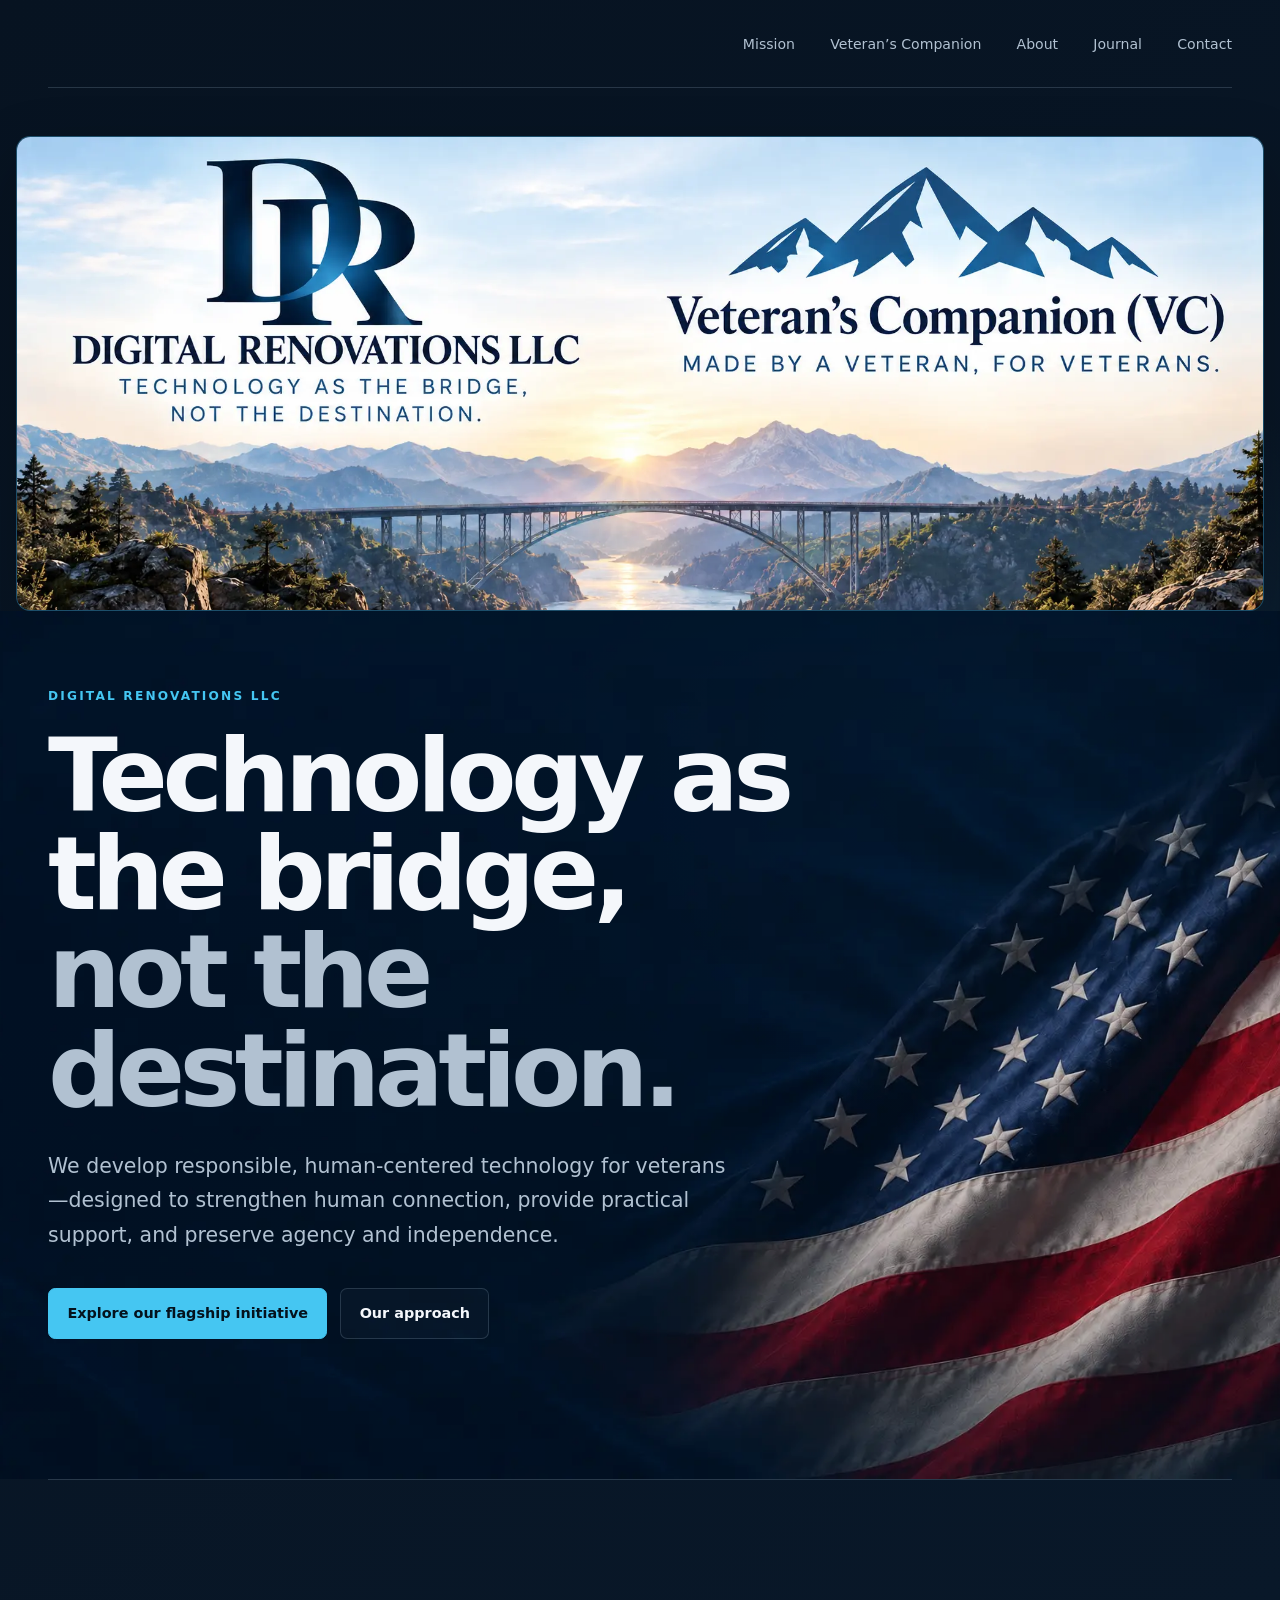
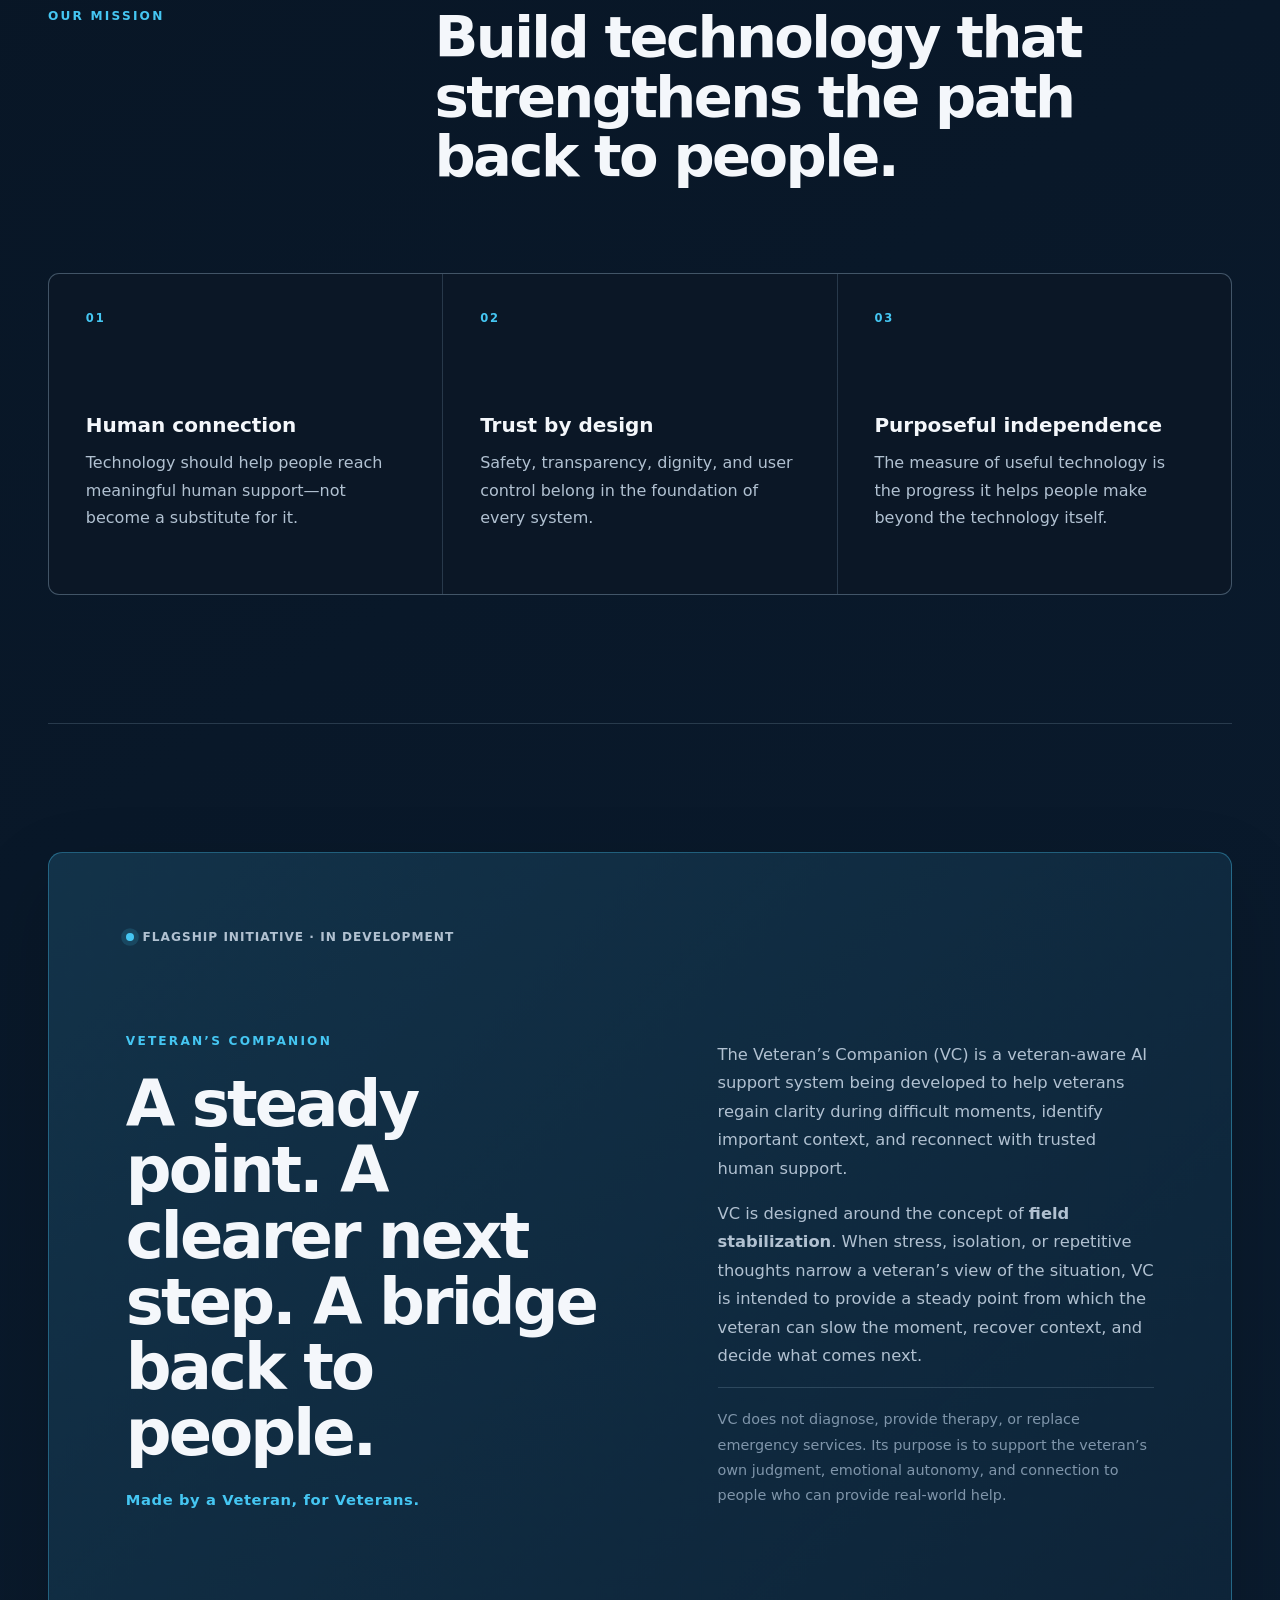
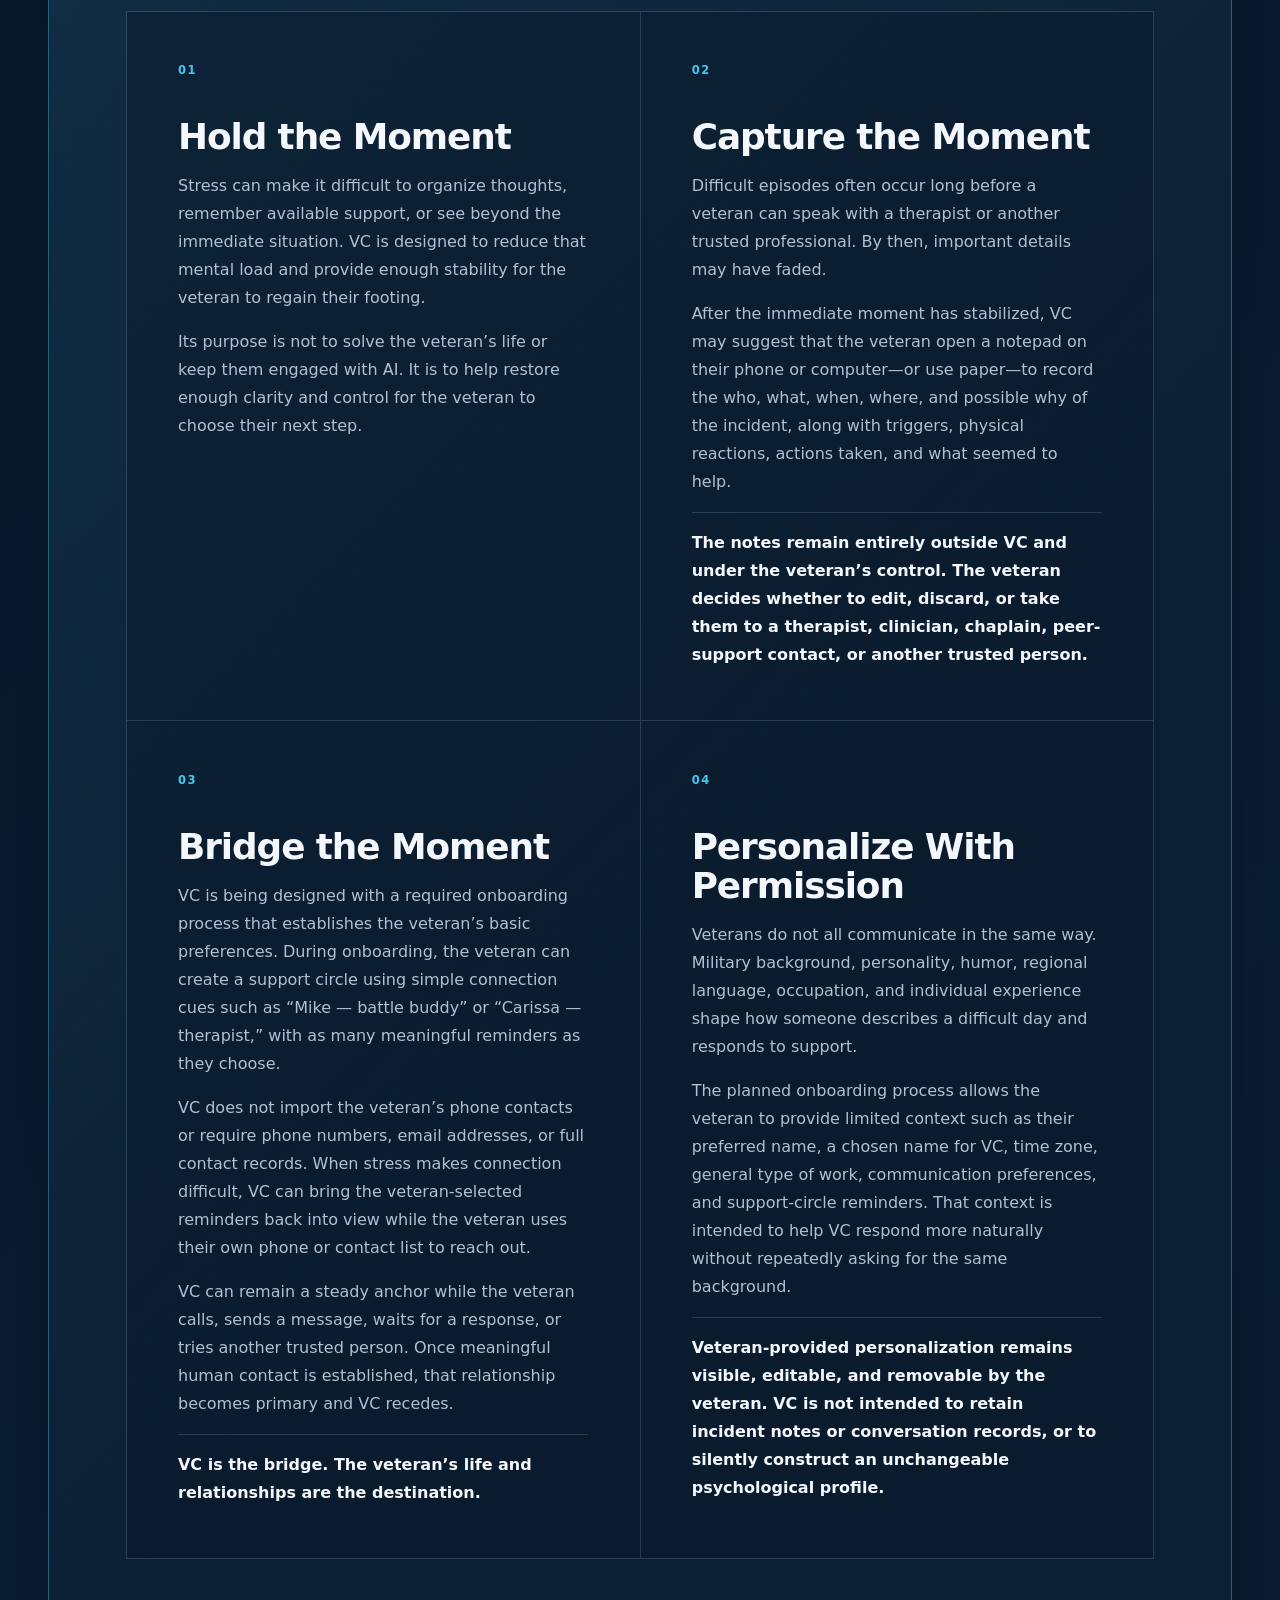
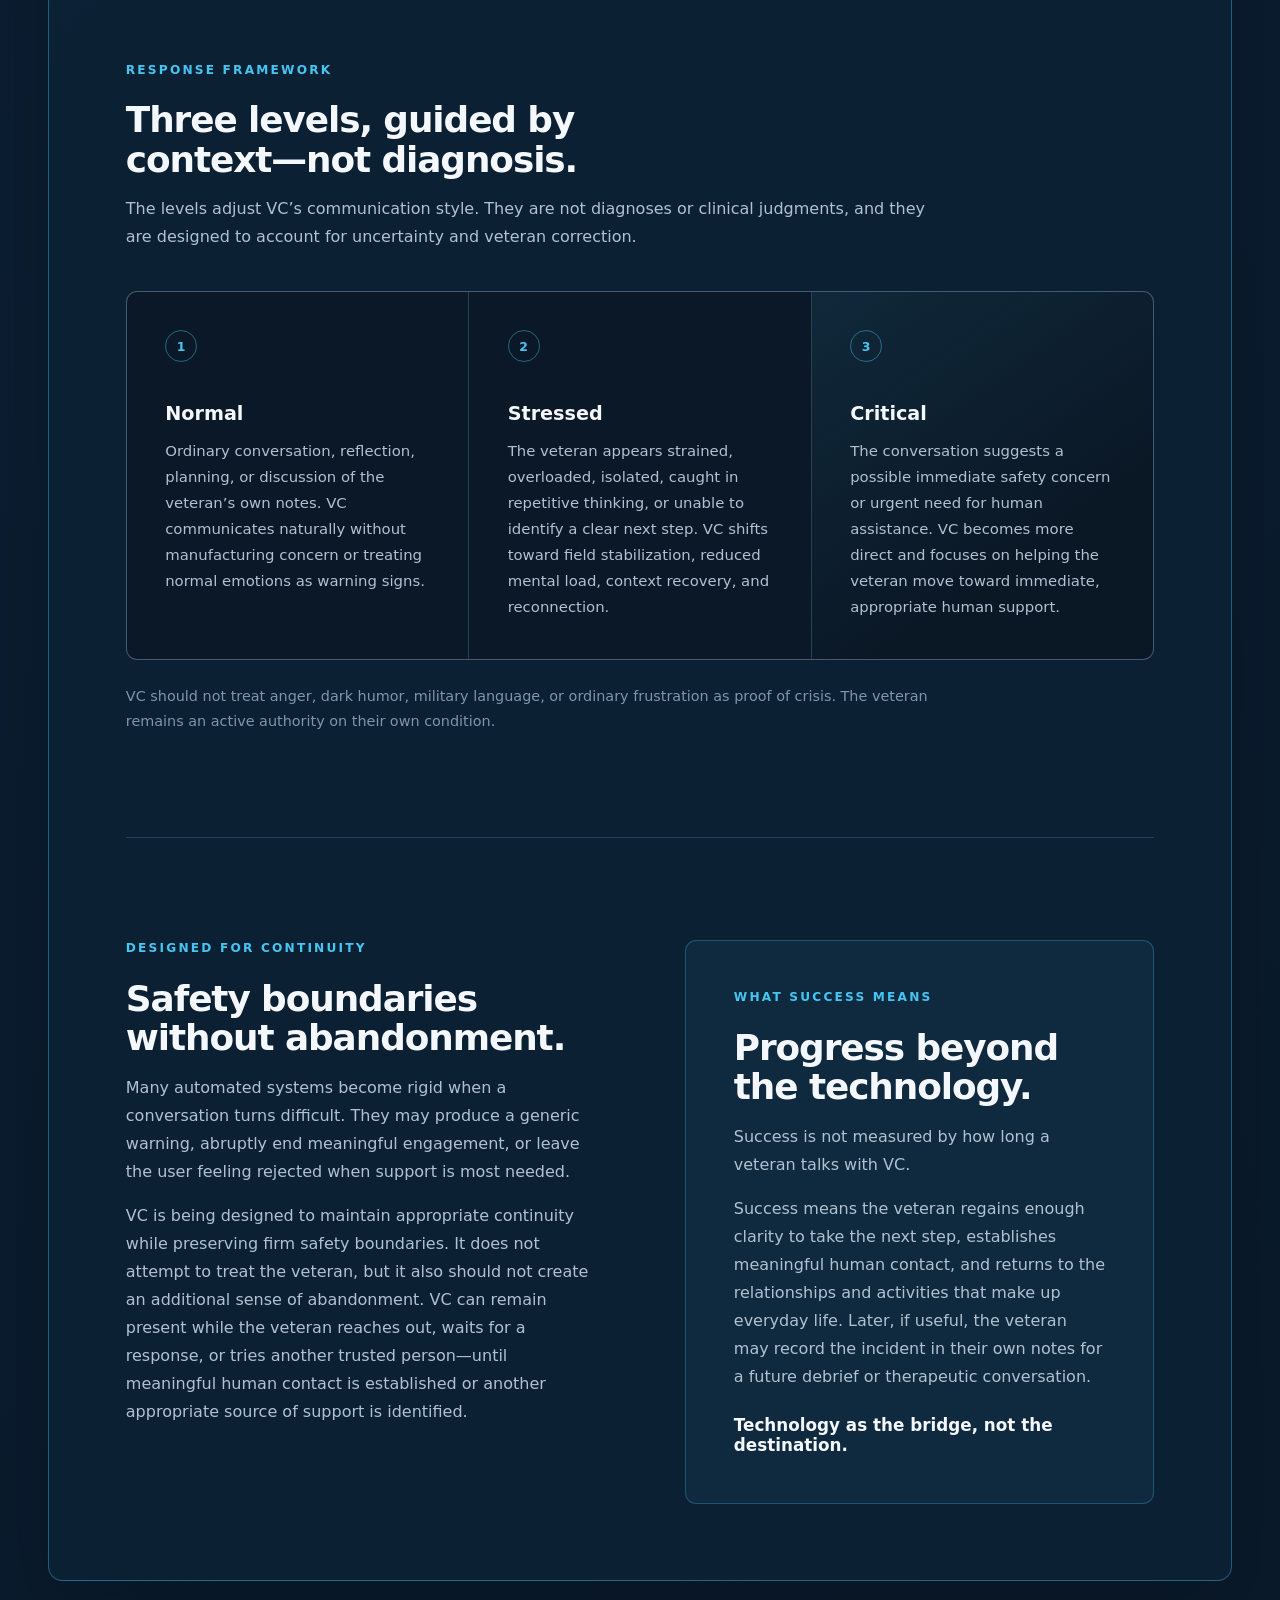
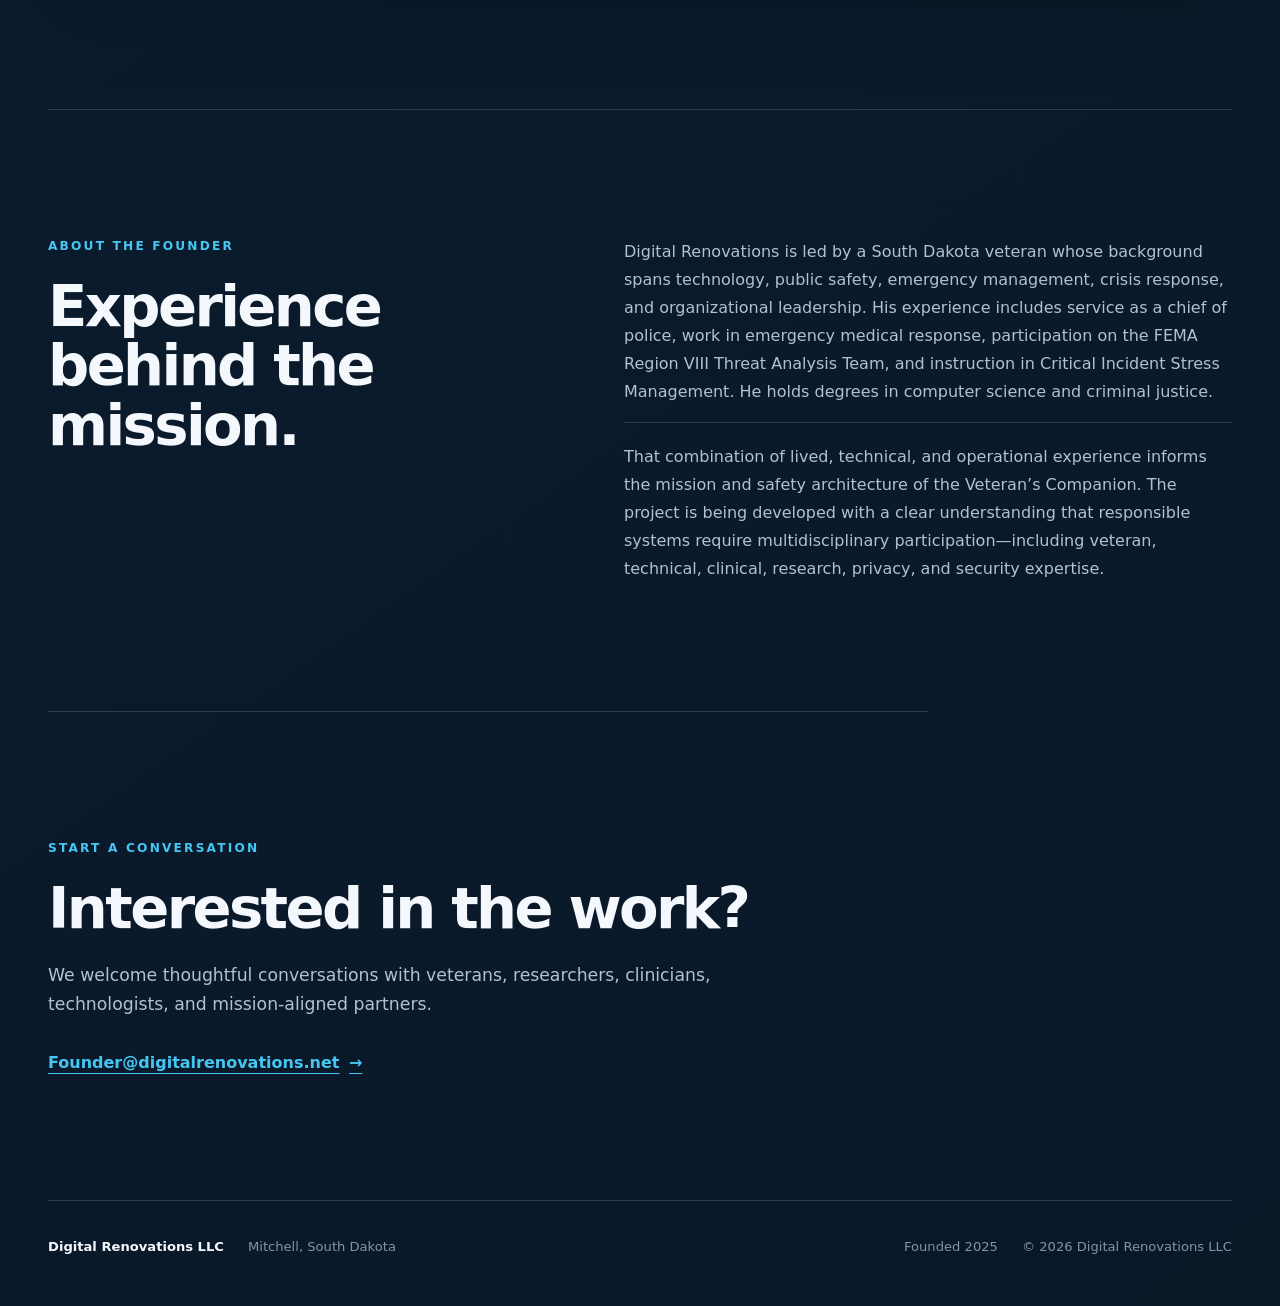
==== index.html @ a0dea36f "Add privacy-friendly analytics to index.html" ====
<!doctype html>
<html lang="en">
  <head>
    <meta charset="utf-8">
    <meta name="viewport" content="width=device-width, initial-scale=1">
    <meta name="theme-color" content="#081524">
    <meta
      name="description"
      content="Digital Renovations LLC develops responsible, human-centered technology. The Veteran’s Companion is our flagship initiative."
    >
    <meta property="og:title" content="Digital Renovations LLC">
    <meta
      property="og:description"
      content="Technology as the bridge, not the destination."
    >
    <meta property="og:type" content="website">
    <meta property="og:url" content="https://digitalrenovations.net/">
    <meta property="og:image" content="https://digitalrenovations.net/dr-logo-new.webp">
    <meta name="twitter:card" content="summary">
    <meta
      http-equiv="Content-Security-Policy"
      content="default-src 'self'; script-src 'self' https://gc.zgo.at; connect-src 'self' https://founder.goatcounter.com/count; style-src 'self'; img-src 'self' data:; object-src 'none'; base-uri 'self'; form-action 'none'; frame-ancestors 'none'; upgrade-insecure-requests"
    >
    <title>Digital Renovations LLC | Human-Centered Technology</title>
    <link rel="canonical" href="https://digitalrenovations.net/">
    <link rel="stylesheet" href="styles.css?v=14">
  </head>
  <body>
    <a class="skip-link" href="#main-content">Skip to content</a>

    <header class="site-header">
      <nav aria-label="Primary navigation">
        <a href="#mission">Mission</a>
        <a href="#veteran-companion">Veteran’s Companion</a>
        <a href="#about">About</a>
        <a href="journal/">Journal</a>
        <a href="#contact">Contact</a>
      </nav>
    </header>

    <main id="main-content">
      <section class="identity-banner" aria-label="Digital Renovations and the Veteran’s Companion">
        <img
          src="digital-renovations-banner.webp?v=2"
          alt="Digital Renovations LLC and the Veteran’s Companion. Technology as the bridge, not the destination. Made by a Veteran, for Veterans."
          width="2035"
          height="773"
        >
      </section>

      <section class="hero" id="top" aria-labelledby="hero-heading">
        <div class="hero-copy">
          <p class="eyebrow">Digital Renovations LLC</p>
          <h1 id="hero-heading">Technology as the bridge,<br><span>not the destination.</span></h1>
          <p class="hero-intro">
            We develop responsible, human-centered technology for veterans—designed to
            strengthen human connection, provide practical support, and preserve agency and
            independence.
          </p>
          <div class="hero-actions">
            <a class="button button-primary" href="#veteran-companion">Explore our flagship initiative</a>
            <a class="button button-secondary" href="#mission">Our approach</a>
          </div>
        </div>
      </section>

      <section class="mission section" id="mission" aria-labelledby="mission-heading">
        <div class="section-heading">
          <p class="eyebrow">Our mission</p>
          <h2 id="mission-heading">Build technology that strengthens the path back to people.</h2>
        </div>
        <div class="principles" aria-label="Our guiding principles">
          <article>
            <span class="principle-number">01</span>
            <h3>Human connection</h3>
            <p>Technology should help people reach meaningful human support—not become a substitute for it.</p>
          </article>
          <article>
            <span class="principle-number">02</span>
            <h3>Trust by design</h3>
            <p>Safety, transparency, dignity, and user control belong in the foundation of every system.</p>
          </article>
          <article>
            <span class="principle-number">03</span>
            <h3>Purposeful independence</h3>
            <p>The measure of useful technology is the progress it helps people make beyond the technology itself.</p>
          </article>
        </div>
      </section>

      <section class="flagship section" id="veteran-companion" aria-labelledby="vc-heading">
        <div class="flagship-card">
          <div class="flagship-label">
            <span class="status-dot" aria-hidden="true"></span>
            Flagship initiative · In development
          </div>

          <div class="vc-overview">
            <div>
              <p class="eyebrow">Veteran’s Companion</p>
              <h2 id="vc-heading">A steady point. A clearer next step. A bridge back to people.</h2>
              <p class="veteran-origin">Made by a Veteran, for Veterans.</p>
            </div>
            <div class="vc-lede">
              <p>
                The Veteran’s Companion (VC) is a veteran-aware AI support system being developed
                to help veterans regain clarity during difficult moments, identify important
                context, and reconnect with trusted human support.
              </p>
              <p>
                VC is designed around the concept of <strong>field stabilization</strong>. When
                stress, isolation, or repetitive thoughts narrow a veteran’s view of the situation,
                VC is intended to provide a steady point from which the veteran can slow the moment,
                recover context, and decide what comes next.
              </p>
              <p class="vc-boundary">
                VC does not diagnose, provide therapy, or replace emergency services. Its purpose
                is to support the veteran’s own judgment, emotional autonomy, and connection to
                people who can provide real-world help.
              </p>
            </div>
          </div>

          <div class="vc-pillars" aria-label="How the Veteran’s Companion is intended to help">
            <article class="vc-pillar">
              <p class="vc-step">01</p>
              <h3>Hold the Moment</h3>
              <p>
                Stress can make it difficult to organize thoughts, remember available support, or
                see beyond the immediate situation. VC is designed to reduce that mental load and
                provide enough stability for the veteran to regain their footing.
              </p>
              <p>
                Its purpose is not to solve the veteran’s life or keep them engaged with AI. It is
                to help restore enough clarity and control for the veteran to choose their next step.
              </p>
            </article>

            <article class="vc-pillar">
              <p class="vc-step">02</p>
              <h3>Capture the Moment</h3>
              <p>
                Difficult episodes often occur long before a veteran can speak with a therapist or
                another trusted professional. By then, important details may have faded.
              </p>
              <p>
                After the immediate moment has stabilized, VC may suggest that the veteran open a
                notepad on their phone or computer—or use paper—to record the who, what, when, where,
                and possible why of the incident, along with triggers, physical reactions, actions
                taken, and what seemed to help.
              </p>
              <p class="vc-emphasis">
                The notes remain entirely outside VC and under the veteran’s control. The veteran
                decides whether to edit, discard, or take them to a therapist, clinician, chaplain,
                peer-support contact, or another trusted person.
              </p>
            </article>

            <article class="vc-pillar">
              <p class="vc-step">03</p>
              <h3>Bridge the Moment</h3>
              <p>
                VC is being designed with a required onboarding process that establishes the
                veteran’s basic preferences. During onboarding, the veteran can create a support
                circle using simple connection cues such as “Mike — battle buddy” or “Carissa —
                therapist,” with as many meaningful reminders as they choose.
              </p>
              <p>
                VC does not import the veteran’s phone contacts or require phone numbers, email
                addresses, or full contact records. When stress makes connection difficult, VC can
                bring the veteran-selected reminders back into view while the veteran uses their own
                phone or contact list to reach out.
              </p>
              <p>
                VC can remain a steady anchor while the veteran calls, sends a message, waits for a
                response, or tries another trusted person. Once meaningful human contact is
                established, that relationship becomes primary and VC recedes.
              </p>
              <p class="vc-emphasis">VC is the bridge. The veteran’s life and relationships are the destination.</p>
            </article>

            <article class="vc-pillar">
              <p class="vc-step">04</p>
              <h3>Personalize With Permission</h3>
              <p>
                Veterans do not all communicate in the same way. Military background, personality,
                humor, regional language, occupation, and individual experience shape how someone
                describes a difficult day and responds to support.
              </p>
              <p>
                The planned onboarding process allows the veteran to provide limited context such as
                their preferred name, a chosen name for VC, time zone, general type of work,
                communication preferences, and support-circle reminders. That context is intended
                to help VC respond more naturally without repeatedly asking for the same background.
              </p>
              <p class="vc-emphasis">
                Veteran-provided personalization remains visible, editable, and removable by the
                veteran. VC is not intended to retain incident notes or conversation records, or to
                silently construct an unchangeable psychological profile.
              </p>
            </article>
          </div>

          <div class="vc-framework" aria-labelledby="framework-heading">
            <div class="vc-section-heading">
              <p class="eyebrow">Response framework</p>
              <h3 id="framework-heading">Three levels, guided by context—not diagnosis.</h3>
              <p>
                The levels adjust VC’s communication style. They are not diagnoses or clinical
                judgments, and they are designed to account for uncertainty and veteran correction.
              </p>
            </div>

            <div class="vc-levels">
              <article class="vc-level">
                <span class="vc-level-number">1</span>
                <h4>Normal</h4>
                <p>
                  Ordinary conversation, reflection, planning, or discussion of the veteran’s own
                  notes. VC communicates naturally without manufacturing concern or treating normal
                  emotions as warning signs.
                </p>
              </article>
              <article class="vc-level">
                <span class="vc-level-number">2</span>
                <h4>Stressed</h4>
                <p>
                  The veteran appears strained, overloaded, isolated, caught in repetitive thinking,
                  or unable to identify a clear next step. VC shifts toward field stabilization,
                  reduced mental load, context recovery, and reconnection.
                </p>
              </article>
              <article class="vc-level vc-level-critical">
                <span class="vc-level-number">3</span>
                <h4>Critical</h4>
                <p>
                  The conversation suggests a possible immediate safety concern or urgent need for
                  human assistance. VC becomes more direct and focuses on helping the veteran move
                  toward immediate, appropriate human support.
                </p>
              </article>
            </div>

            <p class="vc-framework-note">
              VC should not treat anger, dark humor, military language, or ordinary frustration as
              proof of crisis. The veteran remains an active authority on their own condition.
            </p>
          </div>

          <div class="vc-continuity">
            <article>
              <p class="eyebrow">Designed for continuity</p>
              <h3>Safety boundaries without abandonment.</h3>
              <p>
                Many automated systems become rigid when a conversation turns difficult. They may
                produce a generic warning, abruptly end meaningful engagement, or leave the user
                feeling rejected when support is most needed.
              </p>
              <p>
                VC is being designed to maintain appropriate continuity while preserving firm
                safety boundaries. It does not attempt to treat the veteran, but it also should not
                create an additional sense of abandonment. VC can remain present while the veteran
                reaches out, waits for a response, or tries another trusted person—until meaningful
                human contact is established or another appropriate source of support is identified.
              </p>
            </article>

            <article class="vc-success">
              <p class="eyebrow">What success means</p>
              <h3>Progress beyond the technology.</h3>
              <p>Success is not measured by how long a veteran talks with VC.</p>
              <p>
                Success means the veteran regains enough clarity to take the next step, establishes
                meaningful human contact, and returns to the relationships and activities that make
                up everyday life. Later, if useful, the veteran may record the incident in their own
                notes for a future debrief or therapeutic conversation.
              </p>
              <p class="vc-closing">Technology as the bridge, not the destination.</p>
            </article>
          </div>
        </div>
      </section>

      <section class="about section" id="about" aria-labelledby="about-heading">
        <div class="about-grid">
          <div>
            <p class="eyebrow">About the founder</p>
            <h2 id="about-heading">Experience behind the mission.</h2>
          </div>
          <div class="about-copy">
            <p>
              Digital Renovations is led by a South Dakota veteran whose background spans
              technology, public safety, emergency management, crisis response, and organizational
              leadership. His experience includes service as a chief of police, work in emergency
              medical response, participation on the FEMA Region VIII Threat Analysis Team, and
              instruction in Critical Incident Stress Management. He holds degrees in computer
              science and criminal justice.
            </p>
            <p>
              That combination of lived, technical, and operational experience informs the mission
              and safety architecture of the Veteran’s Companion. The project is being developed with a
              clear understanding that responsible systems require multidisciplinary
              participation—including veteran, technical, clinical, research, privacy, and
              security expertise.
            </p>
          </div>
        </div>
      </section>

      <section class="contact section" id="contact" aria-labelledby="contact-heading">
        <p class="eyebrow">Start a conversation</p>
        <h2 id="contact-heading">Interested in the work?</h2>
        <p>We welcome thoughtful conversations with veterans, researchers, clinicians, technologists, and mission-aligned partners.</p>
        <a class="text-link" href="mailto:Founder@digitalrenovations.net">Founder@digitalrenovations.net <span aria-hidden="true">→</span></a>
      </section>
    </main>

    <footer>
      <div>
        <strong>Digital Renovations LLC</strong>
        <span>Mitchell, South Dakota</span>
      </div>
      <div class="footer-meta">
        <span>Founded 2025</span>
        <span>© 2026 Digital Renovations LLC</span>
      </div>
    </footer>
    <script
      data-goatcounter="https://founder.goatcounter.com/count"
      async
      src="https://gc.zgo.at/count.js"
    ></script>
  </body>
</html>
---- styles.css ----
:root {
  color-scheme: dark;
  --ink: #071321;
  --ink-raised: #0c2034;
  --ink-soft: #102a42;
  --paper: #f4f7fb;
  --muted: #b1c1d1;
  --muted-dark: #7f95aa;
  --accent: #45c6f2;
  --accent-soft: rgba(69, 198, 242, 0.15);
  --line: rgba(180, 207, 230, 0.18);
  font-family: Inter, ui-sans-serif, system-ui, -apple-system, BlinkMacSystemFont,
    "Segoe UI", sans-serif;
  background: var(--ink);
  color: var(--paper);
  font-synthesis: none;
}

* {
  box-sizing: border-box;
}

html {
  scroll-behavior: smooth;
}

body {
  min-width: 20rem;
  min-height: 100vh;
  margin: 0;
  overflow-x: hidden;
  background:
    radial-gradient(circle at 78% 10%, rgba(69, 198, 242, 0.13), transparent 28rem),
    linear-gradient(145deg, #071321 0%, #0b1d31 58%, #091827 100%);
}

a {
  color: inherit;
}

.skip-link {
  position: fixed;
  z-index: 20;
  top: 0.75rem;
  left: 0.75rem;
  padding: 0.7rem 1rem;
  border-radius: 0.4rem;
  background: var(--paper);
  color: var(--ink);
  transform: translateY(-150%);
}

.skip-link:focus {
  transform: translateY(0);
}

.site-header,
main,
footer {
  width: min(100% - 3rem, 74rem);
  margin-inline: auto;
}

.site-header {
  display: flex;
  align-items: center;
  justify-content: flex-end;
  min-height: 5.5rem;
  border-bottom: 1px solid var(--line);
}

nav {
  display: flex;
  gap: clamp(1rem, 3vw, 2.2rem);
}

nav a {
  color: var(--muted);
  font-size: 0.88rem;
  text-decoration: none;
}

nav a:hover,
nav a:focus-visible {
  color: var(--paper);
}


.identity-banner {
  width: min(calc(100vw - 2rem), 96rem);
  margin: clamp(1.5rem, 4vw, 3rem) 0 0 50%;
  transform: translateX(-50%);
  overflow: hidden;
  border: 1px solid rgba(69, 198, 242, 0.28);
  border-radius: 0.9rem;
  background: var(--ink-raised);
  box-shadow: 0 1.5rem 4rem rgba(0, 0, 0, 0.22);
}

.identity-banner img {
  display: block;
  width: 100%;
  height: auto;
}

.hero {
  position: relative;
  display: grid;
  align-items: center;
  min-height: min(47rem, calc(100vh - 6.5rem));
  padding: clamp(4rem, 6vw, 5rem) 0 clamp(5rem, 11vw, 9rem);
  isolation: isolate;
}

.hero::before {
  content: "";
  position: absolute;
  z-index: -1;
  inset: 0 calc(50% - 50vw);
  background: url("hero-us-flag.webp") center bottom / cover no-repeat;
  opacity: 0.82;
  pointer-events: none;
}

.hero-copy {
  position: relative;
  z-index: 2;
  max-width: 58rem;
}

.eyebrow {
  margin: 0 0 1.35rem;
  color: var(--accent);
  font-size: 0.76rem;
  font-weight: 800;
  letter-spacing: 0.18em;
  line-height: 1.4;
  text-transform: uppercase;
}

h1,
h2,
h3,
p {
  margin-top: 0;
}

h1 {
  max-width: 14ch;
  margin-bottom: 1.8rem;
  font-size: clamp(3.1rem, 8vw, 7rem);
  font-weight: 650;
  letter-spacing: -0.055em;
  line-height: 0.96;
}

h1 span {
  color: var(--muted);
}

.hero-intro {
  max-width: 43rem;
  margin-bottom: 2.2rem;
  color: var(--muted);
  font-size: clamp(1.08rem, 2vw, 1.28rem);
  line-height: 1.7;
}

.hero-actions {
  display: flex;
  flex-wrap: wrap;
  gap: 0.8rem;
}

.button {
  display: inline-flex;
  align-items: center;
  min-height: 3.15rem;
  padding: 0.7rem 1.15rem;
  border: 1px solid var(--line);
  border-radius: 0.45rem;
  font-size: 0.9rem;
  font-weight: 700;
  text-decoration: none;
}

.button-primary {
  border-color: var(--accent);
  background: var(--accent);
  color: #04121d;
}

.button-secondary {
  background: rgba(255, 255, 255, 0.025);
}

.button:hover,
.button:focus-visible {
  transform: translateY(-1px);
  box-shadow: 0 0.65rem 1.5rem rgba(0, 0, 0, 0.22);
}

.section {
  padding: clamp(5rem, 10vw, 8.5rem) 0;
  border-top: 1px solid var(--line);
}

.section-heading {
  display: grid;
  grid-template-columns: 1fr 2.25fr;
  gap: 2rem;
  margin-bottom: 4rem;
}

h2 {
  max-width: 20ch;
  margin-bottom: 1.4rem;
  font-size: clamp(2.1rem, 4.5vw, 4.25rem);
  font-weight: 600;
  letter-spacing: -0.045em;
  line-height: 1.03;
}

.principles {
  display: grid;
  grid-template-columns: repeat(3, 1fr);
  gap: 1px;
  overflow: hidden;
  border: 1px solid var(--line);
  border-radius: 0.7rem;
  background: var(--line);
}

.principles article {
  min-height: 20rem;
  padding: clamp(1.5rem, 3vw, 2.3rem);
  background: rgba(7, 19, 33, 0.88);
}

.principle-number {
  display: block;
  margin-bottom: 5.5rem;
  color: var(--accent);
  font-size: 0.72rem;
  font-weight: 800;
  letter-spacing: 0.16em;
}

h3 {
  margin-bottom: 0.8rem;
  font-size: 1.25rem;
}

.principles p,
.flagship-copy p,
.contact > p:not(.eyebrow) {
  color: var(--muted);
  line-height: 1.7;
}

.flagship-card {
  position: relative;
  overflow: hidden;
  padding: clamp(2rem, 6vw, 4.8rem);
  border: 1px solid rgba(69, 198, 242, 0.38);
  border-radius: 0.9rem;
  background:
    linear-gradient(135deg, rgba(69, 198, 242, 0.11), transparent 48%),
    var(--ink-raised);
  box-shadow: 0 2rem 5rem rgba(0, 0, 0, 0.18);
}

.flagship-label {
  display: flex;
  align-items: center;
  gap: 0.55rem;
  margin-bottom: clamp(3.5rem, 7vw, 6rem);
  color: var(--muted);
  font-size: 0.76rem;
  font-weight: 700;
  letter-spacing: 0.08em;
  text-transform: uppercase;
}

.status-dot {
  width: 0.5rem;
  height: 0.5rem;
  border-radius: 50%;
  background: var(--accent);
  box-shadow: 0 0 0 0.3rem var(--accent-soft);
}

.vc-overview {
  display: grid;
  grid-template-columns: 1.15fr 1fr;
  gap: clamp(2.5rem, 7vw, 6rem);
  align-items: end;
}

.vc-overview h2 {
  max-width: 14ch;
  margin-bottom: 0;
  font-size: clamp(2.45rem, 5vw, 4.6rem);
}

.veteran-origin {
  margin: 1.5rem 0 0;
  color: var(--accent);
  font-size: 0.92rem;
  font-weight: 800;
  letter-spacing: 0.04em;
}

.vc-lede {
  color: var(--muted);
  font-size: 1.02rem;
  line-height: 1.75;
}

.vc-lede p:last-child {
  margin-bottom: 0;
}

.vc-boundary {
  padding-top: 1.2rem;
  border-top: 1px solid var(--line);
  color: var(--muted-dark);
  font-size: 0.9rem;
}

.vc-pillars {
  display: grid;
  grid-template-columns: repeat(2, minmax(0, 1fr));
  margin-top: clamp(4rem, 8vw, 7rem);
  border-top: 1px solid var(--line);
  border-left: 1px solid var(--line);
}

.vc-pillar {
  padding: clamp(2rem, 4vw, 3.25rem);
  border-right: 1px solid var(--line);
  border-bottom: 1px solid var(--line);
  background: rgba(7, 19, 33, 0.34);
}

.vc-step {
  margin-bottom: 2.5rem;
  color: var(--accent);
  font-size: 0.72rem;
  font-weight: 800;
  letter-spacing: 0.14em;
}

.vc-pillar h3,
.vc-section-heading h3,
.vc-continuity h3 {
  margin-bottom: 1rem;
  font-size: clamp(1.55rem, 2.8vw, 2.35rem);
  letter-spacing: -0.03em;
  line-height: 1.1;
}

.vc-pillar > p:not(.vc-step),
.vc-section-heading > p:not(.eyebrow),
.vc-level p,
.vc-framework-note,
.vc-continuity article > p:not(.eyebrow):not(.vc-closing) {
  color: var(--muted);
  line-height: 1.75;
}

.vc-pillar p:last-child {
  margin-bottom: 0;
}

.vc-emphasis {
  padding-top: 1rem;
  border-top: 1px solid var(--line);
  color: var(--paper) !important;
  font-weight: 650;
}

.vc-framework {
  padding: clamp(4rem, 8vw, 7rem) 0;
  border-bottom: 1px solid var(--line);
}

.vc-section-heading {
  max-width: 50rem;
  margin-bottom: 2.5rem;
}

.vc-section-heading h3 {
  max-width: 22ch;
}

.vc-levels {
  display: grid;
  grid-template-columns: repeat(3, minmax(0, 1fr));
  gap: 1px;
  overflow: hidden;
  border: 1px solid var(--line);
  border-radius: 0.7rem;
  background: var(--line);
}

.vc-level {
  padding: clamp(1.7rem, 3vw, 2.4rem);
  background: rgba(7, 19, 33, 0.88);
}

.vc-level-critical {
  background:
    linear-gradient(145deg, rgba(69, 198, 242, 0.1), transparent 70%),
    rgba(7, 19, 33, 0.9);
}

.vc-level-number {
  display: inline-grid;
  place-items: center;
  width: 2rem;
  height: 2rem;
  margin-bottom: 2.5rem;
  border: 1px solid rgba(69, 198, 242, 0.45);
  border-radius: 50%;
  color: var(--accent);
  font-size: 0.78rem;
  font-weight: 800;
}

.vc-level h4 {
  margin: 0 0 0.8rem;
  font-size: 1.2rem;
}

.vc-level p {
  margin-bottom: 0;
  font-size: 0.93rem;
}

.vc-framework-note {
  max-width: 52rem;
  margin: 1.5rem 0 0;
  color: var(--muted-dark);
  font-size: 0.9rem;
}

.vc-continuity {
  display: grid;
  grid-template-columns: repeat(2, minmax(0, 1fr));
  gap: clamp(2.5rem, 7vw, 6rem);
  padding-top: clamp(4rem, 8vw, 7rem);
}

.vc-continuity article > p:last-child {
  margin-bottom: 0;
}

.vc-success {
  padding: clamp(2rem, 4vw, 3rem);
  border: 1px solid rgba(69, 198, 242, 0.28);
  border-radius: 0.7rem;
  background: rgba(69, 198, 242, 0.06);
}

.vc-closing {
  margin: 1.5rem 0 0;
  color: var(--paper);
  font-size: 1.05rem;
  font-weight: 800;
}

.about-grid {
  display: grid;
  grid-template-columns: 1fr 1.25fr;
  gap: clamp(2rem, 7vw, 6rem);
}

.about-grid h2 {
  margin-bottom: 0;
}

.about-copy {
  align-self: end;
}

.about-copy p {
  color: var(--muted);
  line-height: 1.75;
}

.about-copy p:last-child {
  margin-bottom: 0;
  padding-top: 1.25rem;
  border-top: 1px solid var(--line);
}

.contact {
  max-width: 55rem;
  margin-left: 0;
}

.contact > p:not(.eyebrow) {
  max-width: 45rem;
  font-size: 1.08rem;
}

.text-link {
  display: inline-flex;
  gap: 0.6rem;
  margin-top: 1rem;
  color: var(--accent);
  font-weight: 750;
  text-underline-offset: 0.3rem;
}

footer {
  display: flex;
  justify-content: space-between;
  gap: 2rem;
  padding: 2.2rem 0 3rem;
  border-top: 1px solid var(--line);
  color: var(--muted-dark);
  font-size: 0.82rem;
  line-height: 1.7;
}

footer div,
.footer-meta {
  display: flex;
  flex-wrap: wrap;
  gap: 0.4rem 1.5rem;
}

footer strong {
  color: var(--paper);
}

@media (max-width: 48rem) {
  .site-header,
  main,
  footer {
    width: min(100% - 2rem, 74rem);
  }

  .site-header {
    min-height: 4.75rem;
  }

  nav a:nth-child(1),
  nav a:nth-child(2) {
    display: none;
  }

  .identity-banner {
    width: calc(100vw - 1rem);
    border-radius: 0.5rem;
  }

  .hero {
    min-height: auto;
  }

  .hero::before {
    background-position: 68% bottom;
    opacity: 0.58;
  }

  .section-heading,
  .vc-overview,
  .vc-continuity,
  .about-grid {
    grid-template-columns: 1fr;
  }

  .principles,
  .vc-pillars,
  .vc-levels {
    grid-template-columns: 1fr;
  }

  .vc-pillars {
    border-top: 1px solid var(--line);
  }

  .vc-pillar {
    padding-inline: 1.4rem;
  }

  .principles article {
    min-height: auto;
  }

  .principle-number {
    margin-bottom: 3rem;
  }

  footer {
    flex-direction: column;
  }
}

@media (prefers-reduced-motion: reduce) {
  html {
    scroll-behavior: auto;
  }

  *,
  *::before,
  *::after {
    transition: none !important;
  }
}

/* Journal */
.journal-main {
  min-height: calc(100vh - 12rem);
}

.journal-intro {
  padding: clamp(5rem, 10vw, 8rem) 0 clamp(4rem, 8vw, 6rem);
}

.journal-intro h1 {
  max-width: 12ch;
  margin-bottom: 1.8rem;
}

.journal-lede {
  max-width: 46rem;
  margin-bottom: 0;
  color: var(--muted);
  font-size: clamp(1.08rem, 2vw, 1.28rem);
  line-height: 1.75;
}

.journal-placeholder {
  margin-bottom: clamp(5rem, 10vw, 8rem);
  padding: clamp(2rem, 5vw, 3.5rem);
  border: 1px solid rgba(69, 198, 242, 0.32);
  border-radius: 0.9rem;
  background:
    linear-gradient(135deg, rgba(69, 198, 242, 0.09), transparent 52%),
    var(--ink-raised);
}

.journal-placeholder h2 {
  margin-bottom: 1rem;
  font-size: clamp(1.8rem, 3vw, 2.7rem);
}

.journal-placeholder p {
  max-width: 44rem;
  margin-bottom: 0;
  color: var(--muted);
  line-height: 1.75;
}

nav a[aria-current="page"] {
  color: var(--paper);
}

.journal-entries {
  margin-bottom: clamp(5rem, 10vw, 8rem);
  border-top: 1px solid var(--line);
}

.journal-entries-heading {
  padding: clamp(3rem, 6vw, 4.5rem) 0;
}

.journal-entries-heading h2 {
  margin-bottom: 1rem;
}

.journal-entries-heading > p:not(.eyebrow) {
  max-width: 46rem;
  margin-bottom: 0;
  color: var(--muted);
  line-height: 1.75;
}

.journal-entry {
  display: grid;
  grid-template-columns: minmax(10rem, 0.7fr) 2fr;
  gap: clamp(2rem, 6vw, 5rem);
  padding: clamp(2.5rem, 5vw, 4rem) 0;
  border-top: 1px solid var(--line);
}

.journal-entry-meta {
  display: flex;
  flex-direction: column;
  gap: 0.55rem;
}

.journal-entry-meta time {
  color: var(--paper);
  font-weight: 750;
}

.journal-entry-meta span {
  color: var(--accent);
  font-size: 0.72rem;
  font-weight: 800;
  letter-spacing: 0.13em;
  text-transform: uppercase;
}

.journal-entry h3 {
  margin-bottom: 1rem;
  font-size: clamp(1.45rem, 2.4vw, 2.15rem);
  letter-spacing: -0.025em;
}

.journal-entry p {
  max-width: 48rem;
  color: var(--muted);
  line-height: 1.75;
}

.journal-entry .journal-significance {
  margin-bottom: 0;
  color: var(--muted-dark);
}

@media (max-width: 48rem) {
  .journal-entry {
    grid-template-columns: 1fr;
    gap: 1.4rem;
  }
}
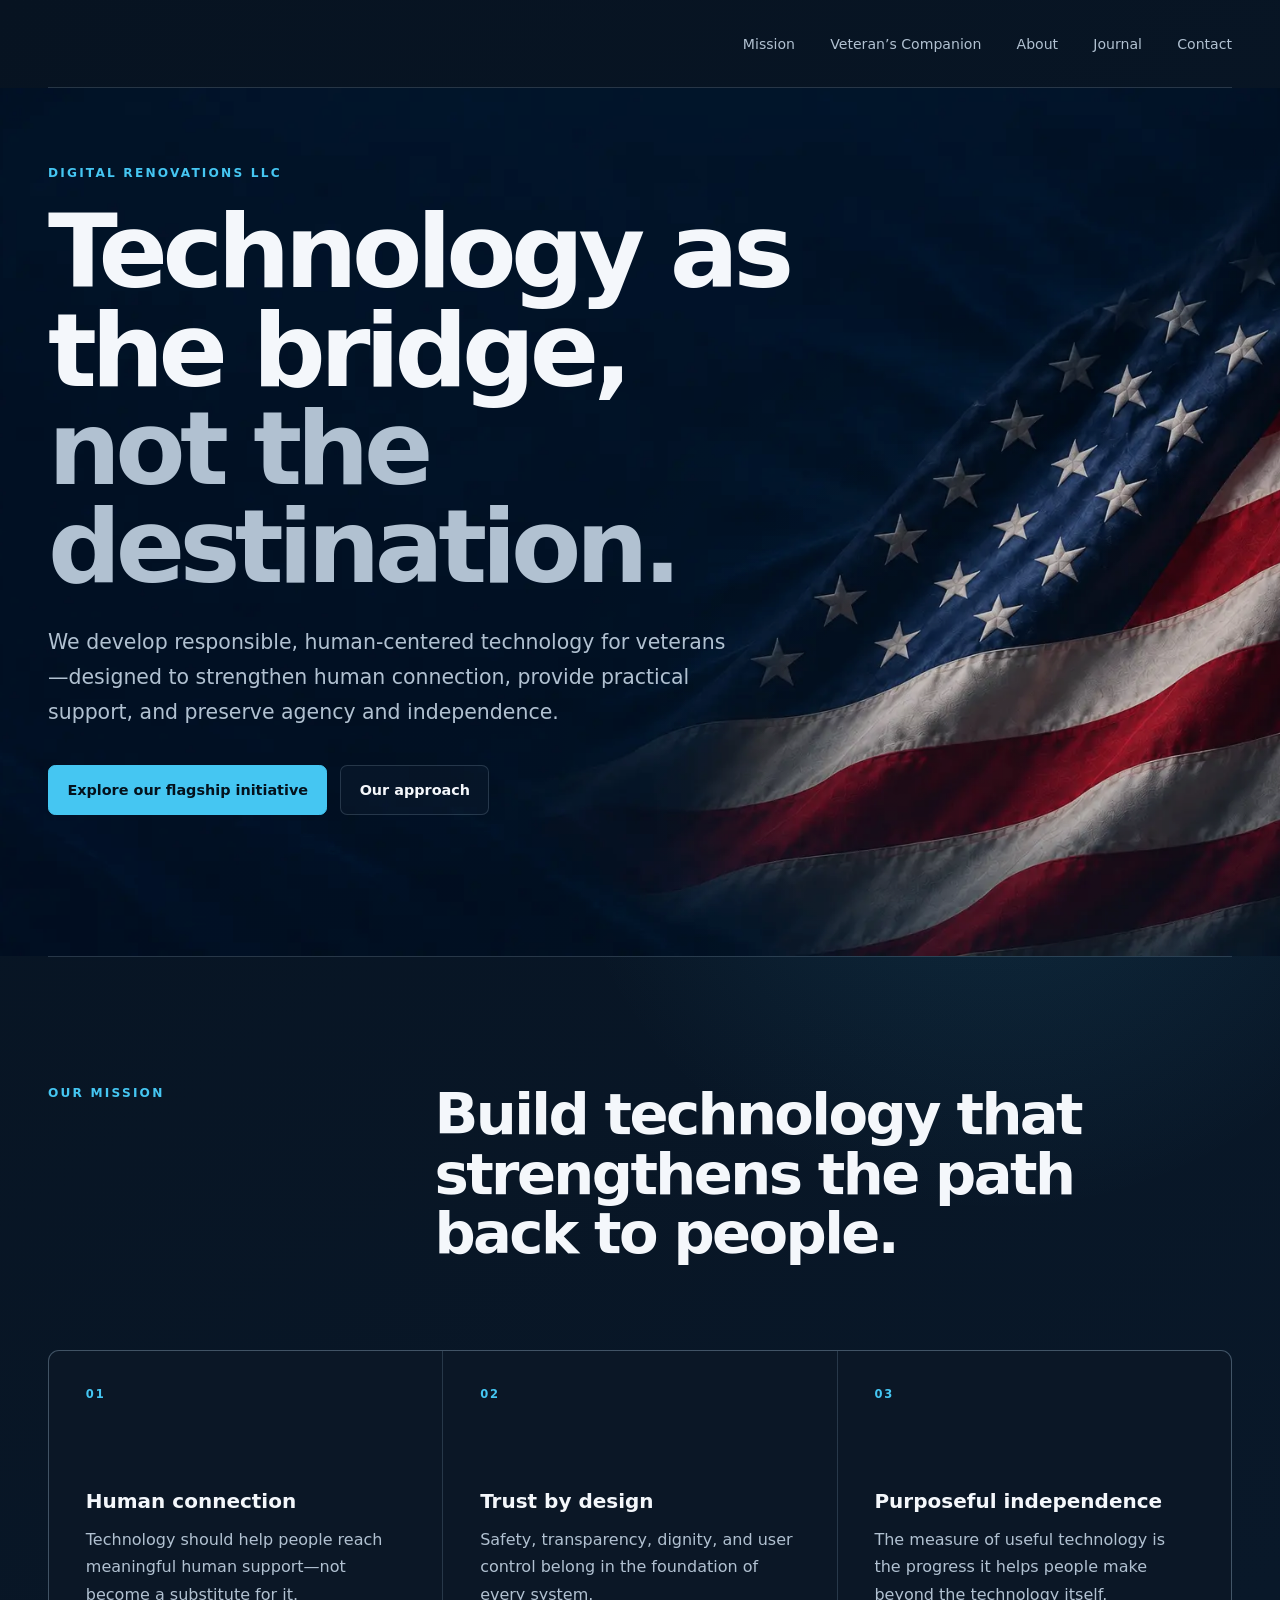
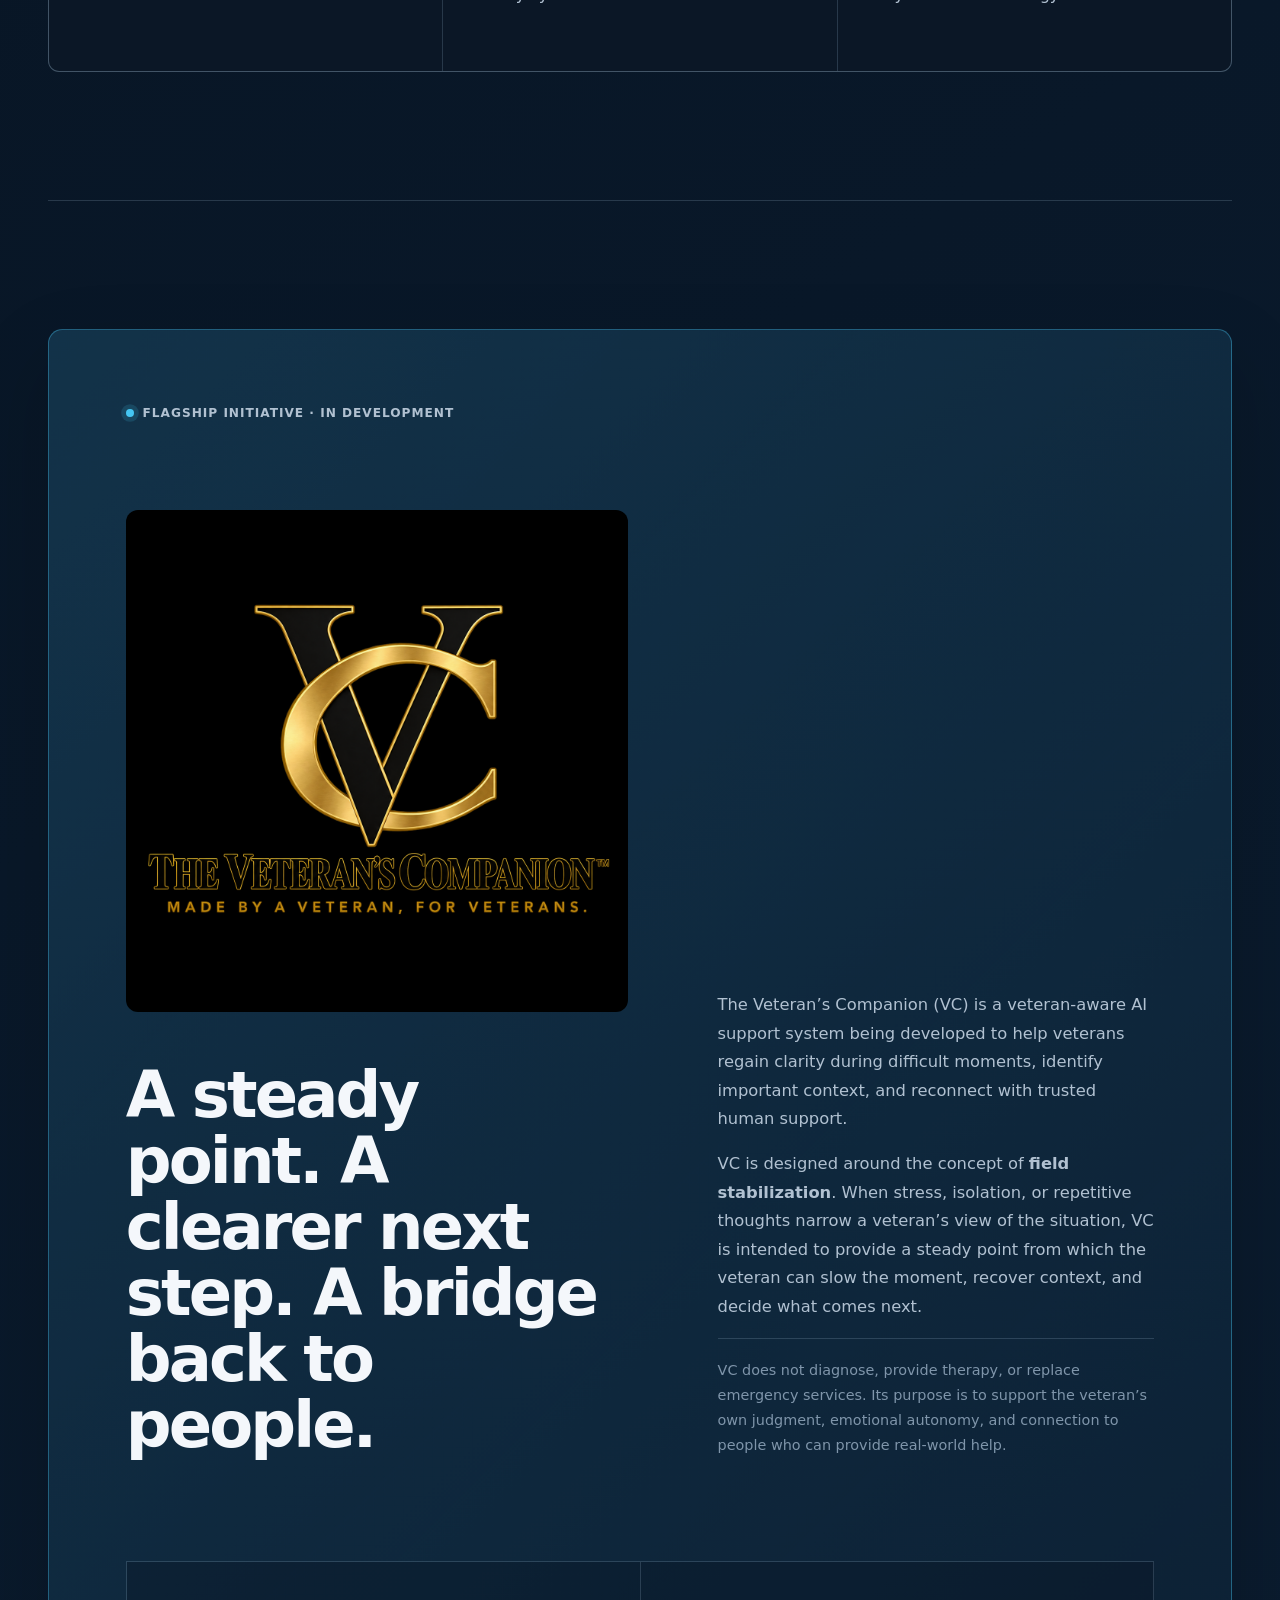
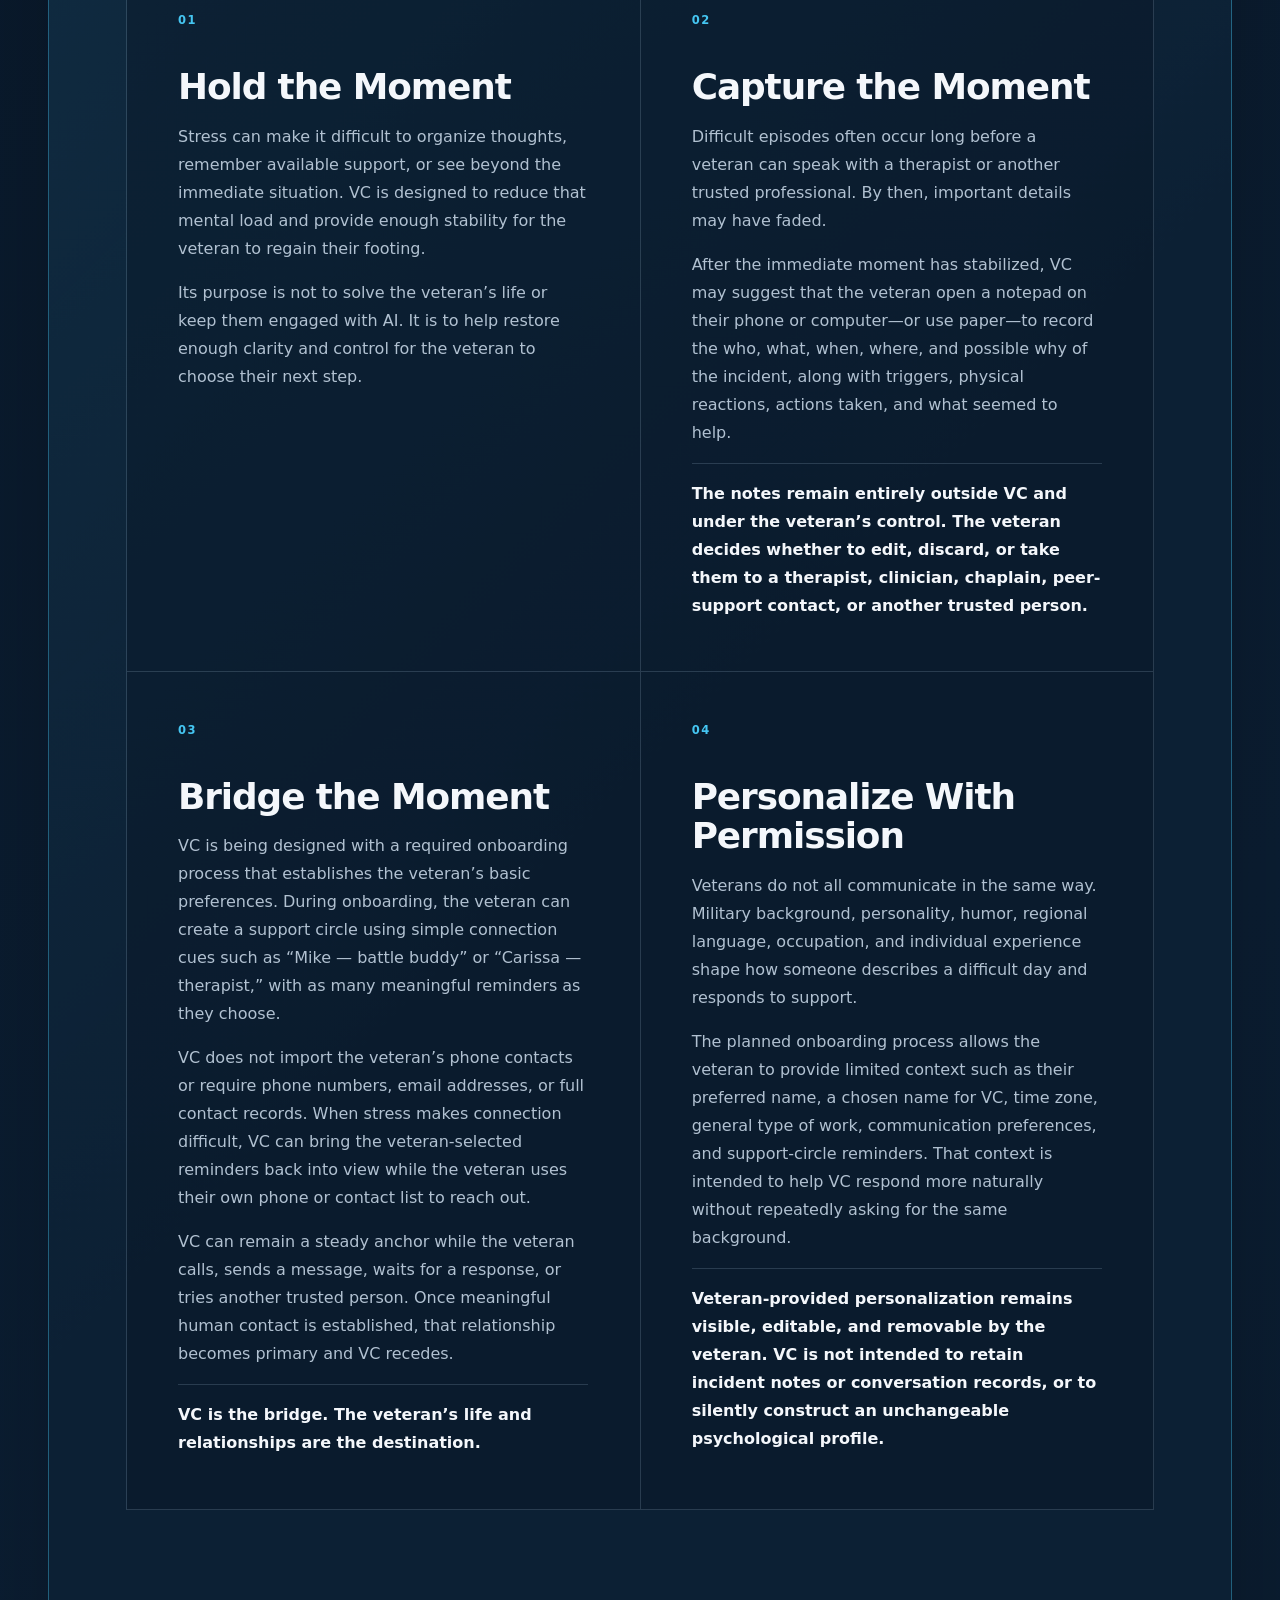
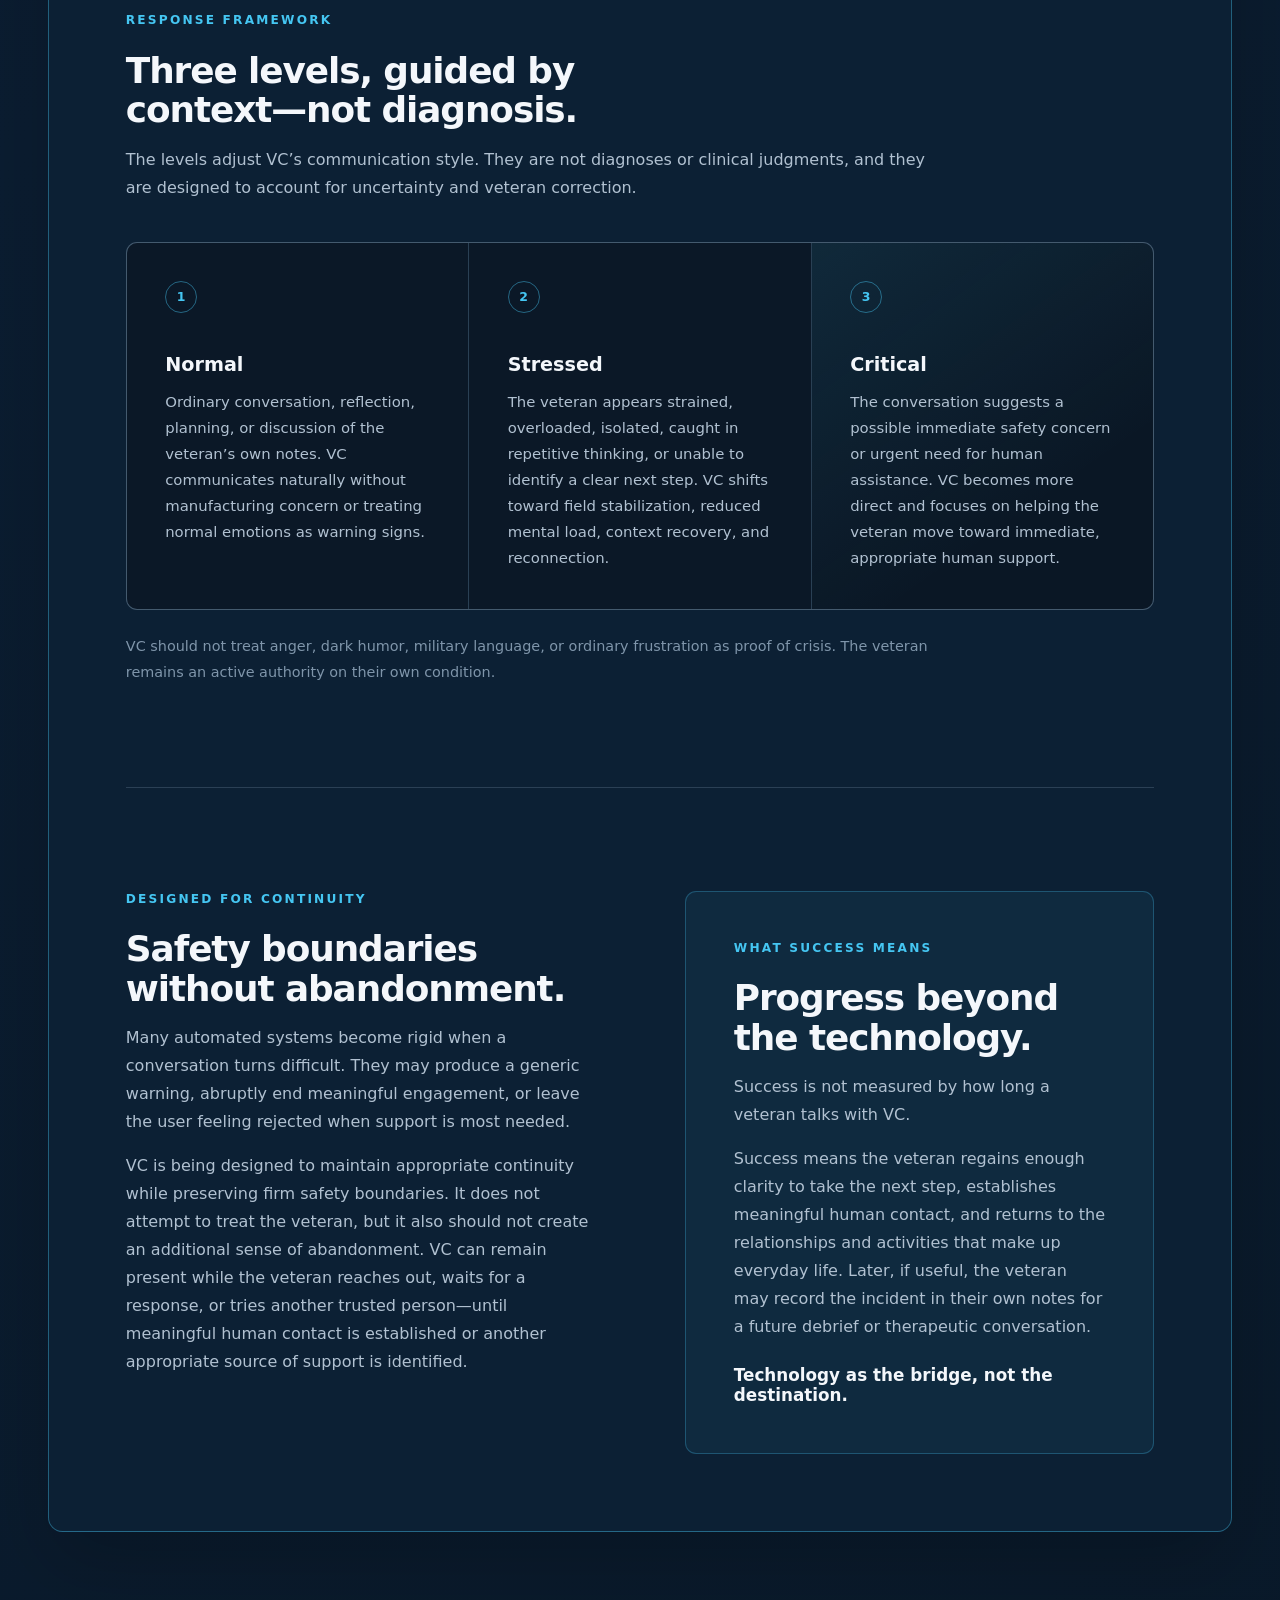
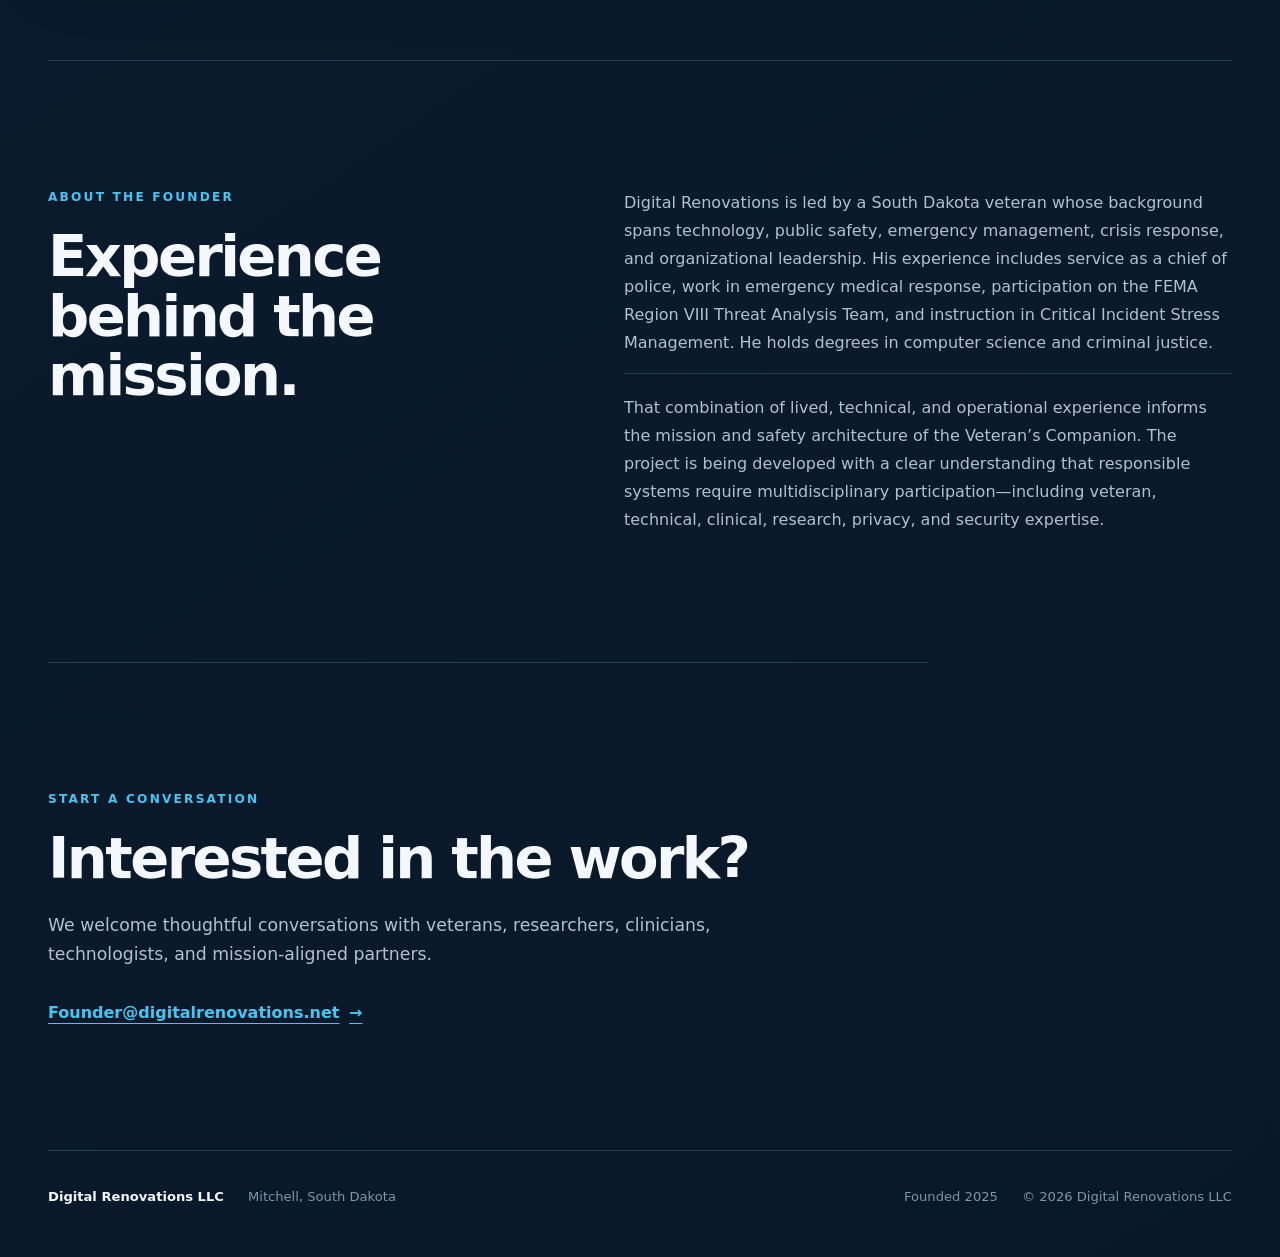
==== commit 0f716719: "Replace Veteran’s Companion mountain mark with VC identity" ====
--- a/index.html
+++ b/index.html
@@ -23,7 +23,7 @@
     >
     <title>Digital Renovations LLC | Human-Centered Technology</title>
     <link rel="canonical" href="https://digitalrenovations.net/">
-    <link rel="stylesheet" href="styles.css?v=14">
+    <link rel="stylesheet" href="styles.css?v=15">
   </head>
   <body>
     <a class="skip-link" href="#main-content">Skip to content</a>
@@ -39,14 +39,6 @@
     </header>
 
     <main id="main-content">
-      <section class="identity-banner" aria-label="Digital Renovations and the Veteran’s Companion">
-        <img
-          src="digital-renovations-banner.webp?v=2"
-          alt="Digital Renovations LLC and the Veteran’s Companion. Technology as the bridge, not the destination. Made by a Veteran, for Veterans."
-          width="2035"
-          height="773"
-        >
-      </section>
 
       <section class="hero" id="top" aria-labelledby="hero-heading">
         <div class="hero-copy">
@@ -97,9 +89,15 @@
 
           <div class="vc-overview">
             <div>
-              <p class="eyebrow">Veteran’s Companion</p>
+              <div class="vc-brand">
+                <img
+                  src="veterans-companion-logo.png?v=1"
+                  alt="The Veteran’s Companion™. Made by a Veteran, for Veterans."
+                  width="1254"
+                  height="1254"
+                >
+              </div>
               <h2 id="vc-heading">A steady point. A clearer next step. A bridge back to people.</h2>
-              <p class="veteran-origin">Made by a Veteran, for Veterans.</p>
             </div>
             <div class="vc-lede">
               <p>
--- a/styles.css
+++ b/styles.css
@@ -730,3 +730,26 @@
     gap: 1.4rem;
   }
 }
+
+
+/* Veteran’s Companion product identity */
+.vc-brand {
+  max-width: 34rem;
+  margin: 0 0 clamp(2rem, 4vw, 3.25rem);
+  padding: clamp(0.35rem, 1vw, 0.75rem);
+  border-radius: 0.75rem;
+  background: #000;
+}
+
+.vc-brand img {
+  display: block;
+  width: 100%;
+  height: auto;
+}
+
+@media (max-width: 48rem) {
+  .vc-brand {
+    width: min(100%, 28rem);
+    margin-inline: auto;
+  }
+}
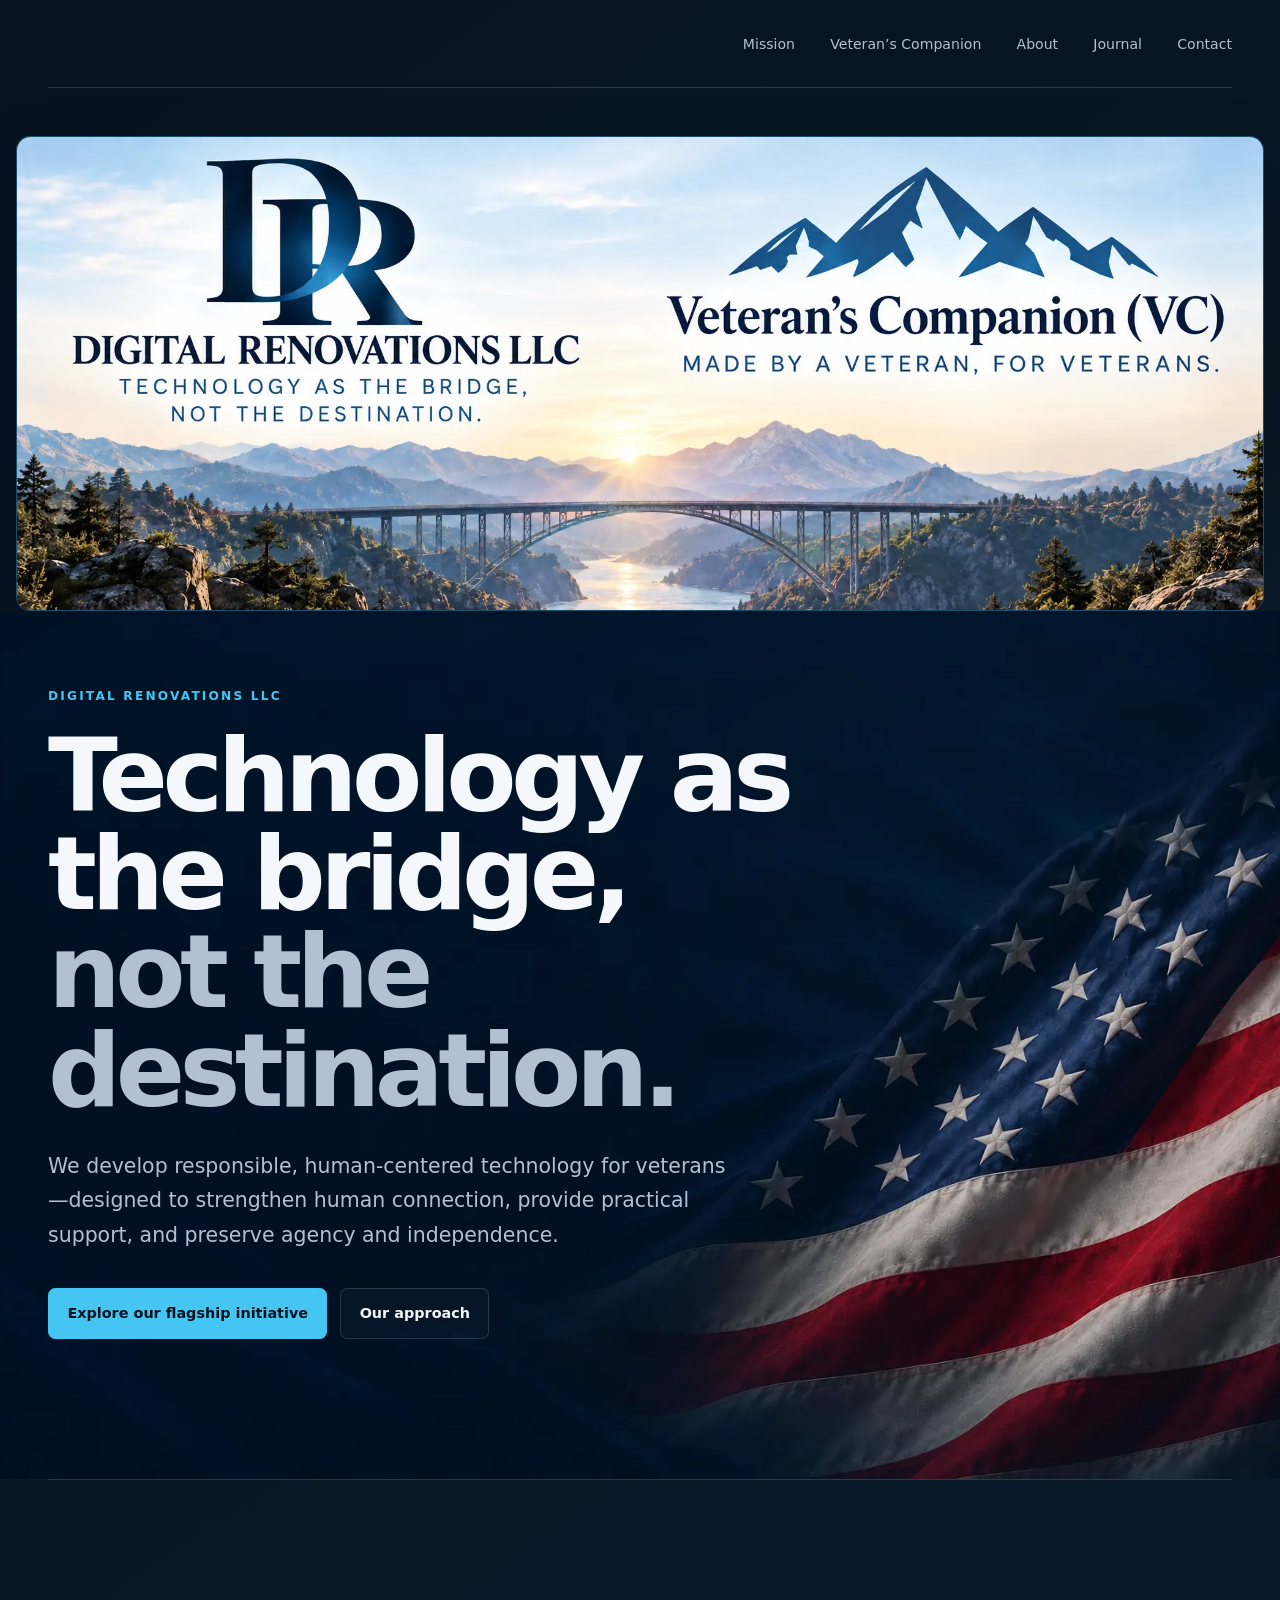
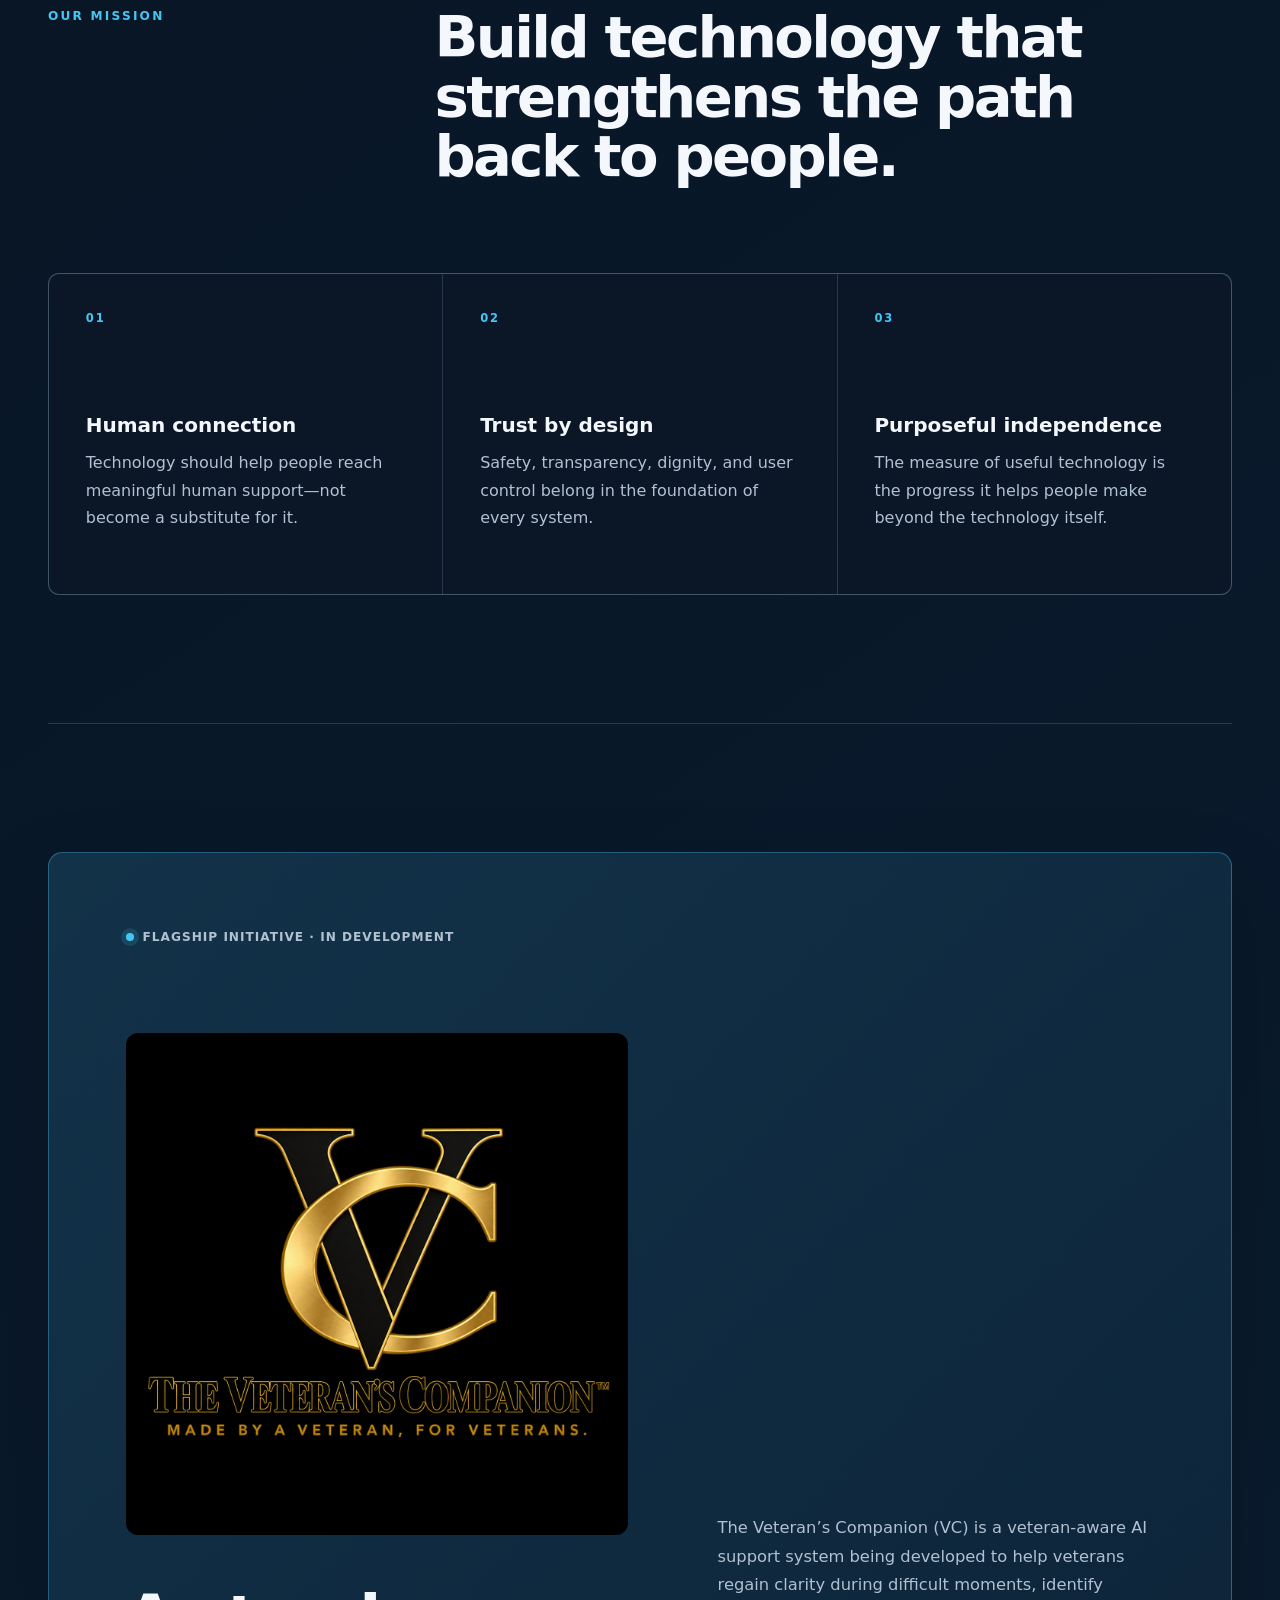
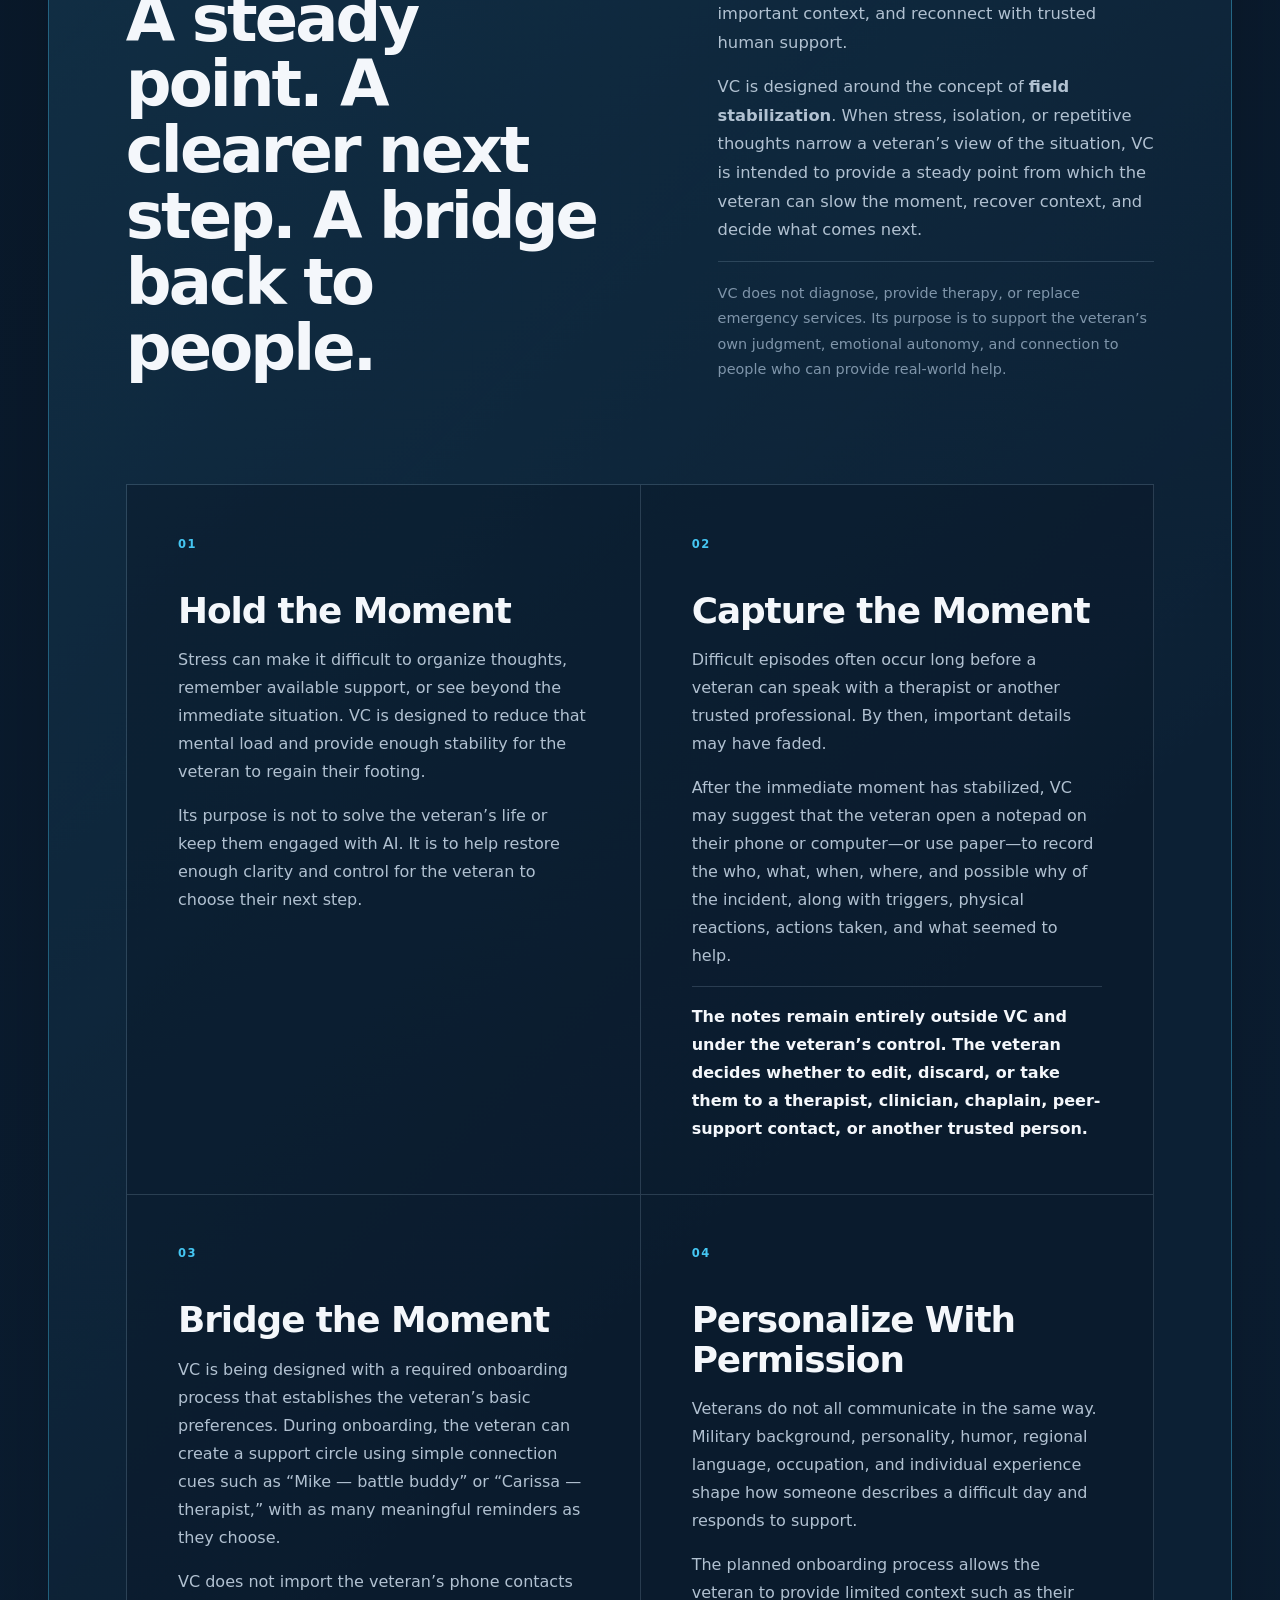
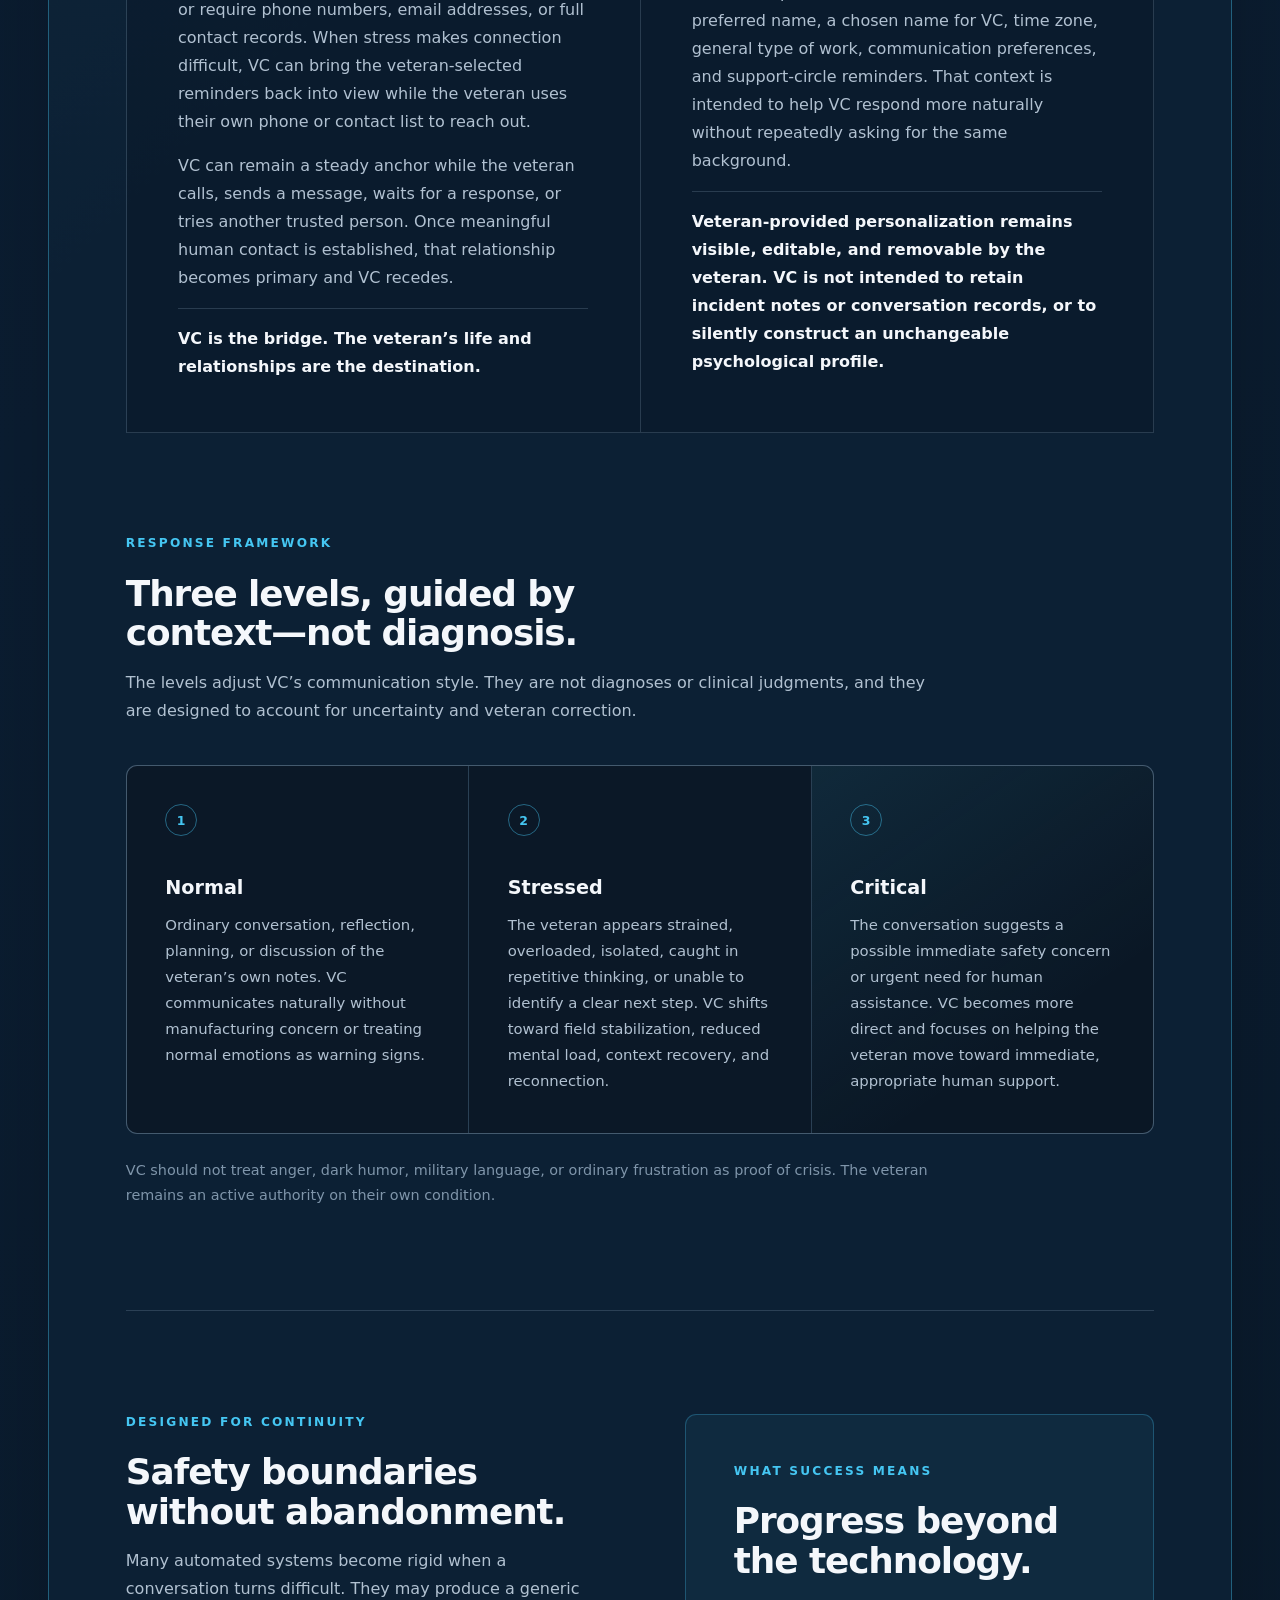
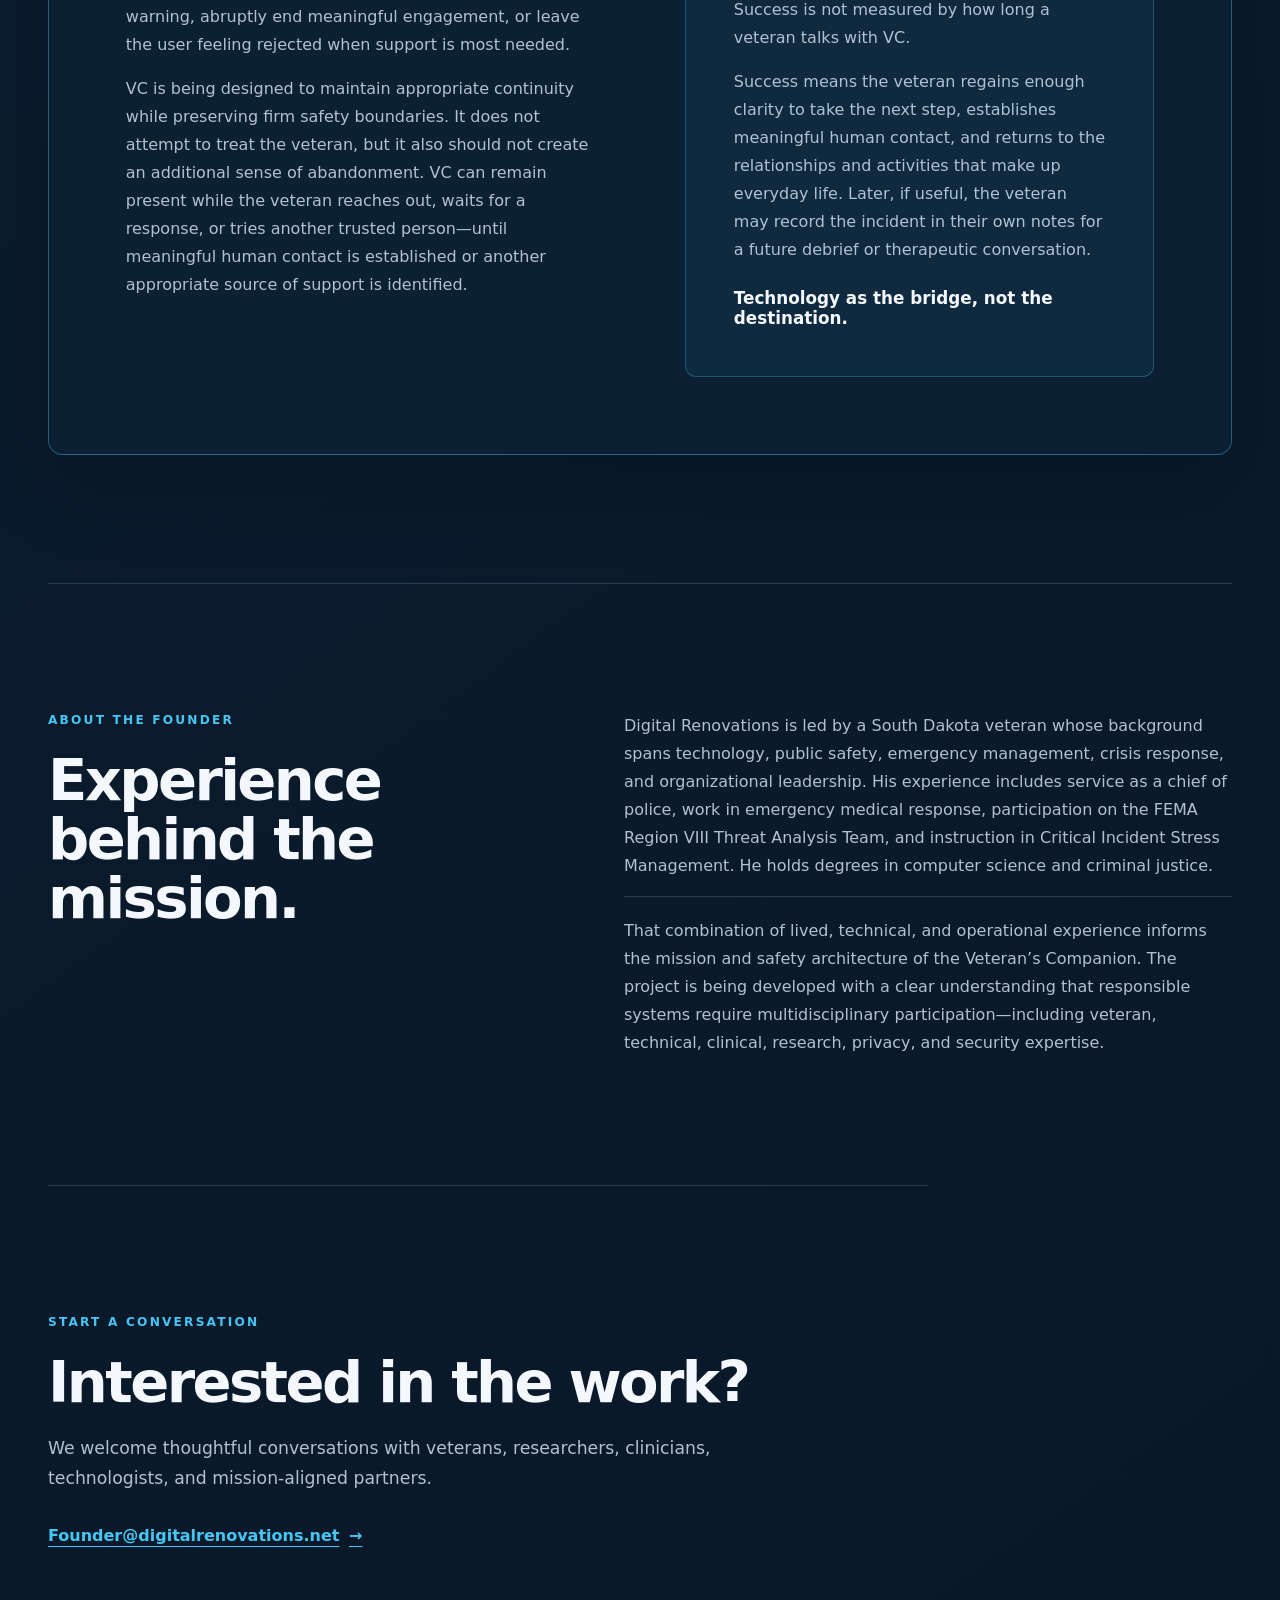
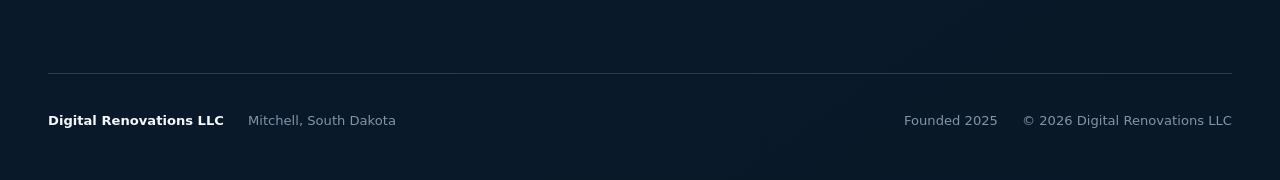
==== commit 431600b5: "Restore Digital Renovations identity banner" ====
--- a/index.html
+++ b/index.html
@@ -40,6 +40,15 @@
 
     <main id="main-content">
 
+      <section class="identity-banner" aria-label="Digital Renovations and The Veteran’s Companion">
+        <img
+          src="digital-renovations-banner.webp?v=2"
+          alt="Digital Renovations LLC and The Veteran’s Companion. Technology as the bridge, not the destination. Made by a Veteran, for Veterans."
+          width="2035"
+          height="773"
+        >
+      </section>
+
       <section class="hero" id="top" aria-labelledby="hero-heading">
         <div class="hero-copy">
           <p class="eyebrow">Digital Renovations LLC</p>
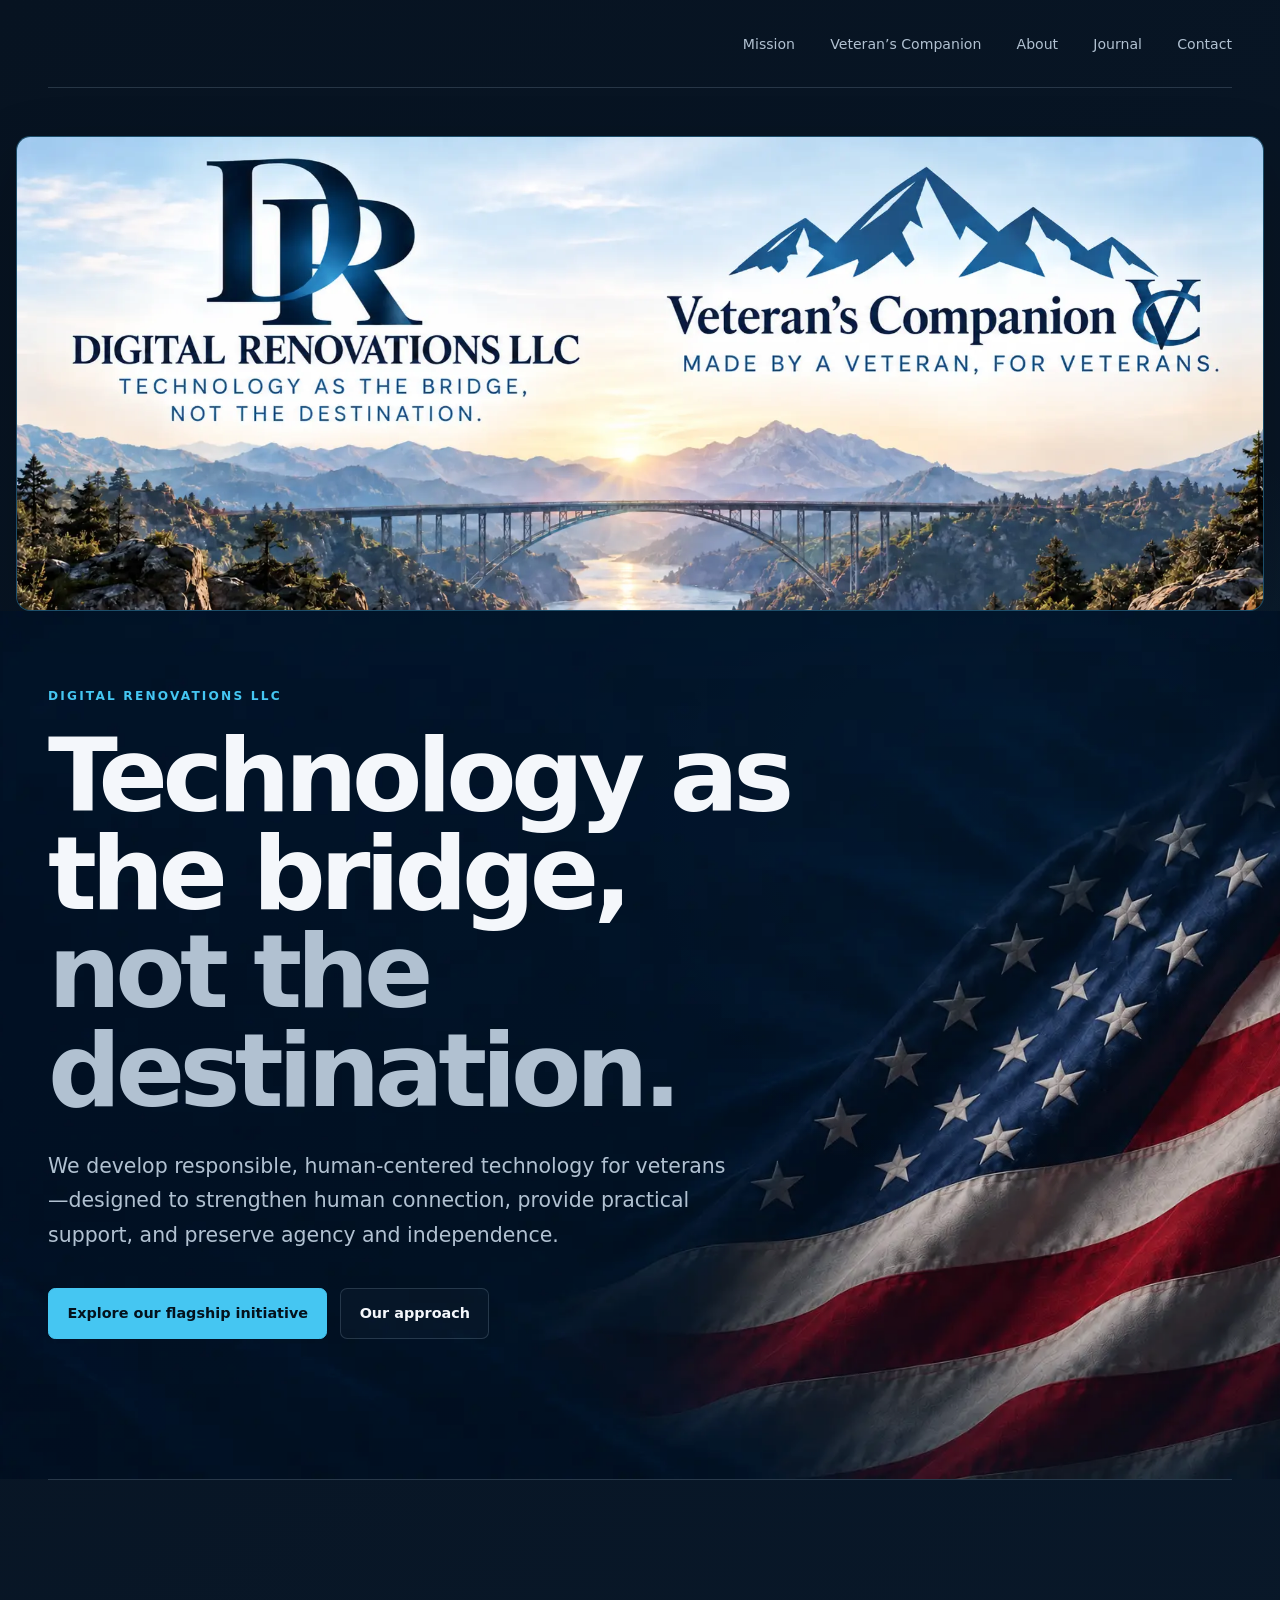
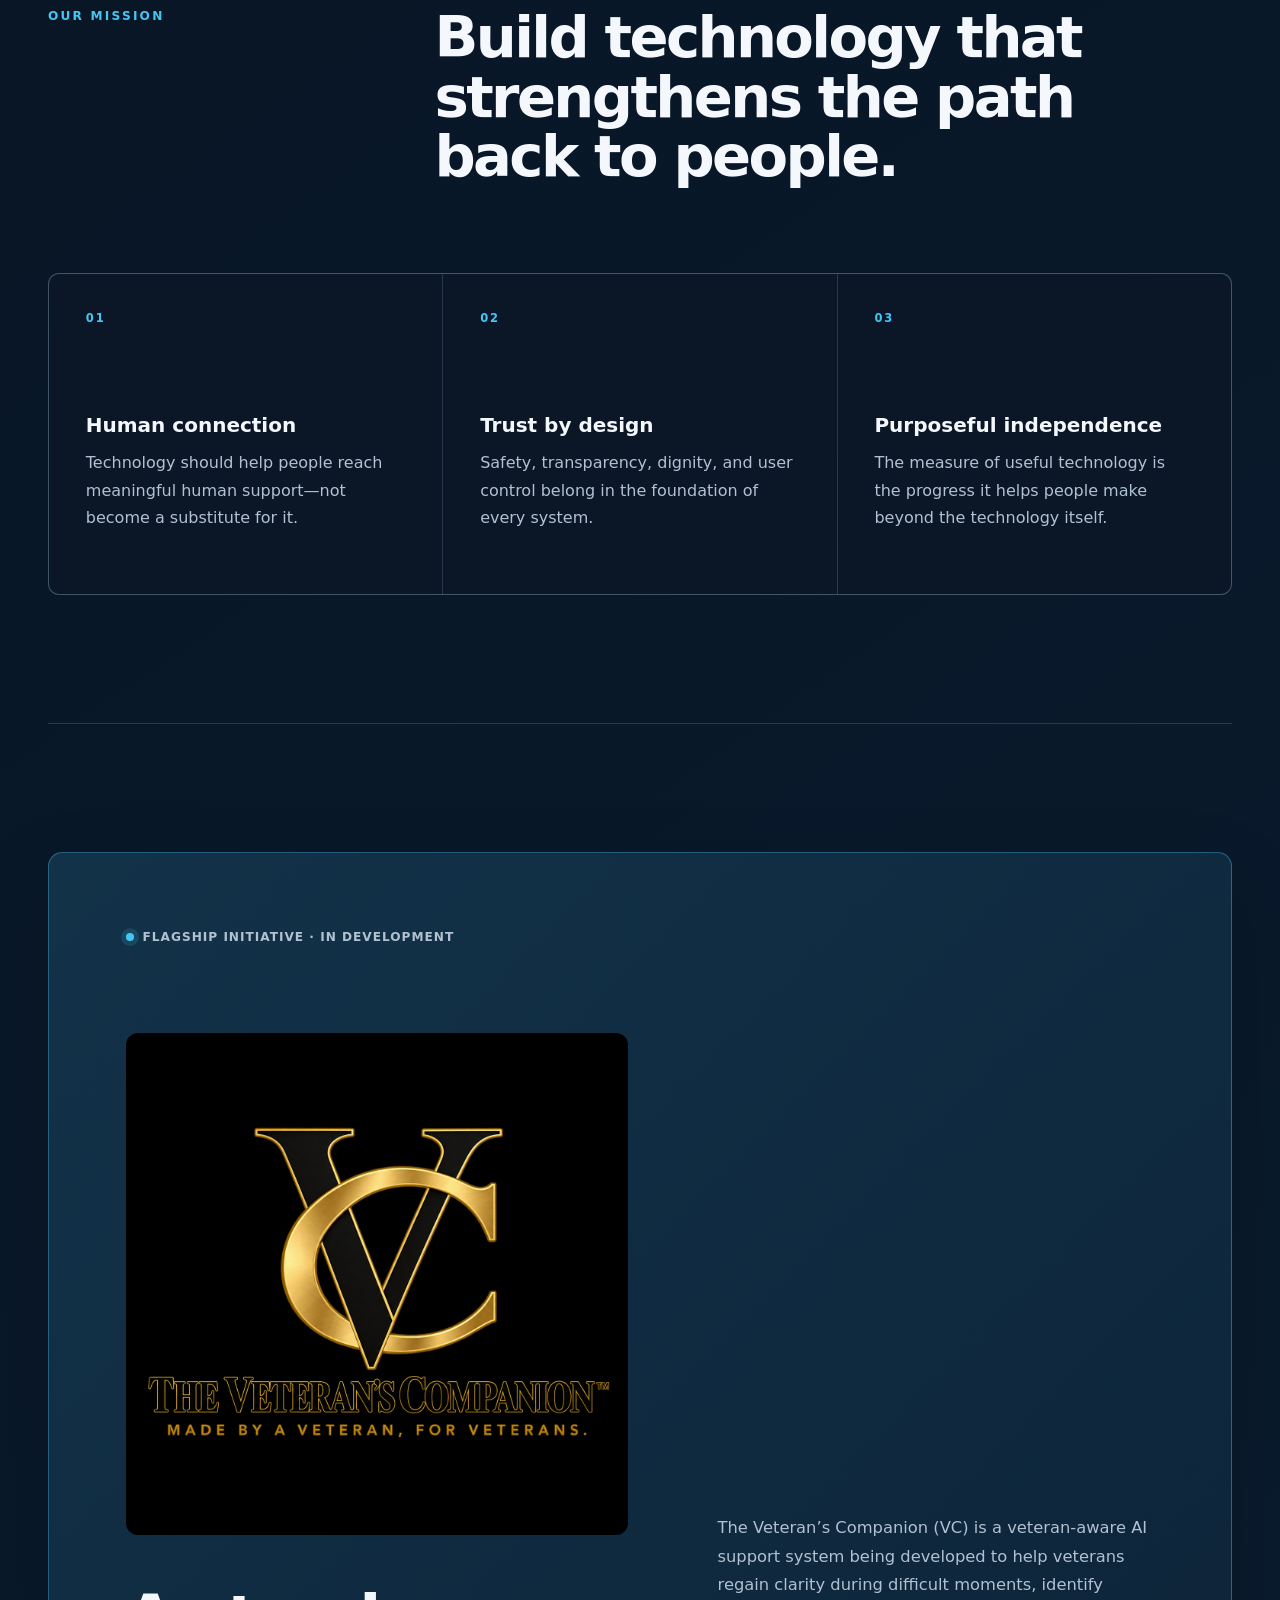
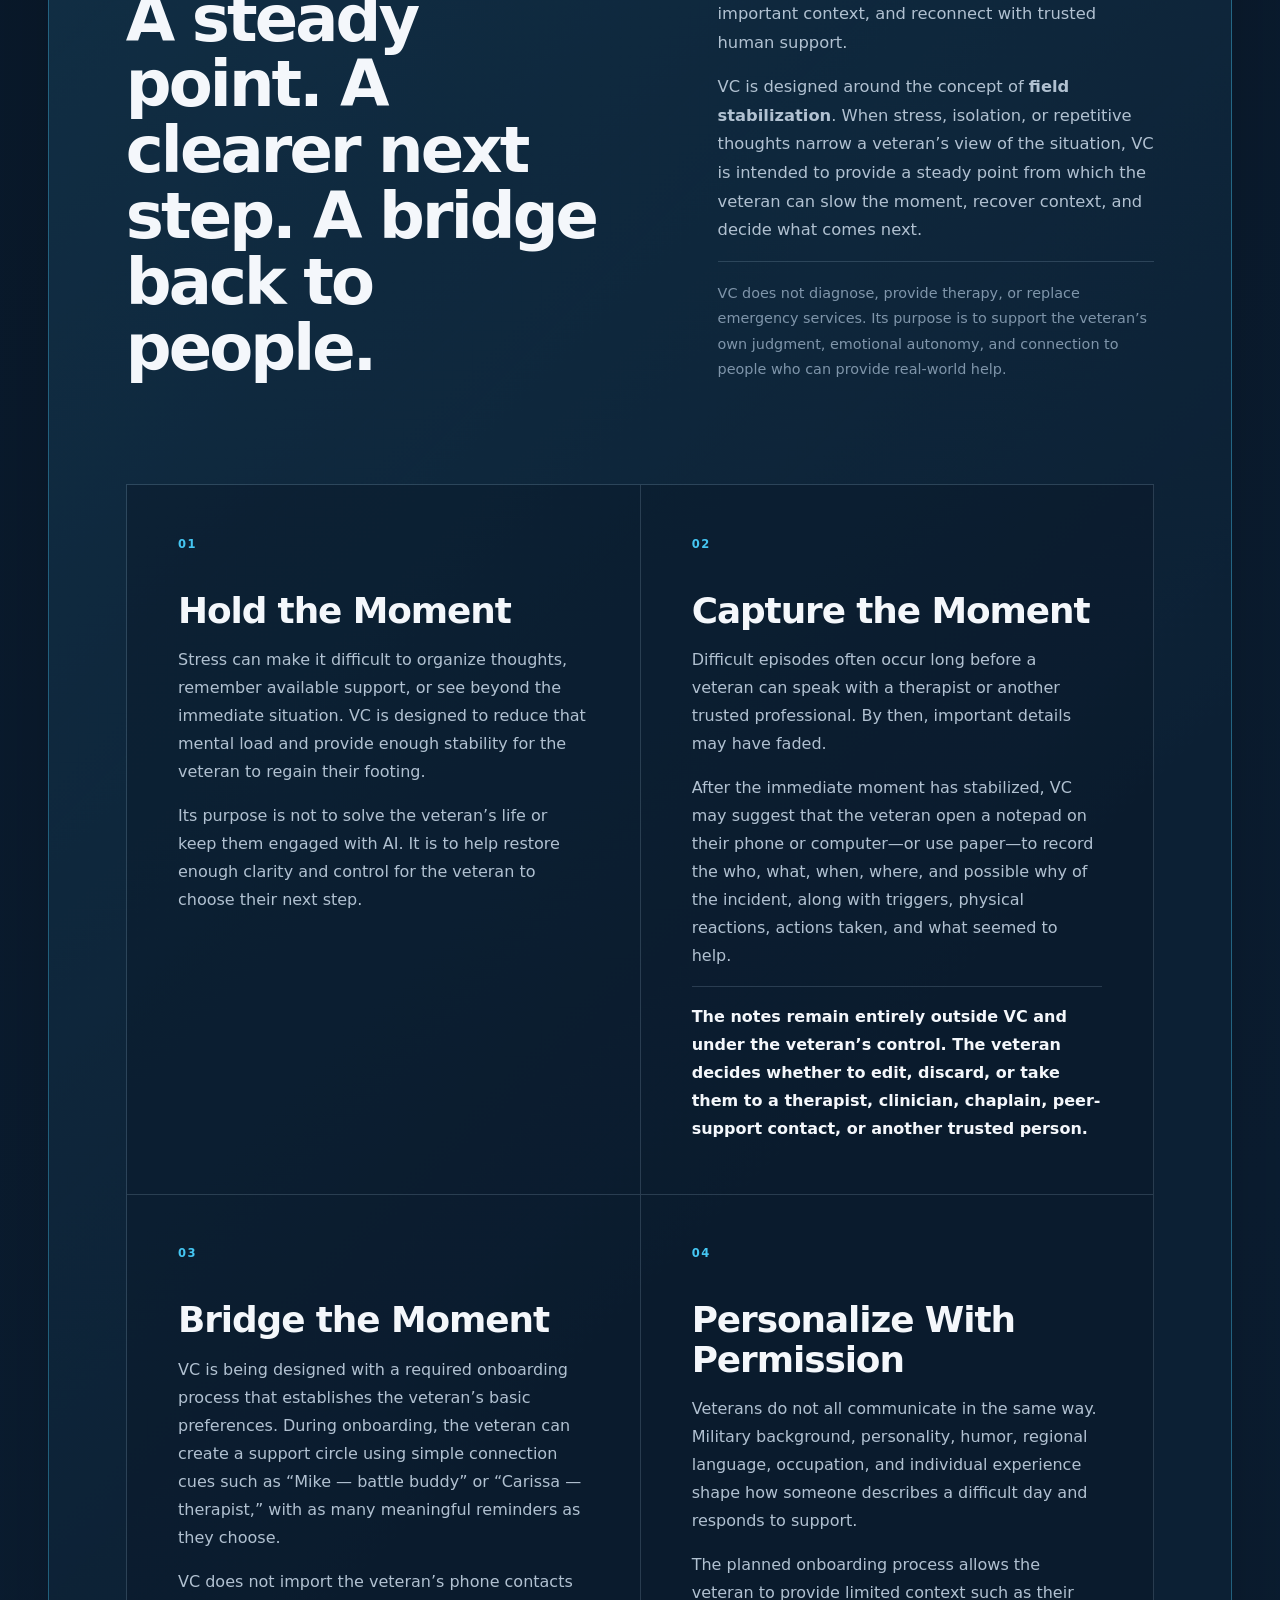
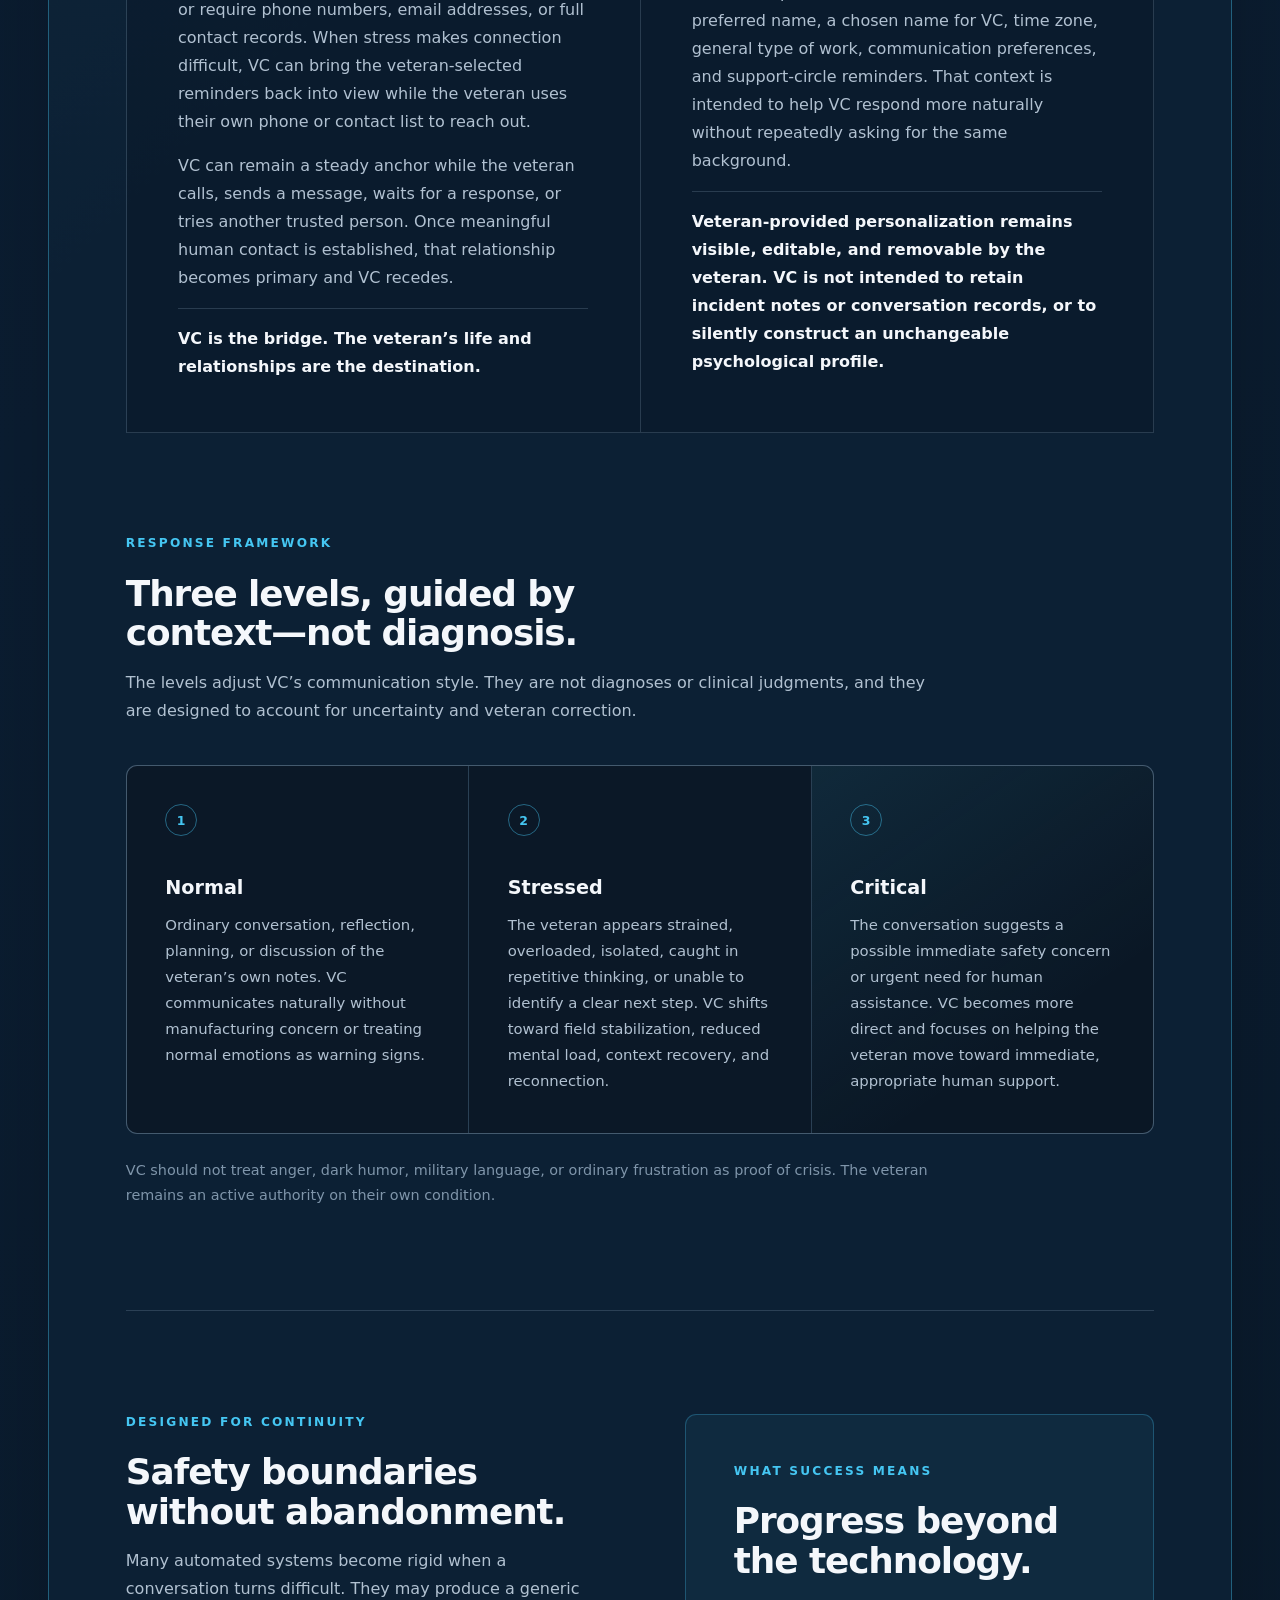
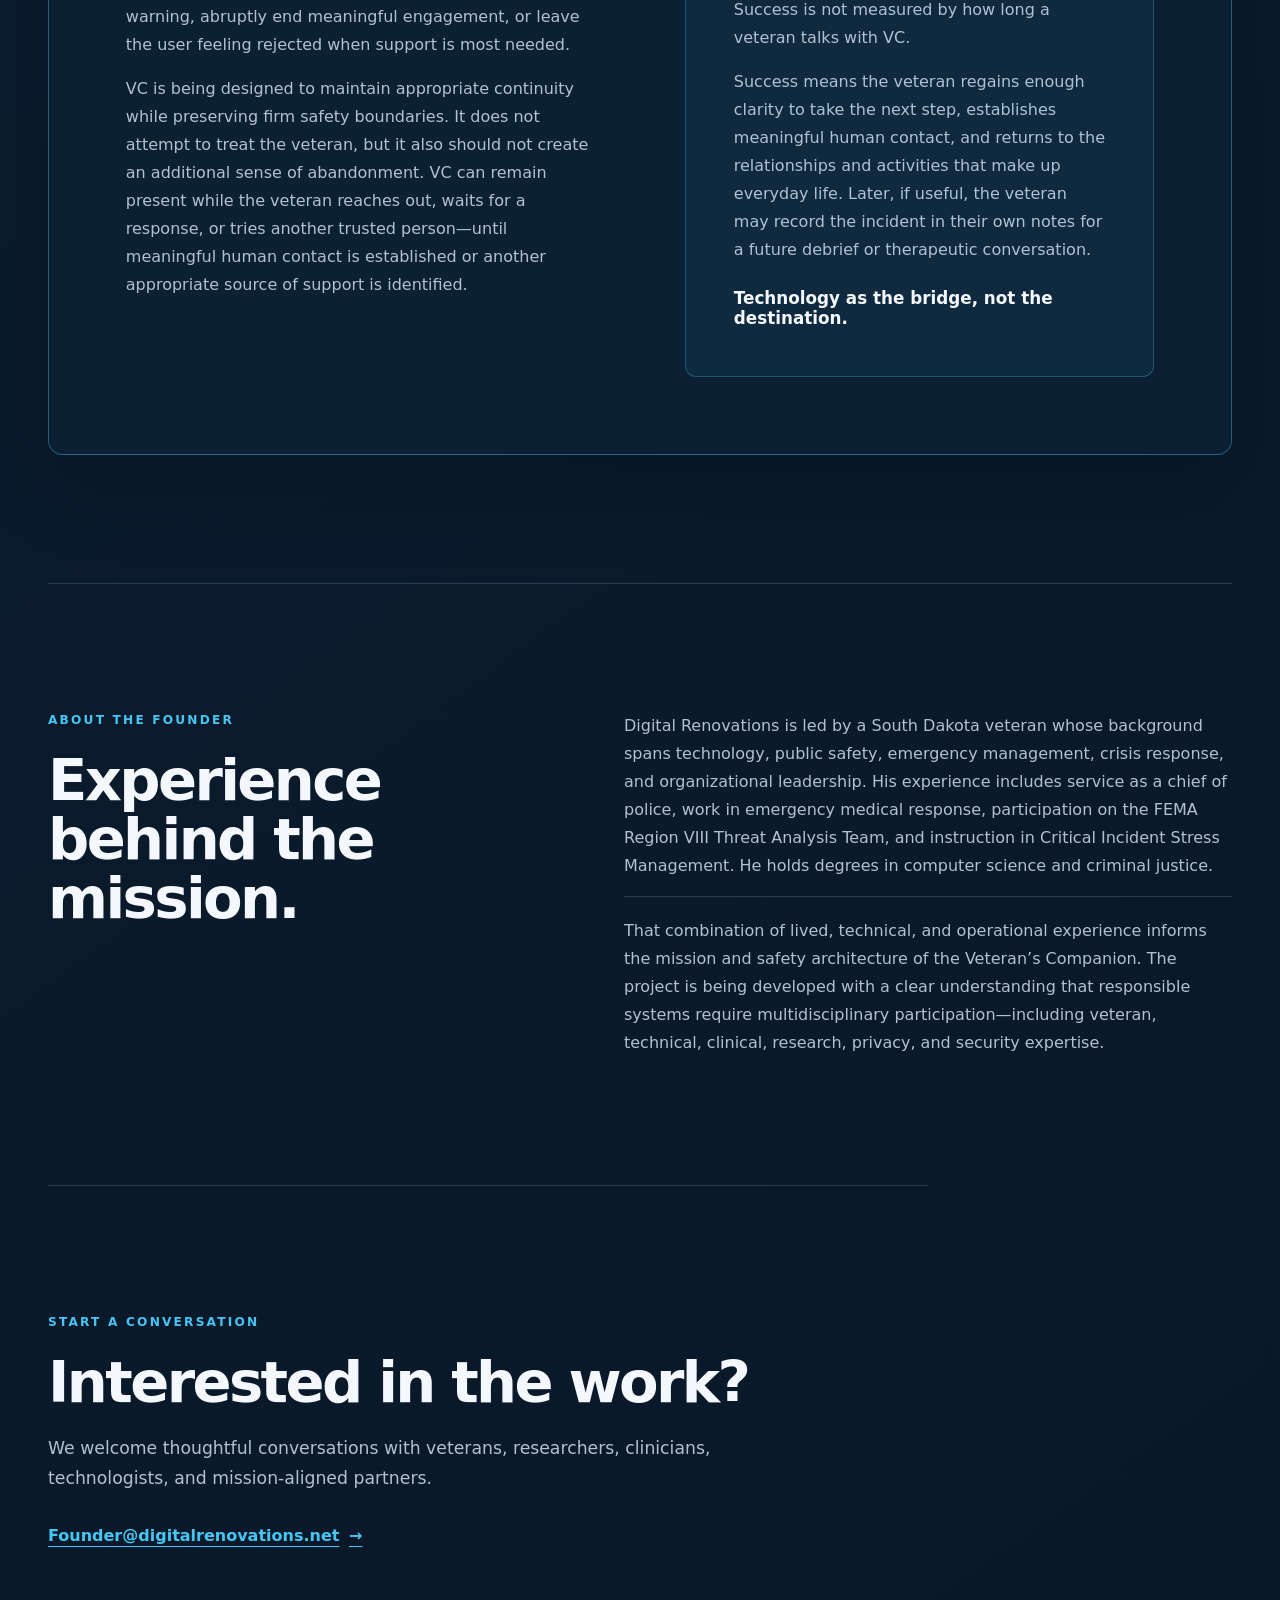
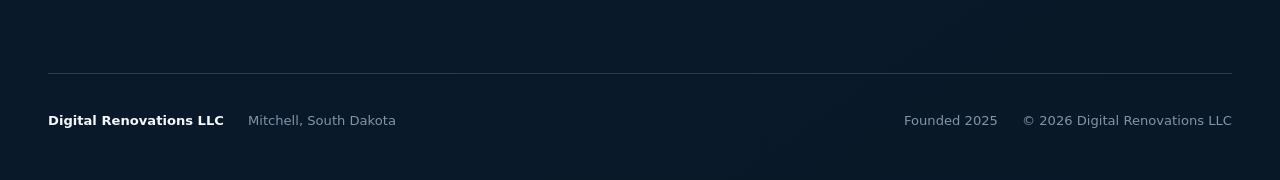
==== commit 29842756: "Update header with Veteran’s Companion monogram" ====
--- a/index.html
+++ b/index.html
@@ -42,7 +42,7 @@
 
       <section class="identity-banner" aria-label="Digital Renovations and The Veteran’s Companion">
         <img
-          src="digital-renovations-banner.webp?v=2"
+          src="digital-renovations-banner.webp?v=3"
           alt="Digital Renovations LLC and The Veteran’s Companion. Technology as the bridge, not the destination. Made by a Veteran, for Veterans."
           width="2035"
           height="773"
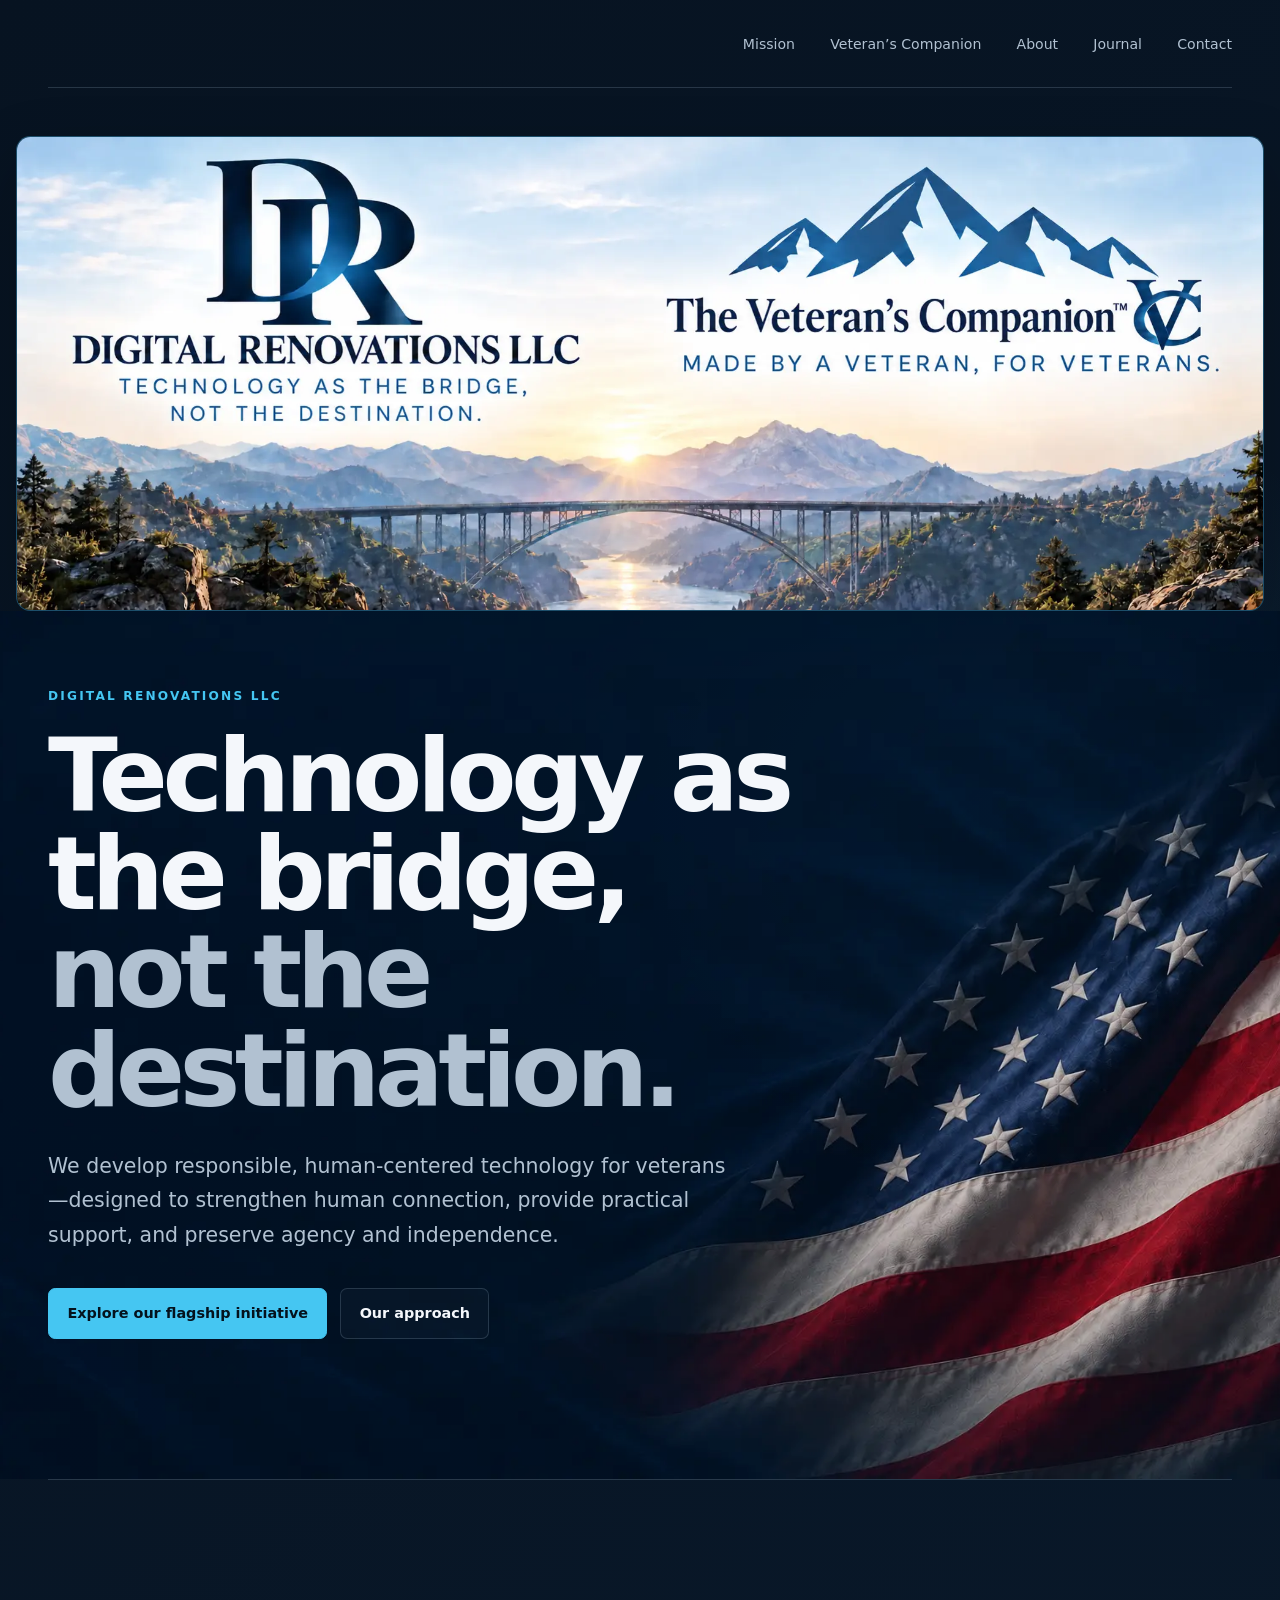
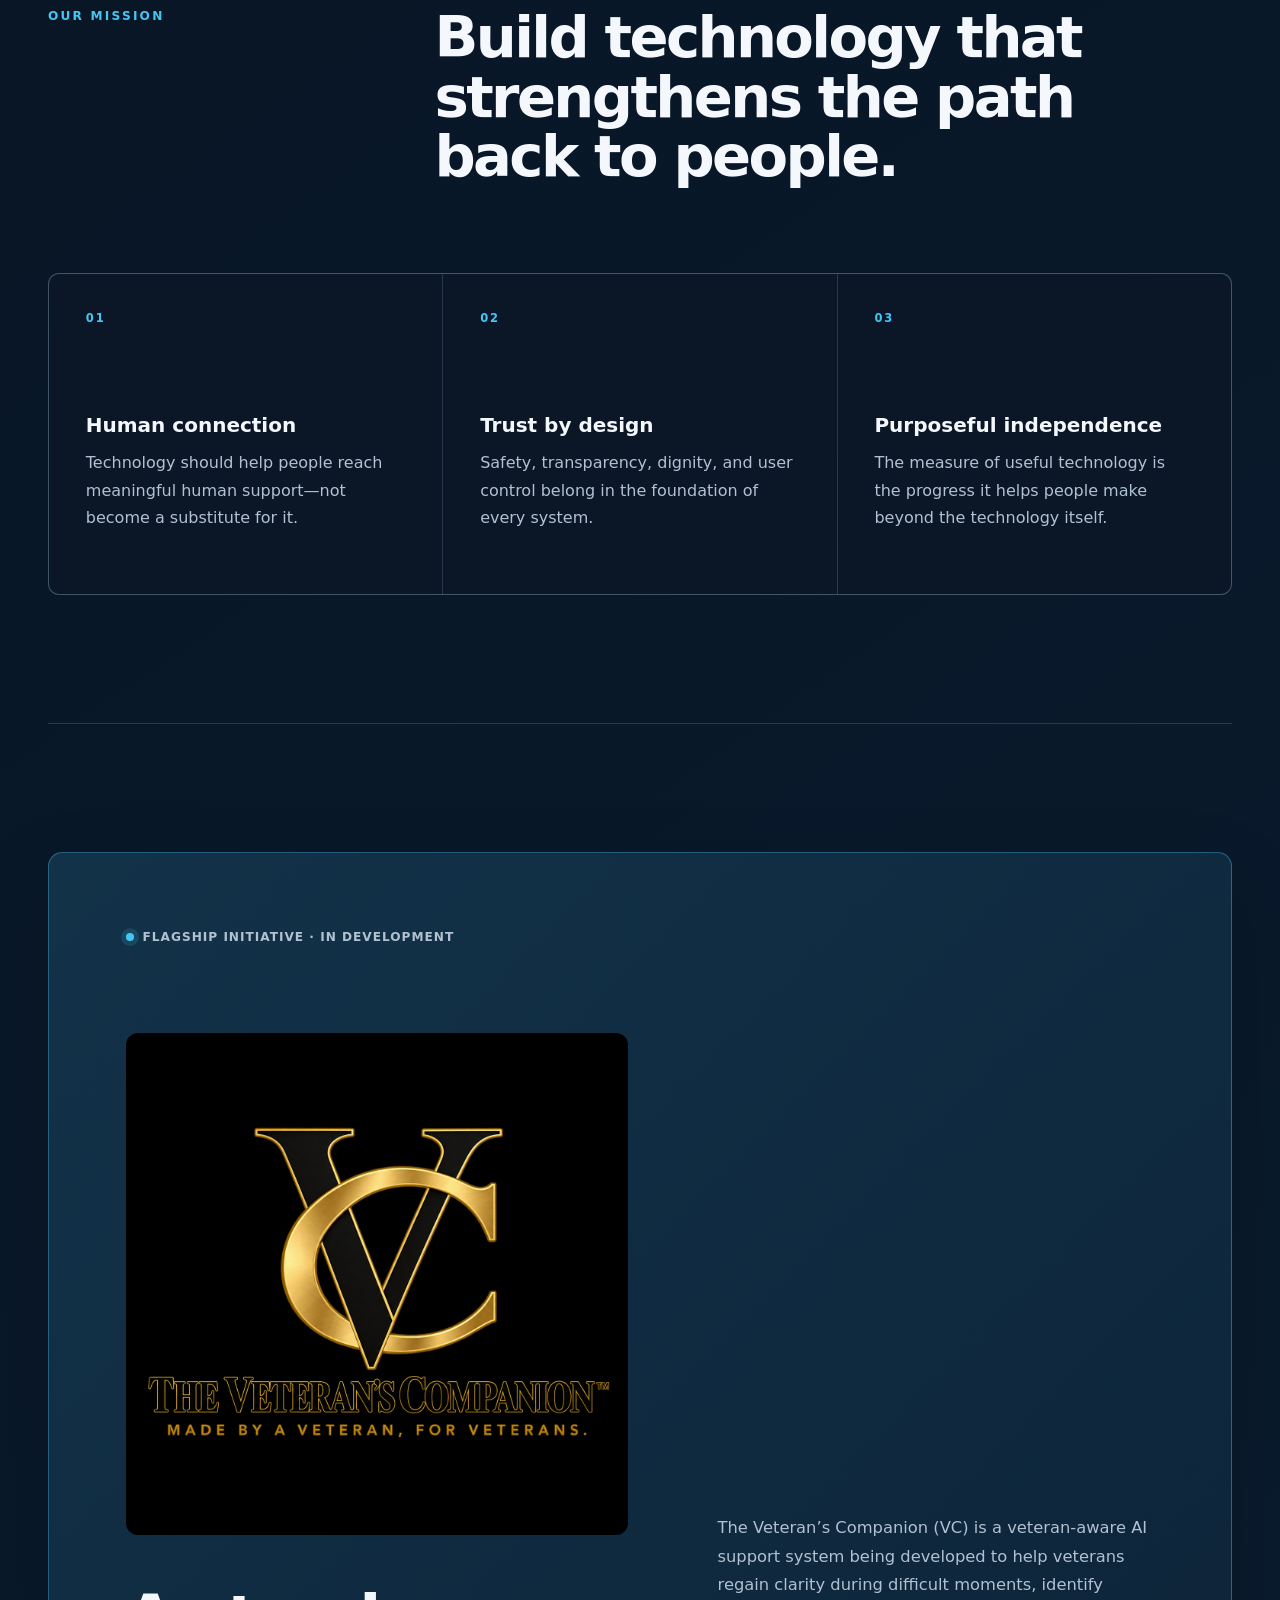
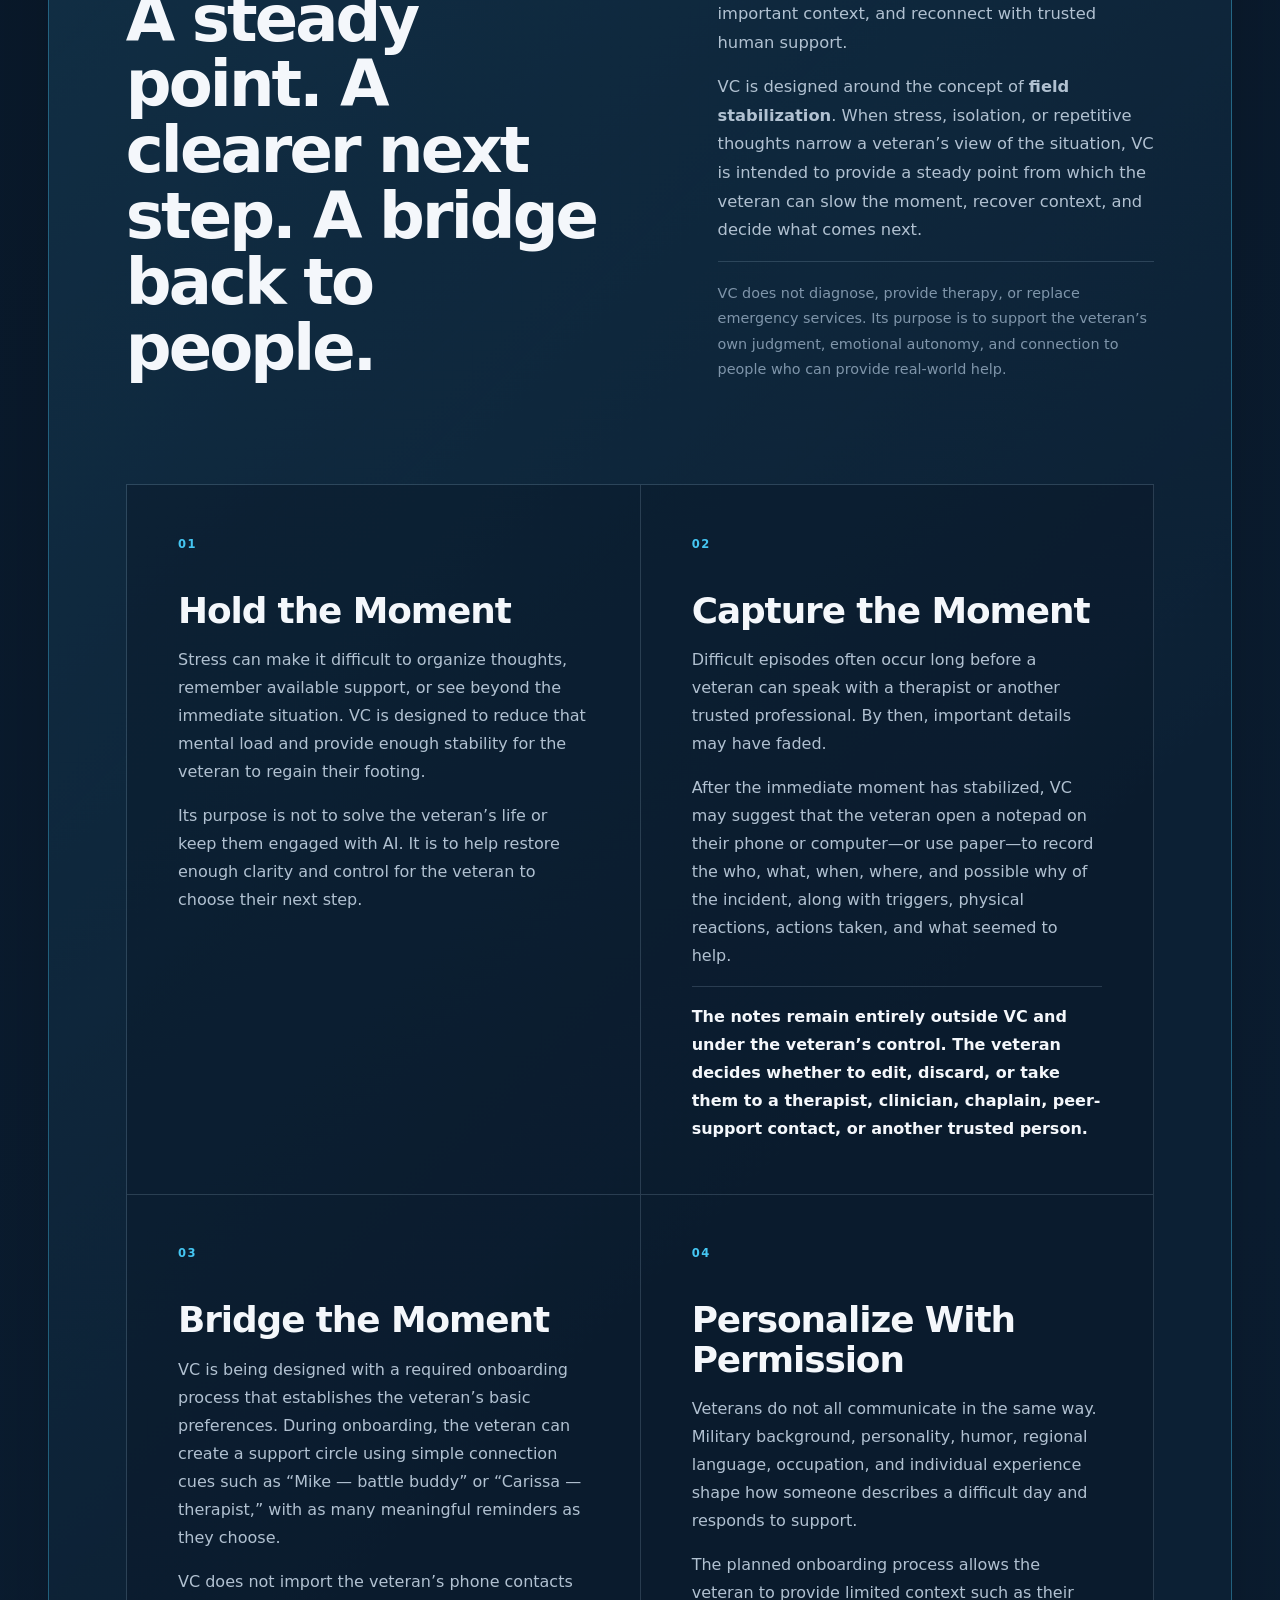
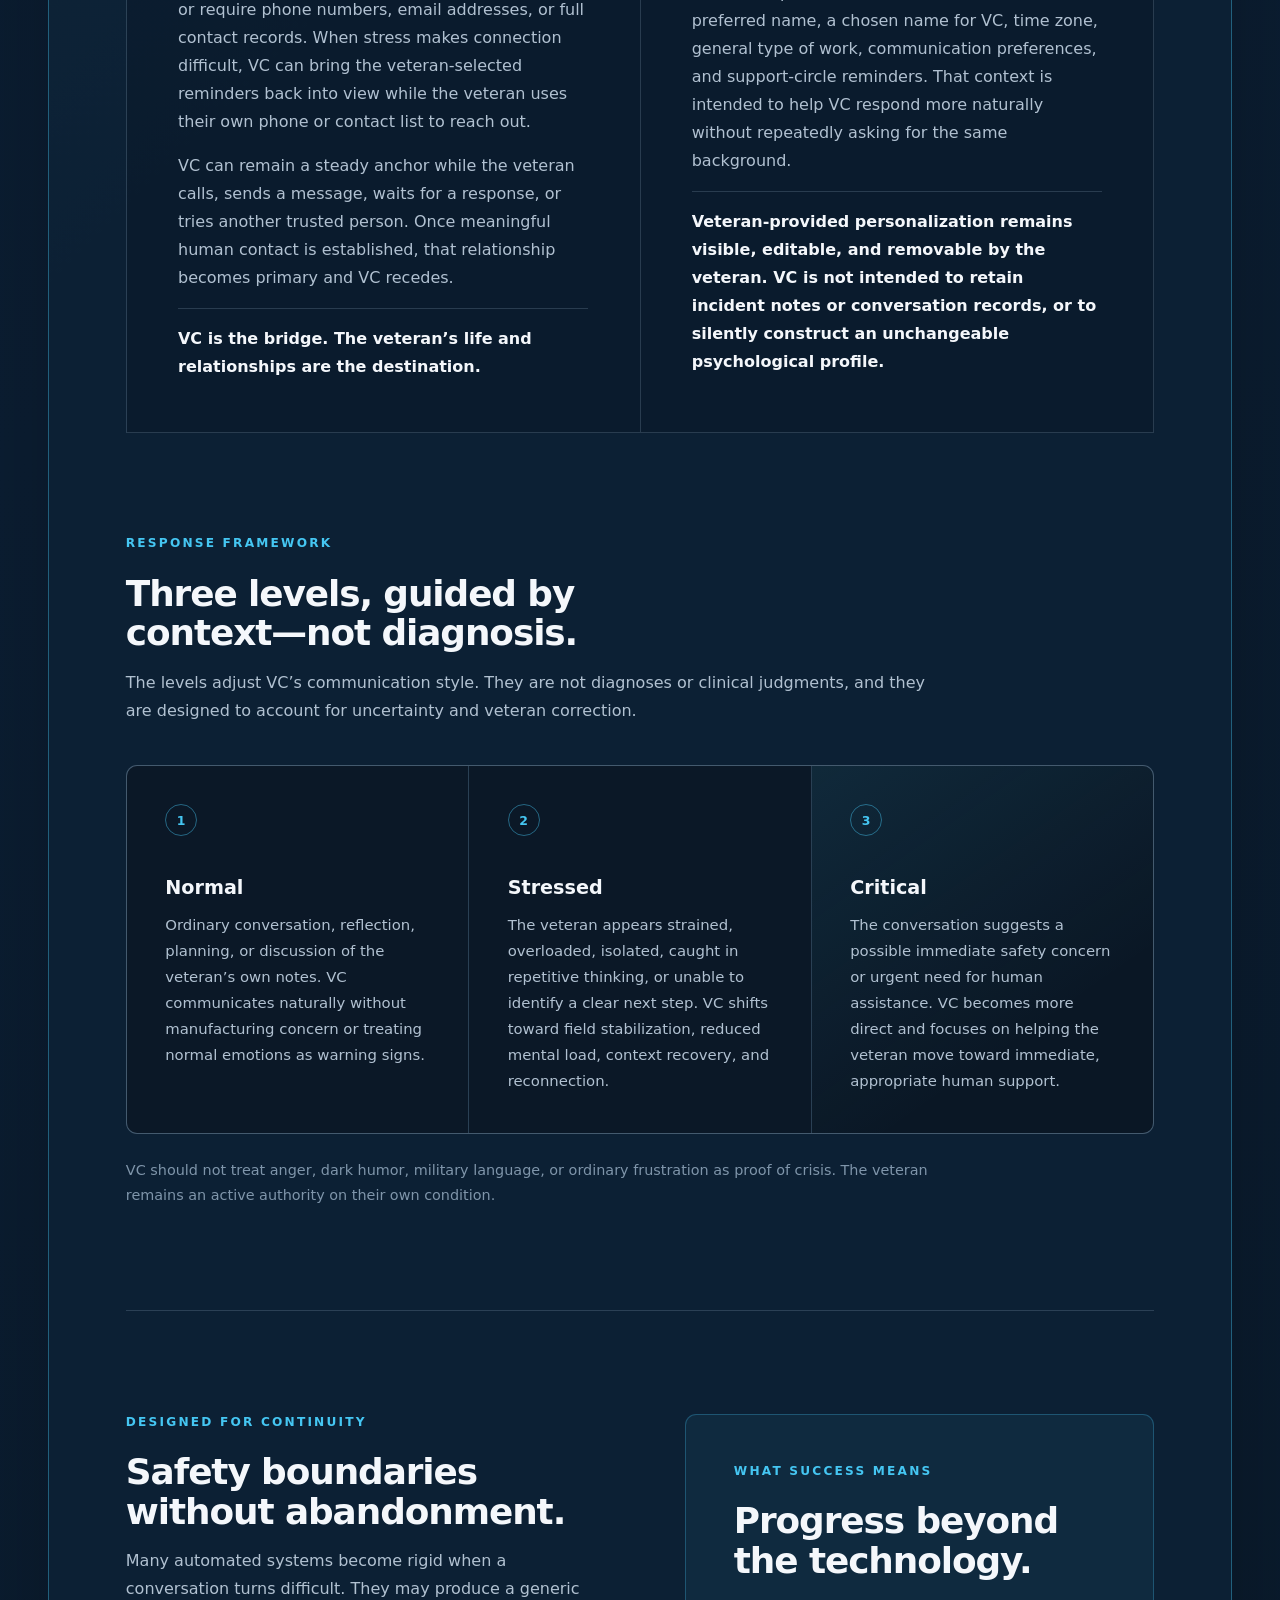
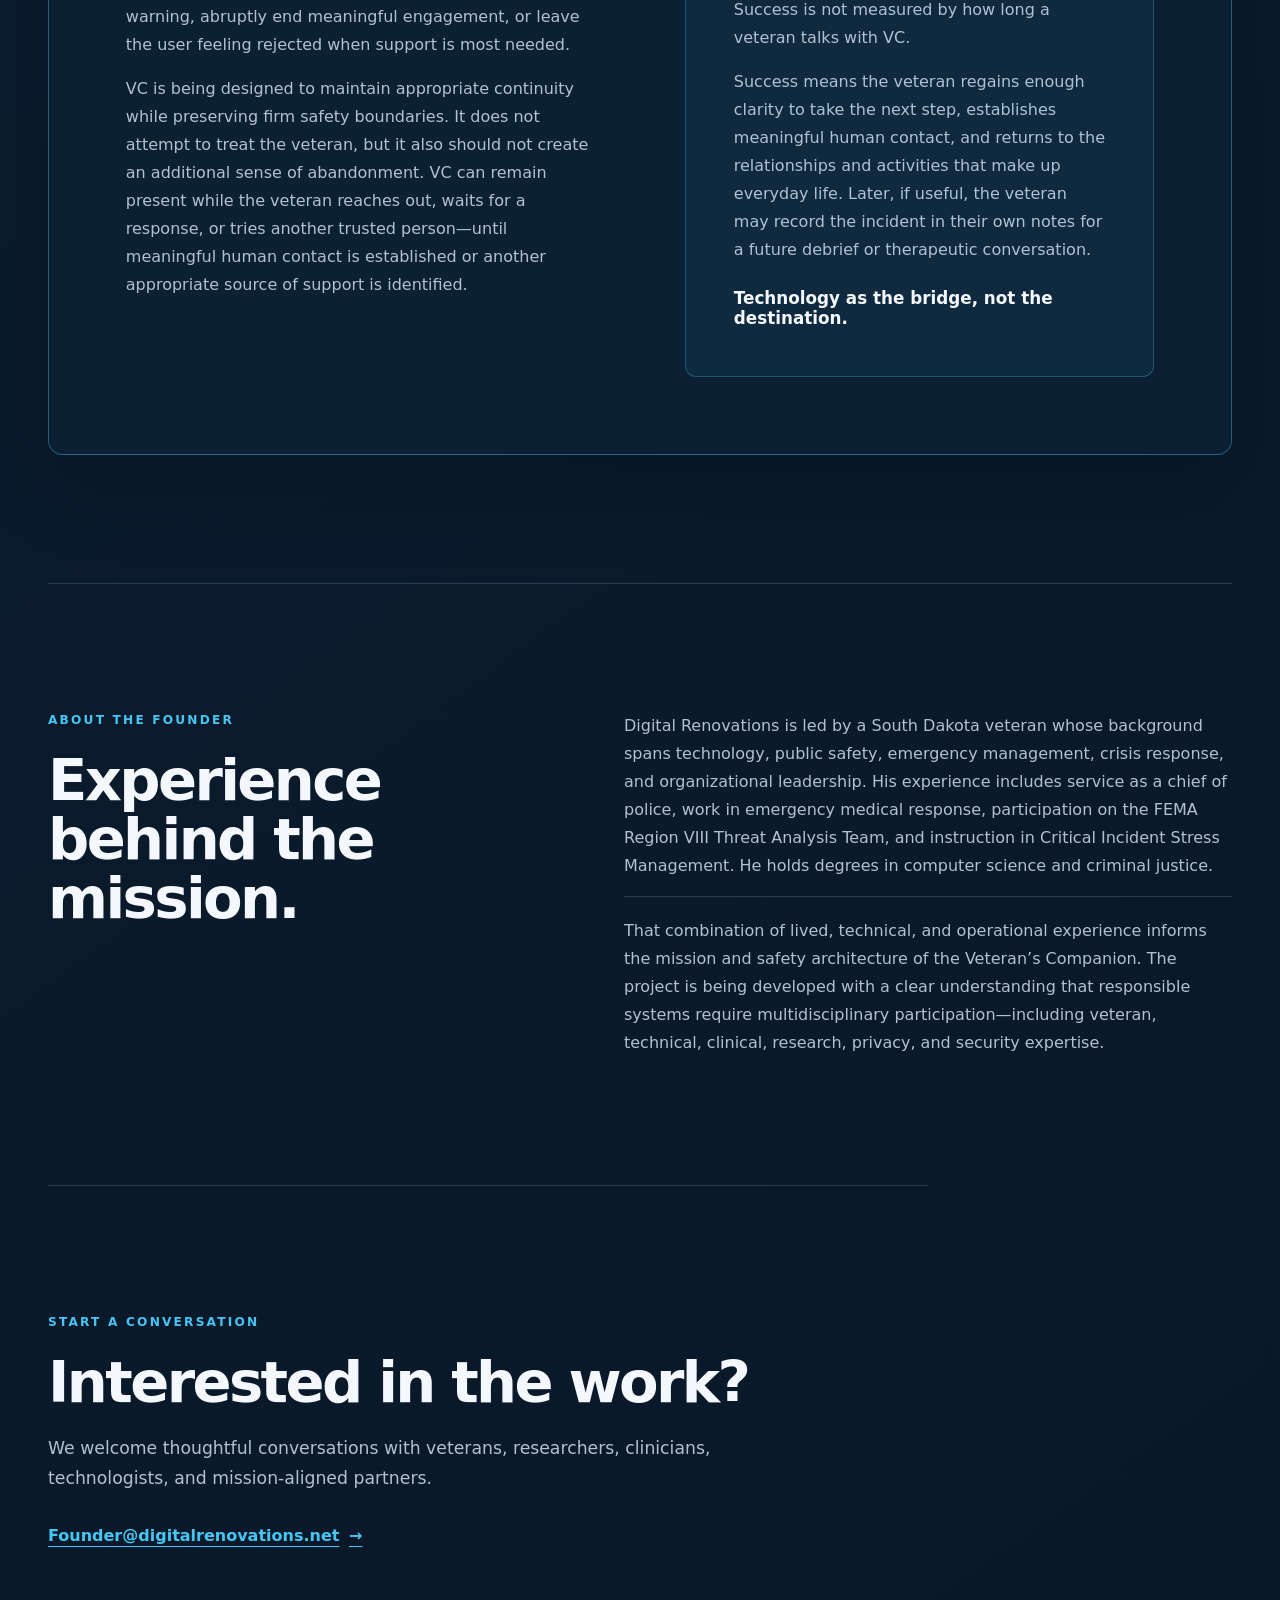
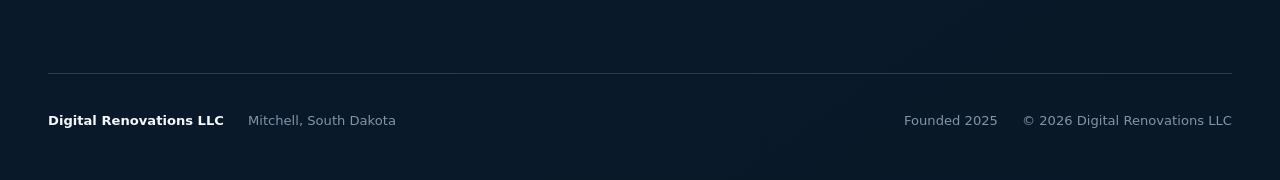
==== commit 108b4f0f: "Use full Veteran’s Companion trademark in header" ====
--- a/index.html
+++ b/index.html
@@ -42,7 +42,7 @@
 
       <section class="identity-banner" aria-label="Digital Renovations and The Veteran’s Companion">
         <img
-          src="digital-renovations-banner.webp?v=3"
+          src="digital-renovations-banner.webp?v=4"
           alt="Digital Renovations LLC and The Veteran’s Companion. Technology as the bridge, not the destination. Made by a Veteran, for Veterans."
           width="2035"
           height="773"
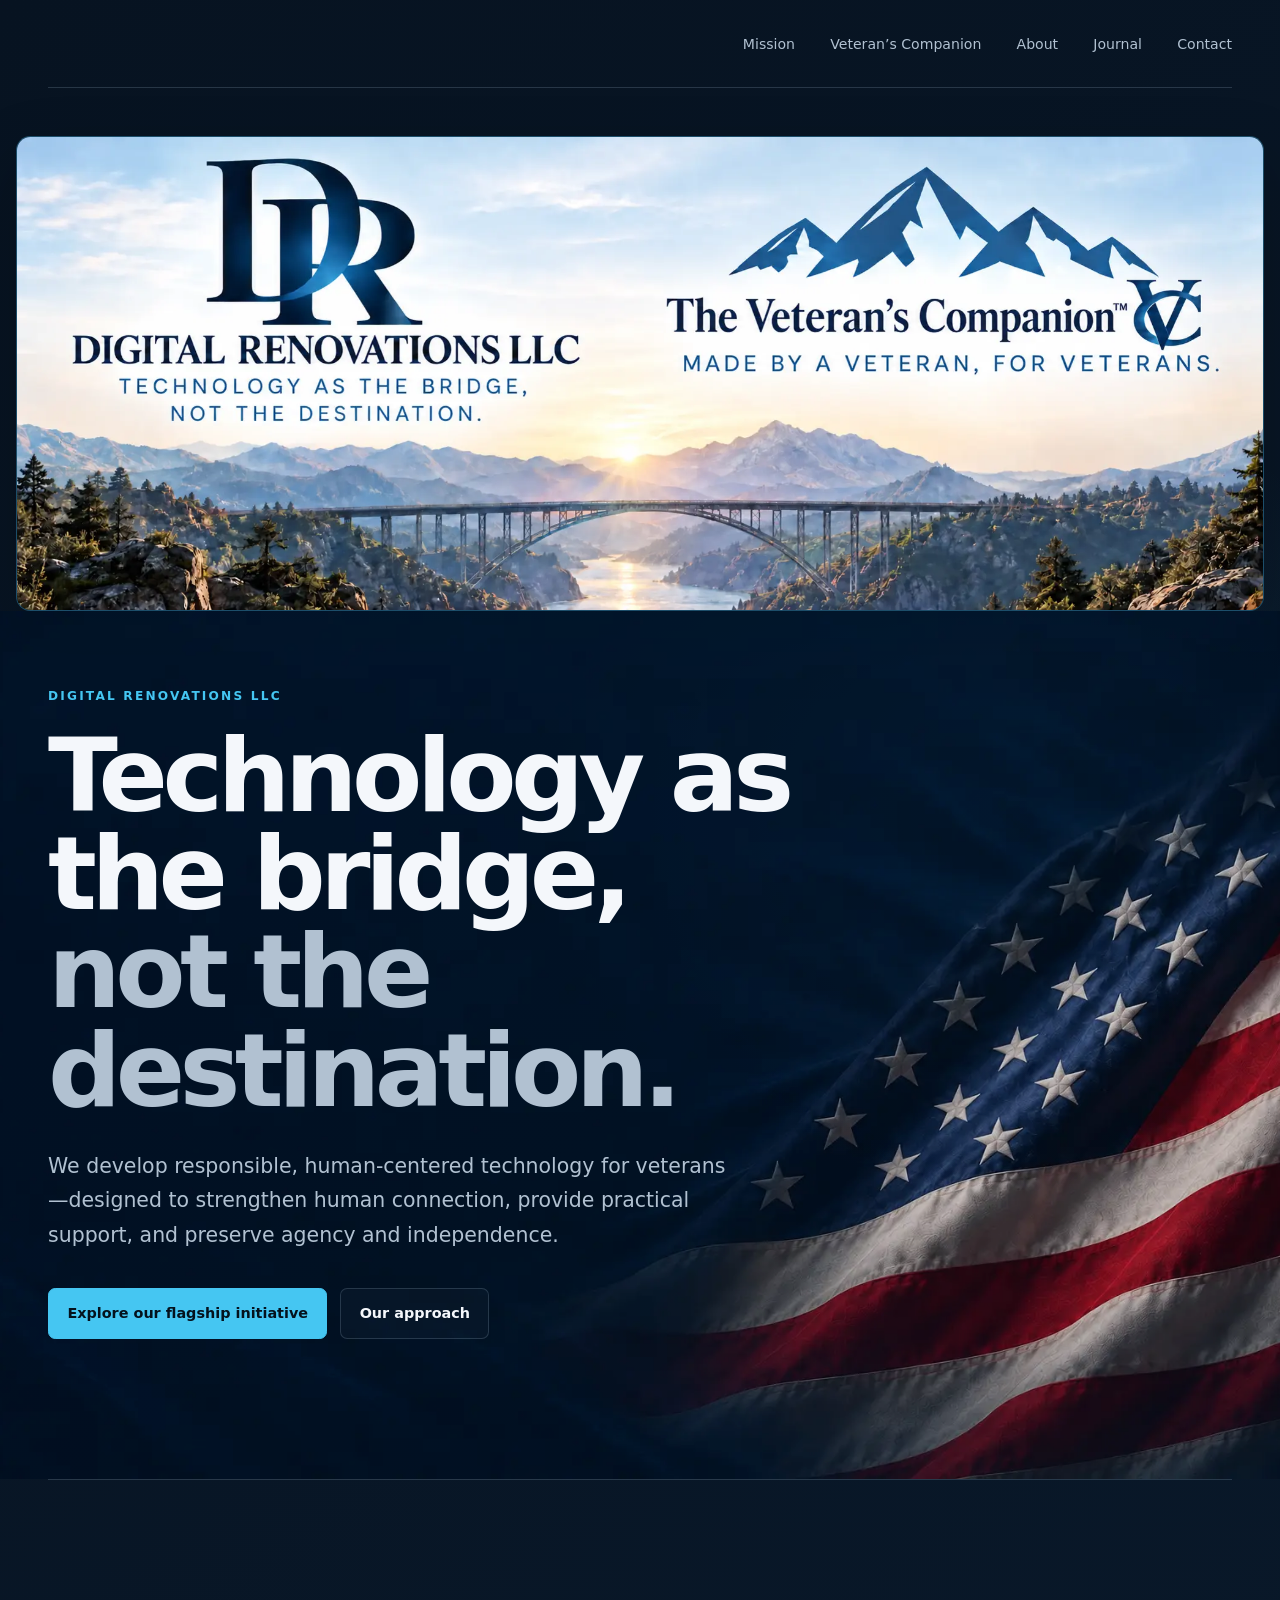
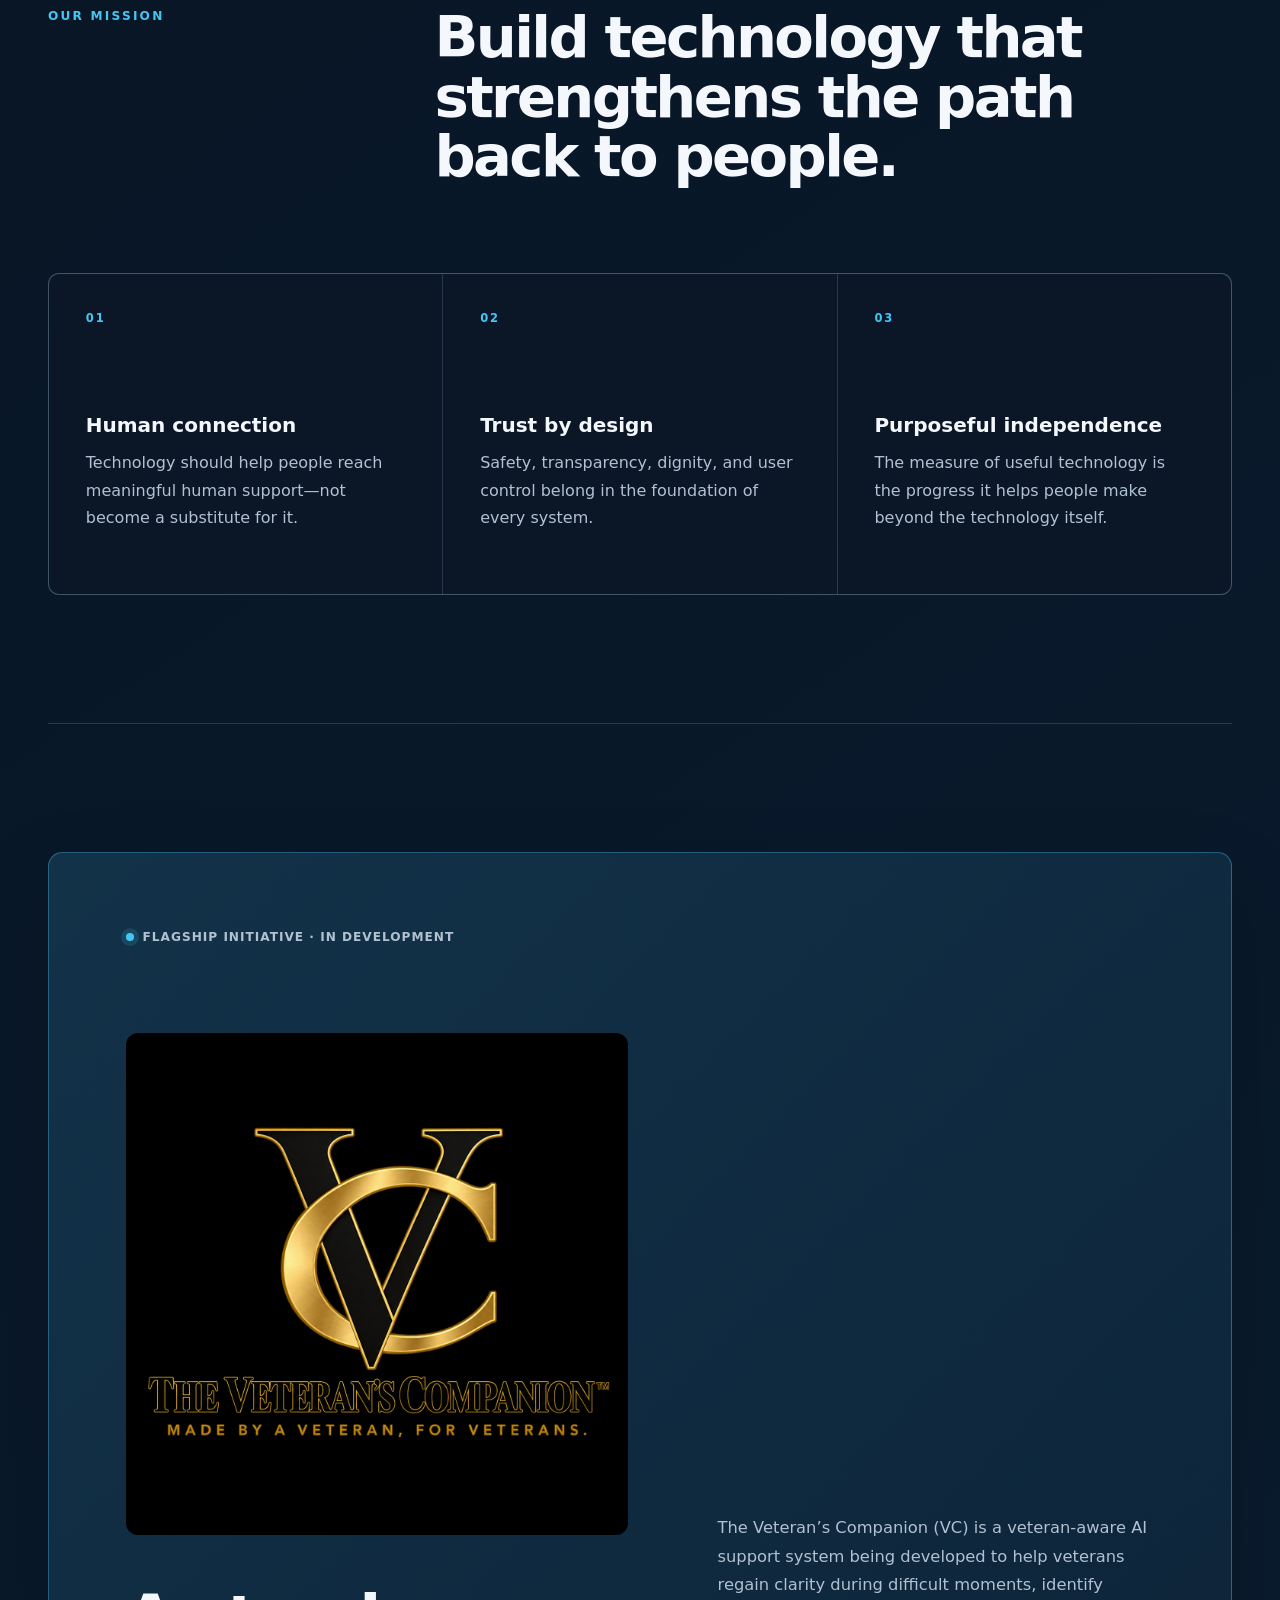
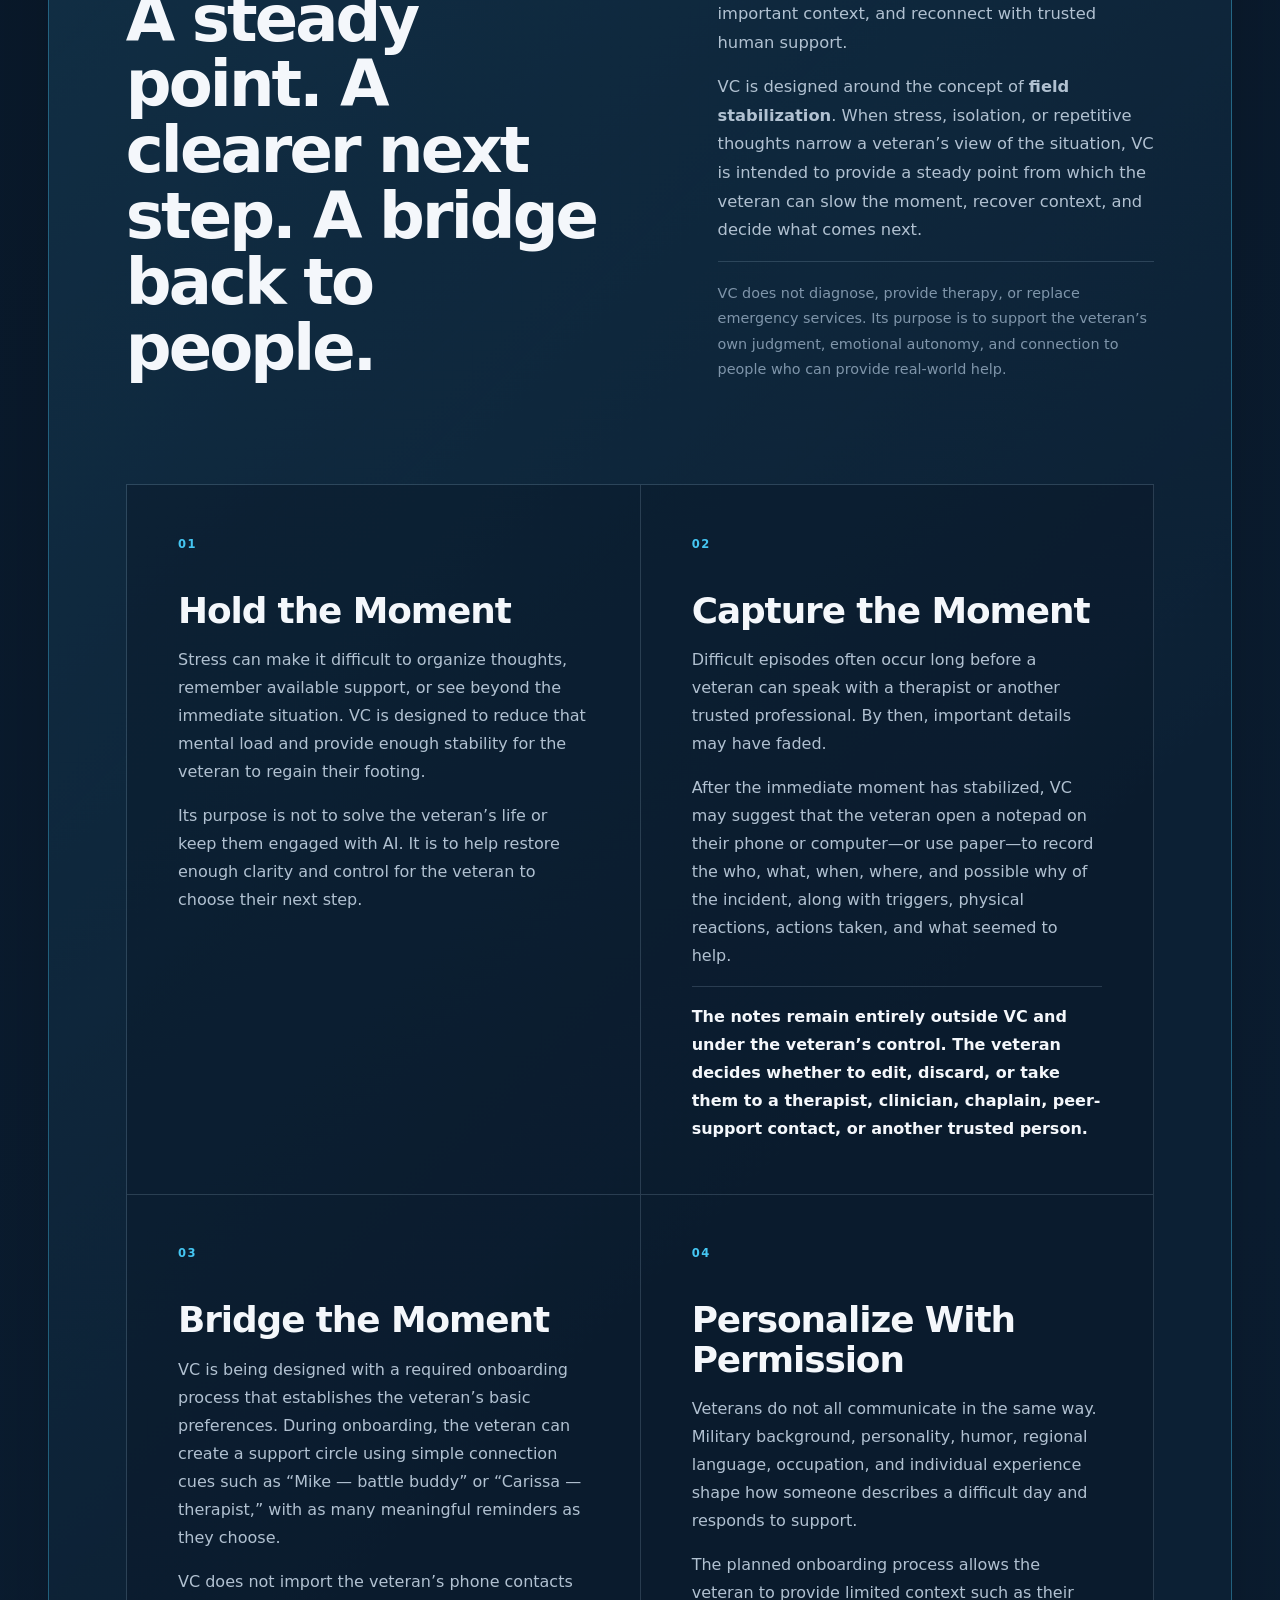
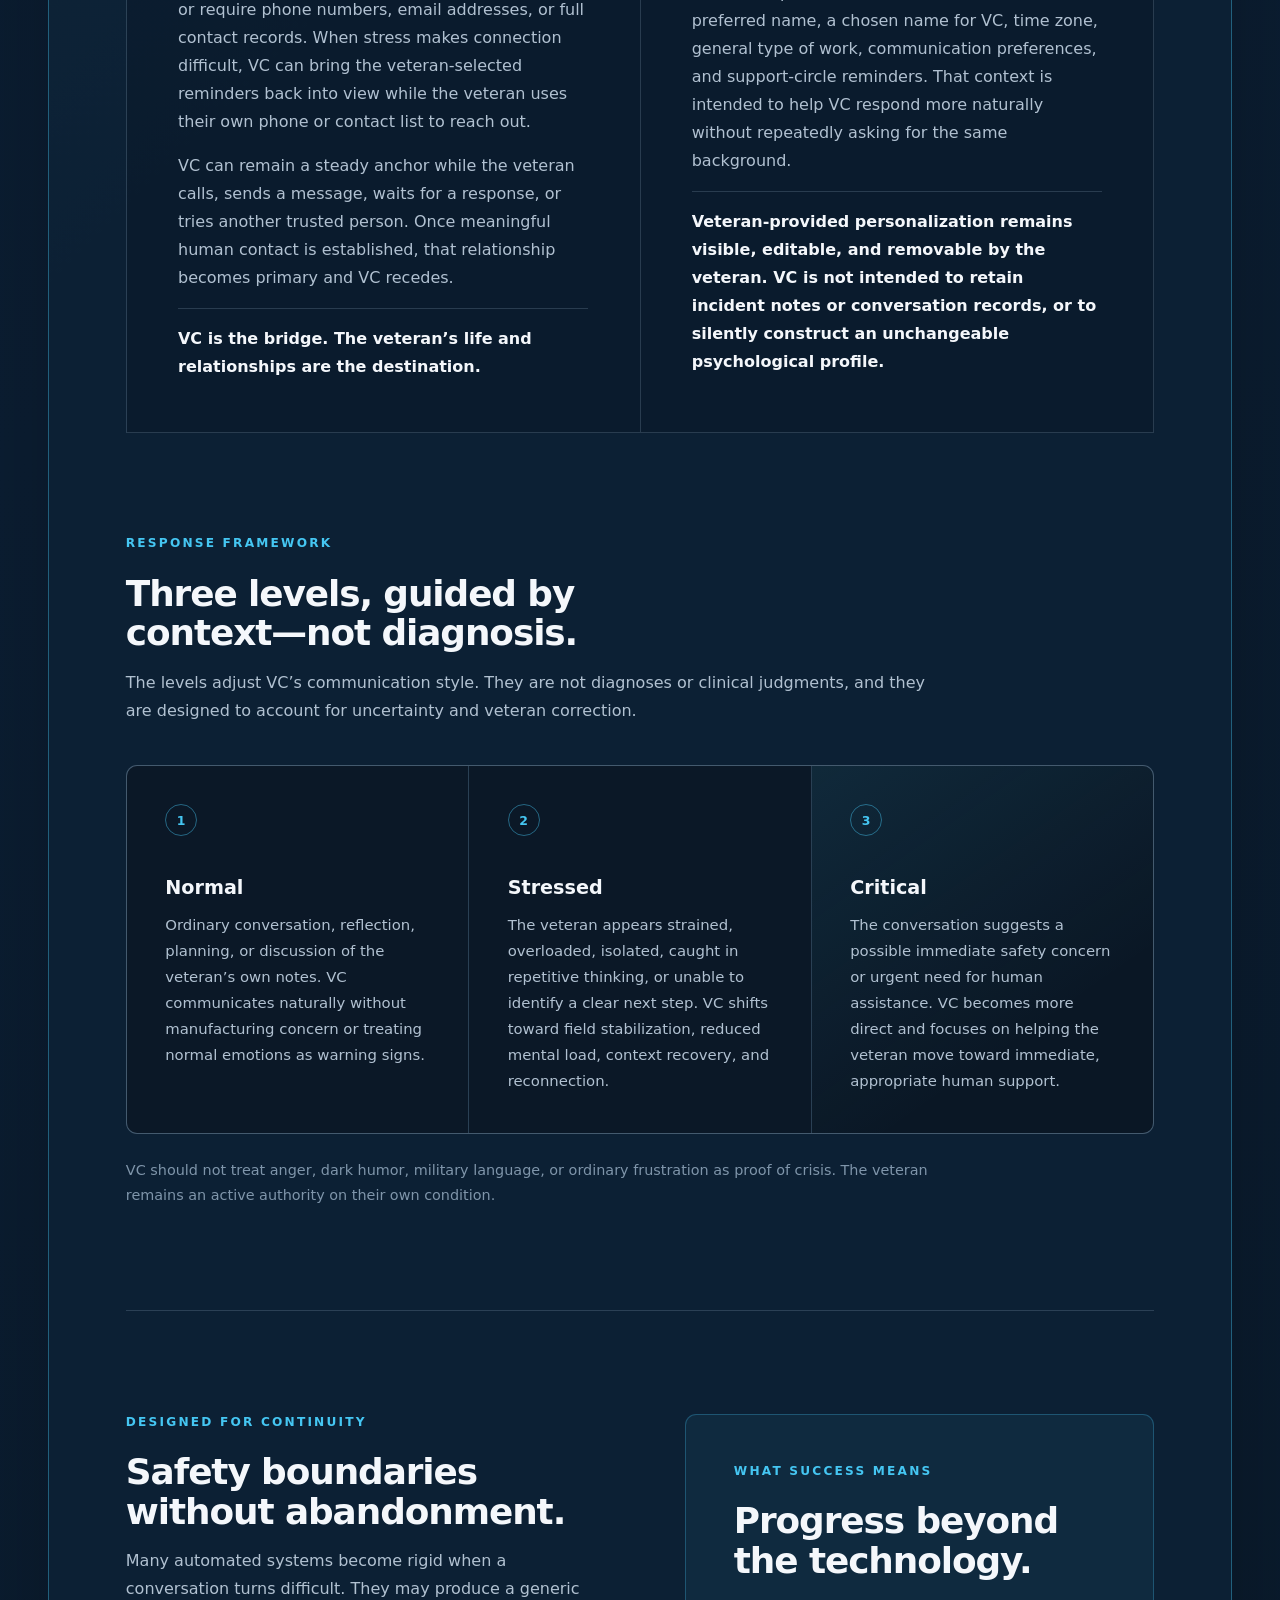
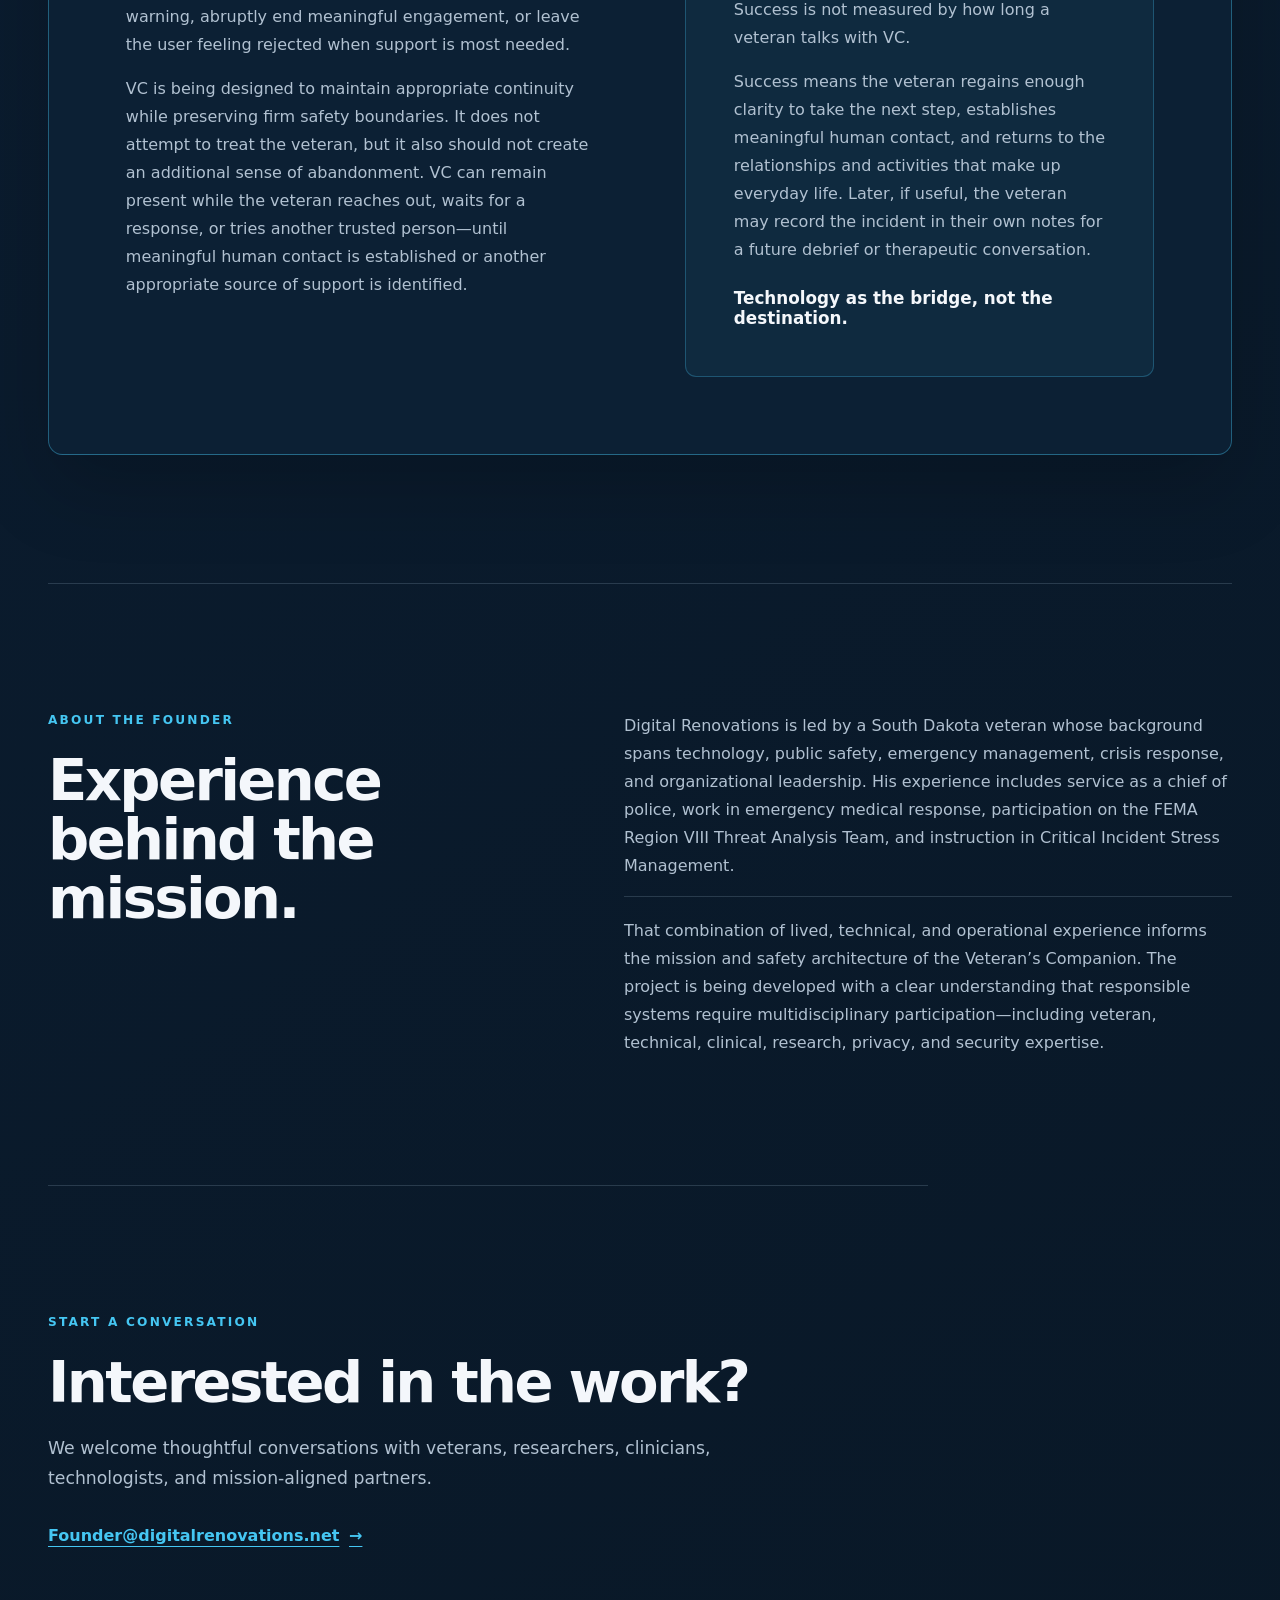
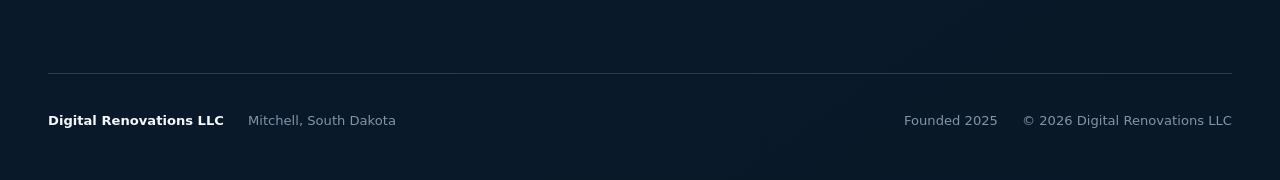
==== commit a8338785: "Remove degree statement from founder biography" ====
--- a/index.html
+++ b/index.html
@@ -43,7 +43,7 @@
       <section class="identity-banner" aria-label="Digital Renovations and The Veteran’s Companion">
         <img
           src="digital-renovations-banner.webp?v=4"
-          alt="Digital Renovations LLC and The Veteran’s Companion. Technology as the bridge, not the destination. Made by a Veteran, for Veterans."
+          alt="Digital Renovations LLC and The Veteran’s Companion™. Technology as the bridge, not the destination. Made by a Veteran, for Veterans."
           width="2035"
           height="773"
         >
@@ -300,8 +300,7 @@
               technology, public safety, emergency management, crisis response, and organizational
               leadership. His experience includes service as a chief of police, work in emergency
               medical response, participation on the FEMA Region VIII Threat Analysis Team, and
-              instruction in Critical Incident Stress Management. He holds degrees in computer
-              science and criminal justice.
+              instruction in Critical Incident Stress Management.
             </p>
             <p>
               That combination of lived, technical, and operational experience informs the mission
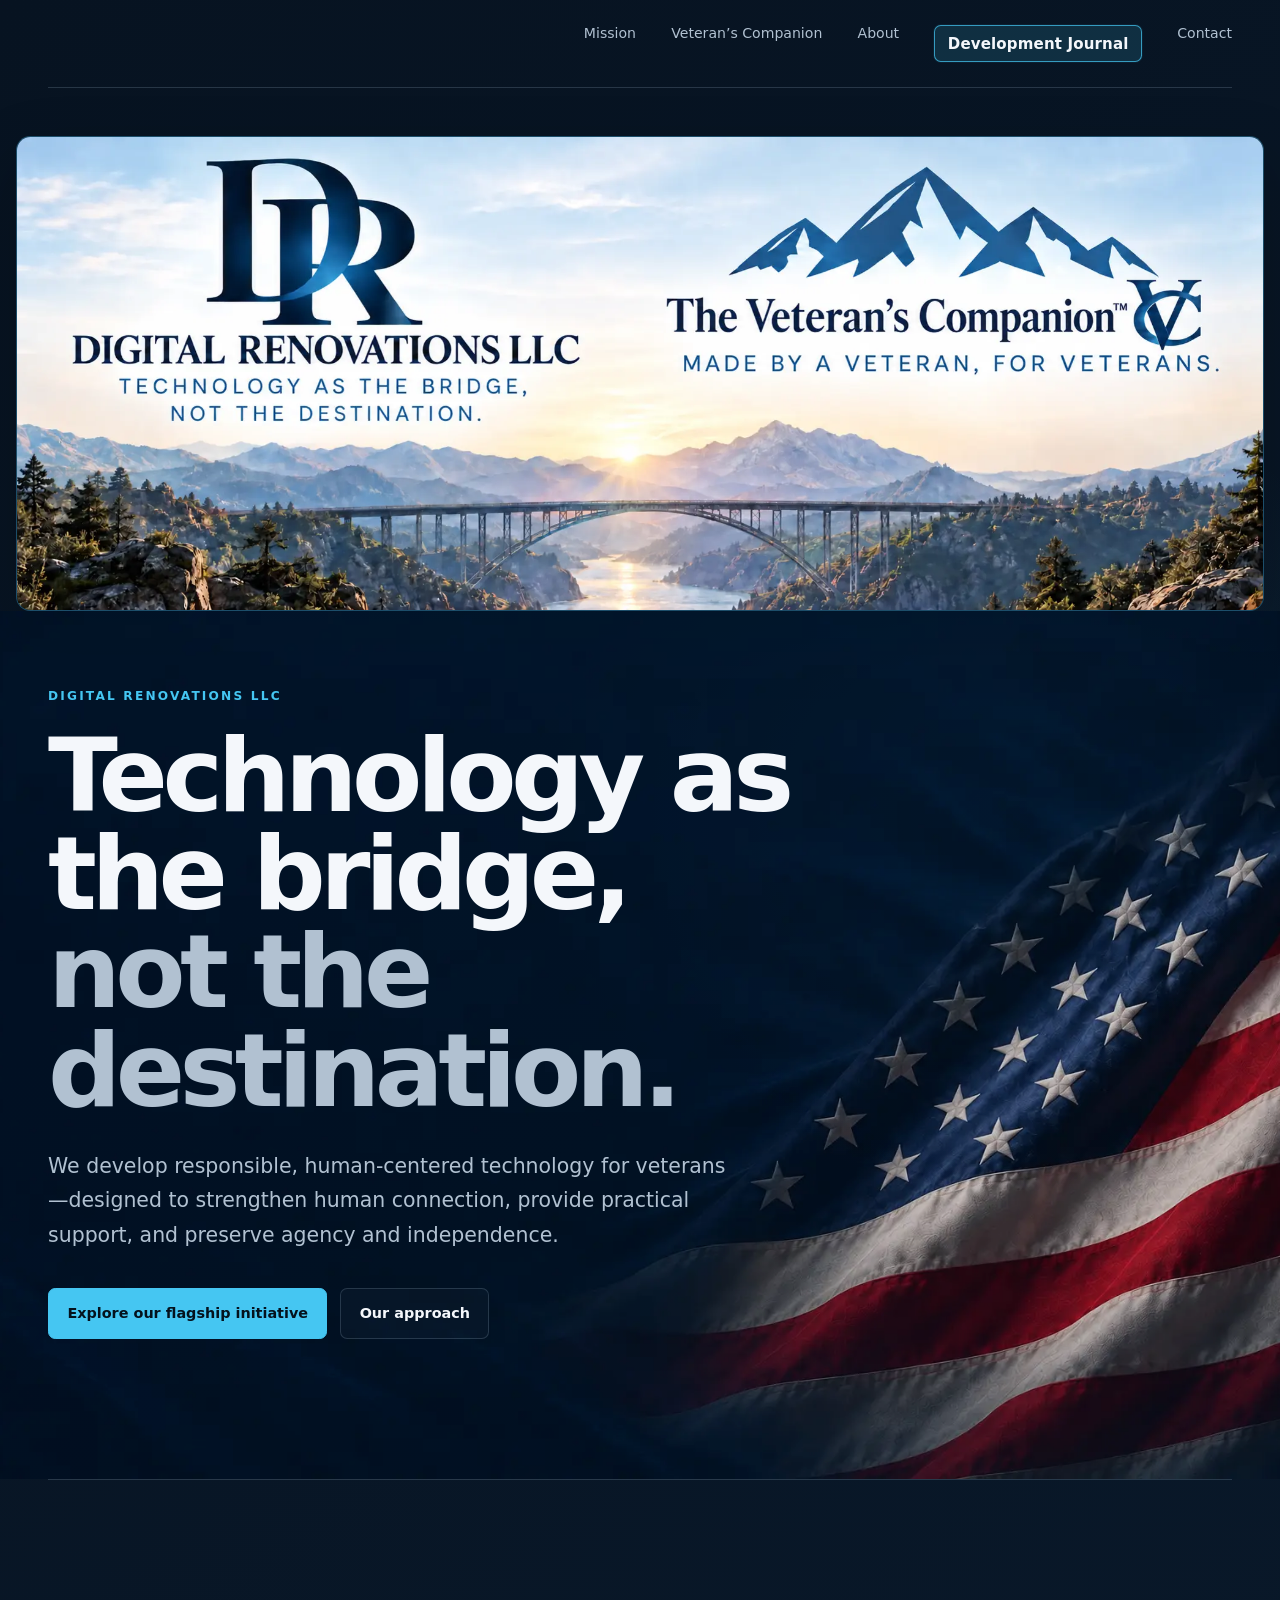
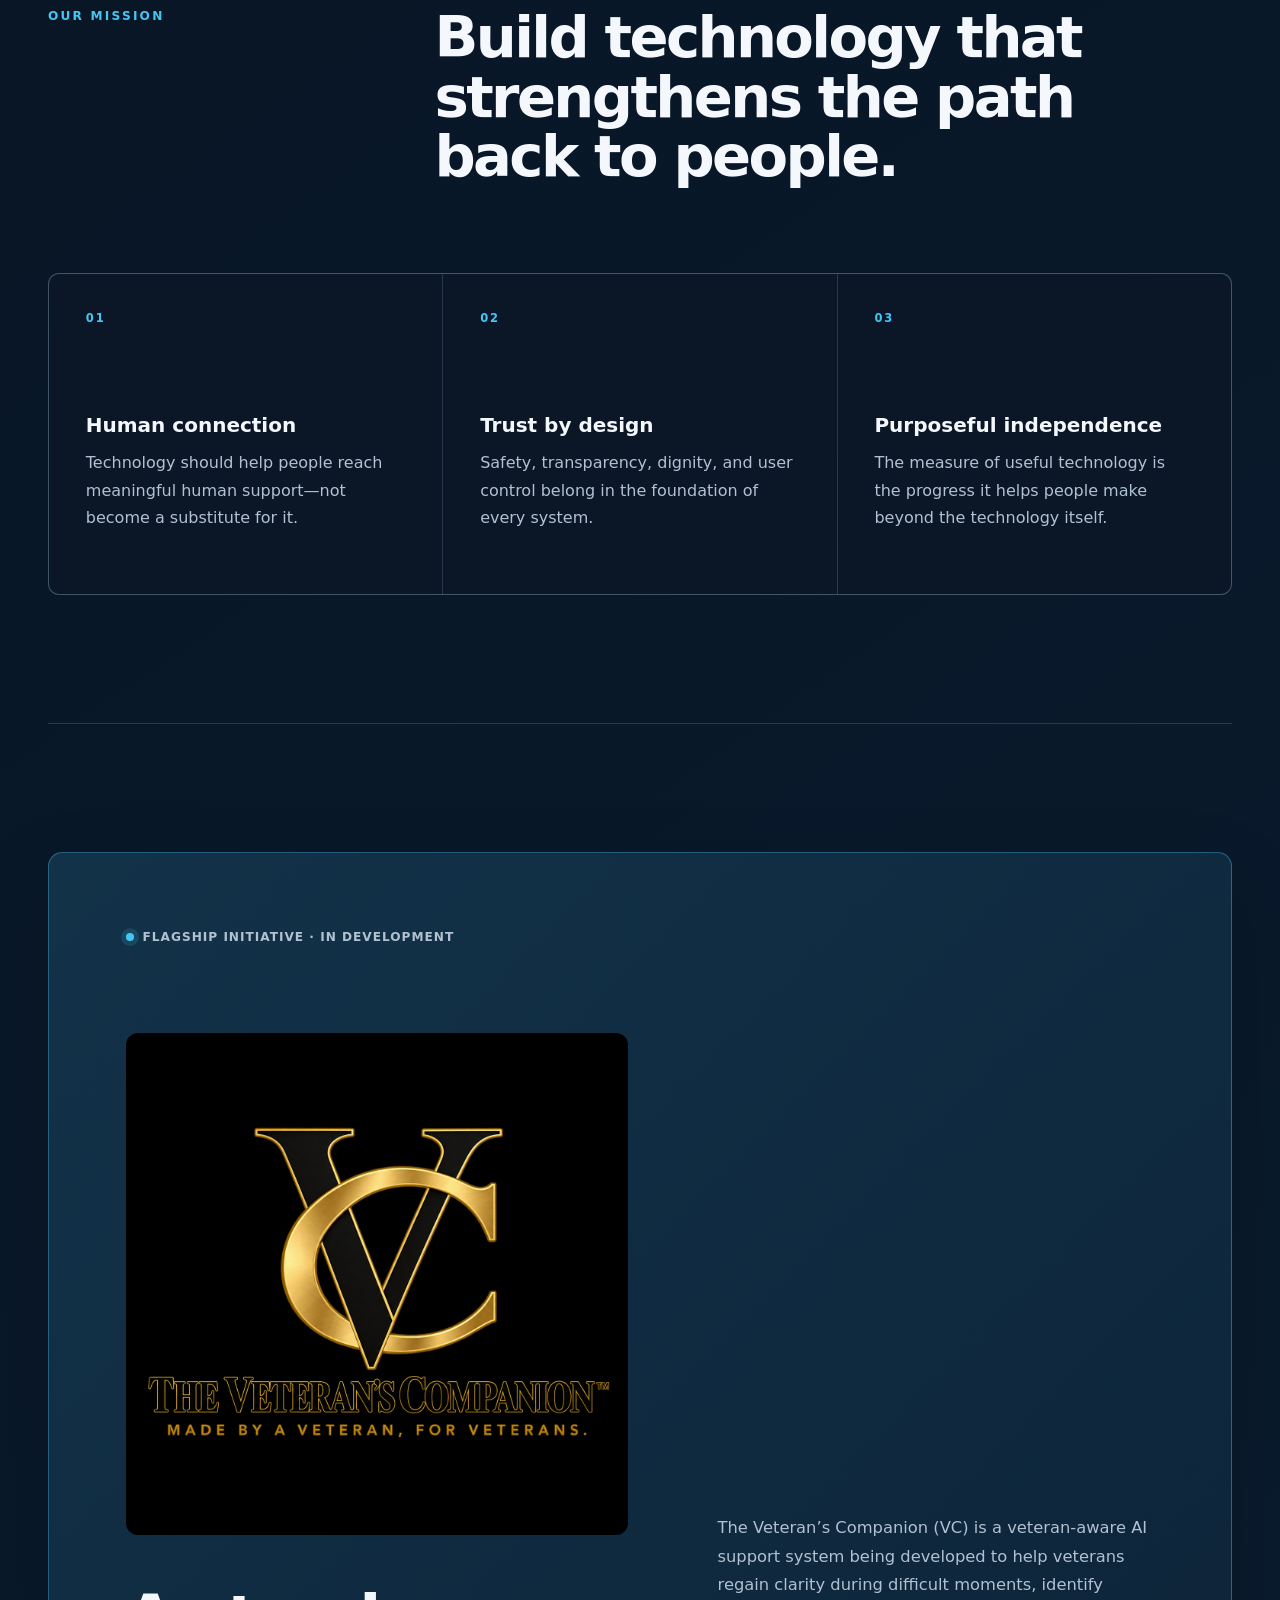
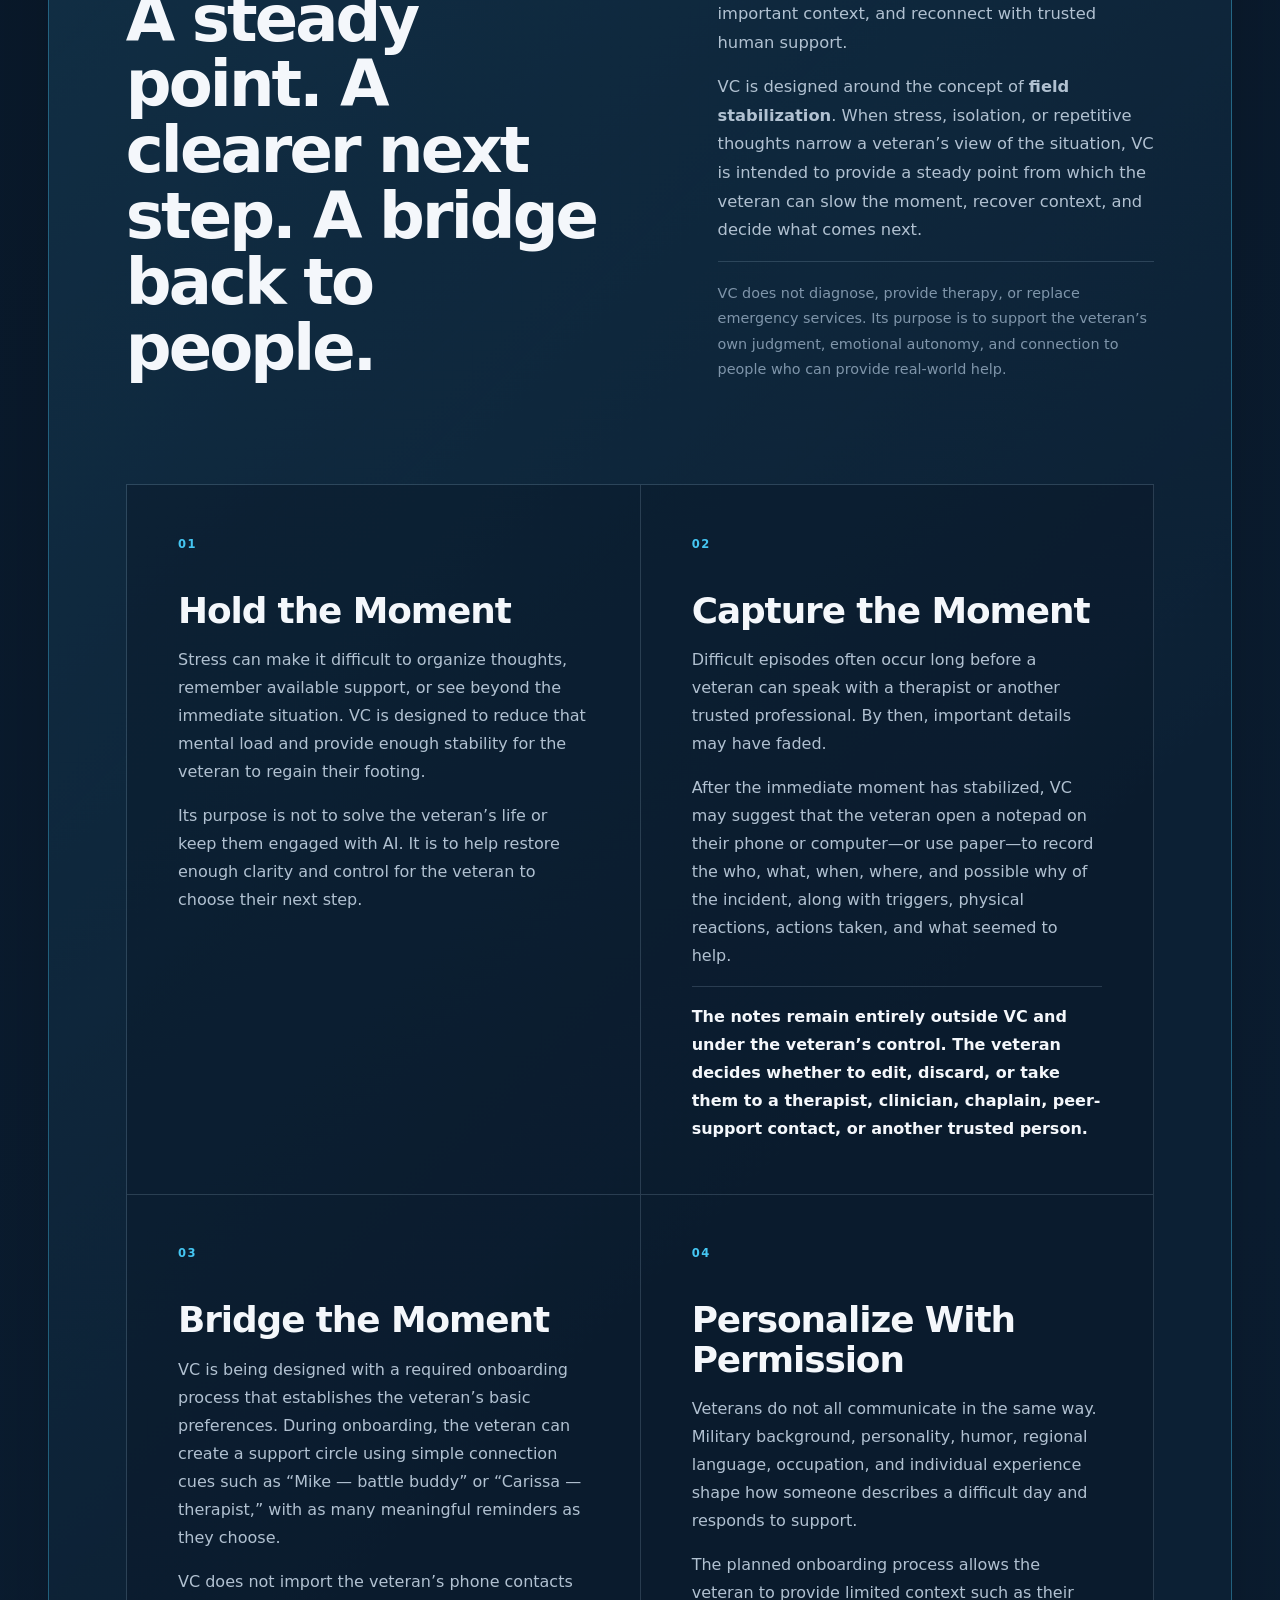
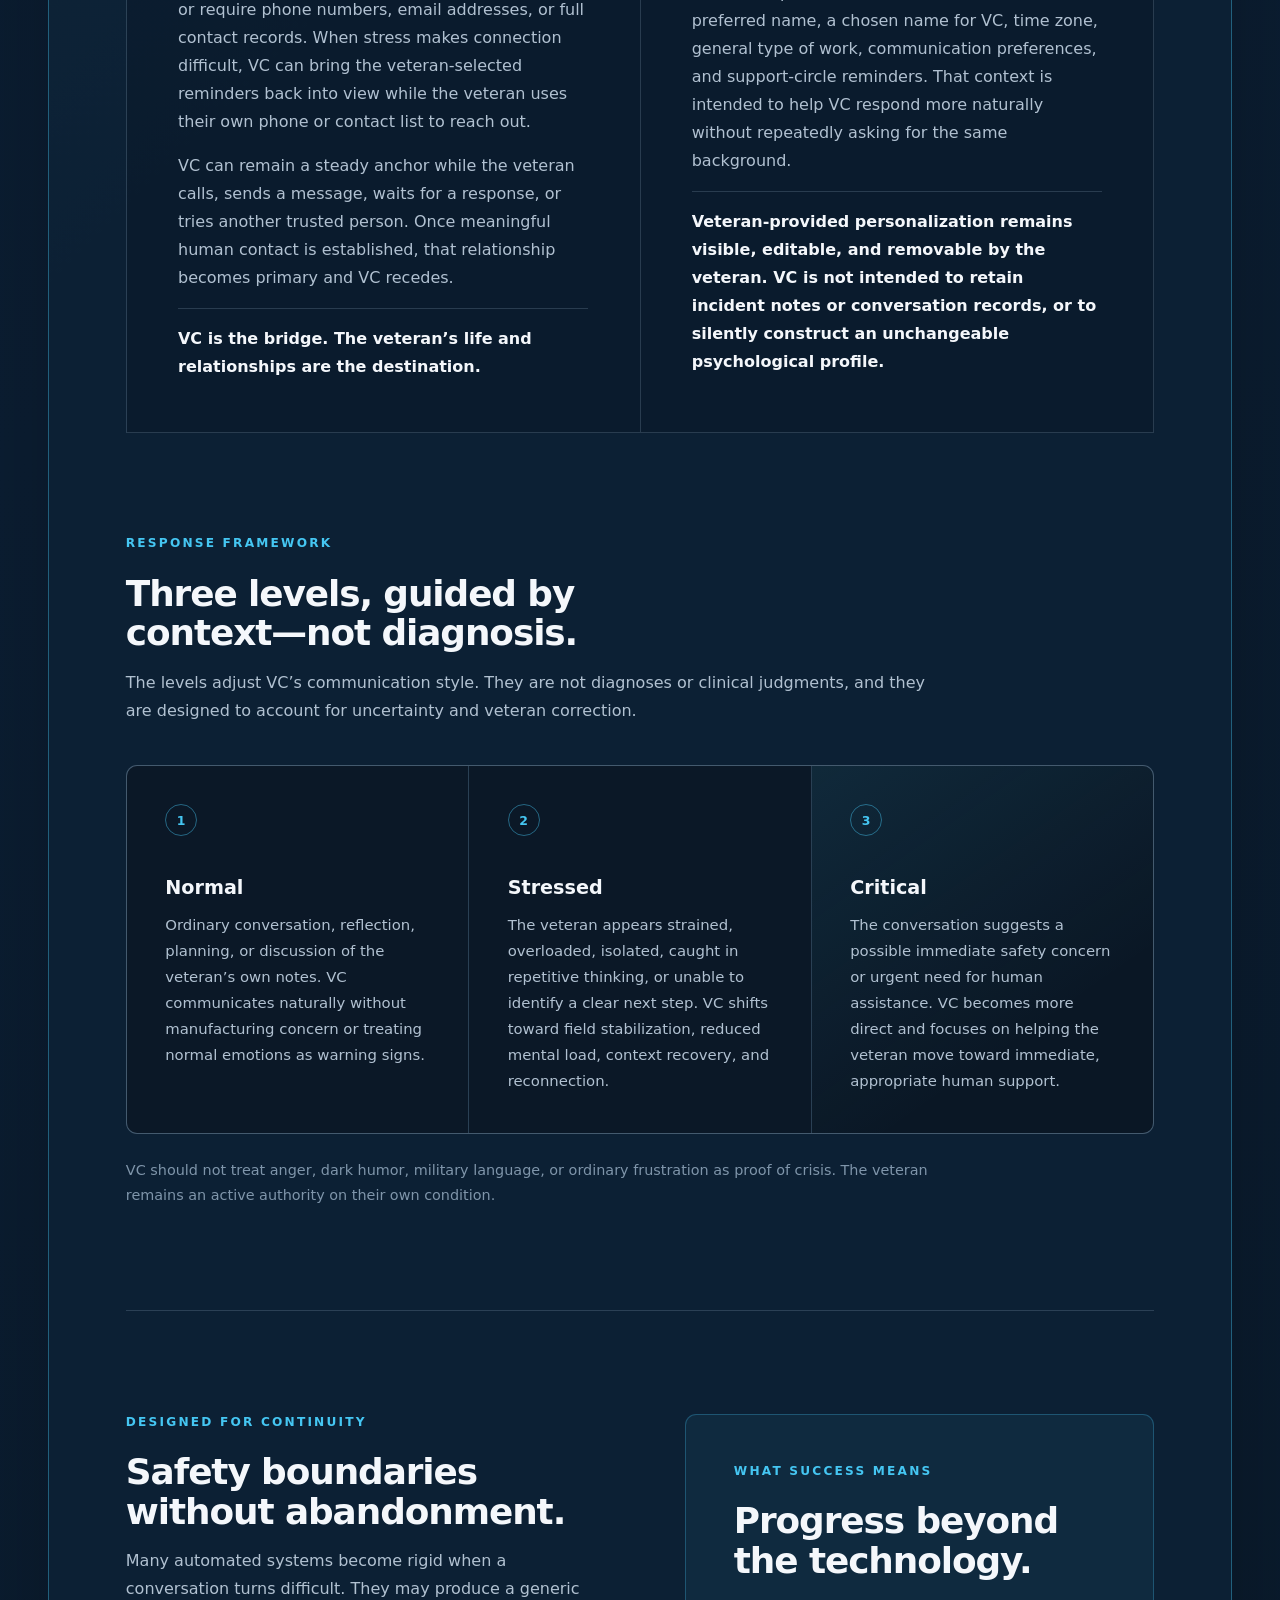
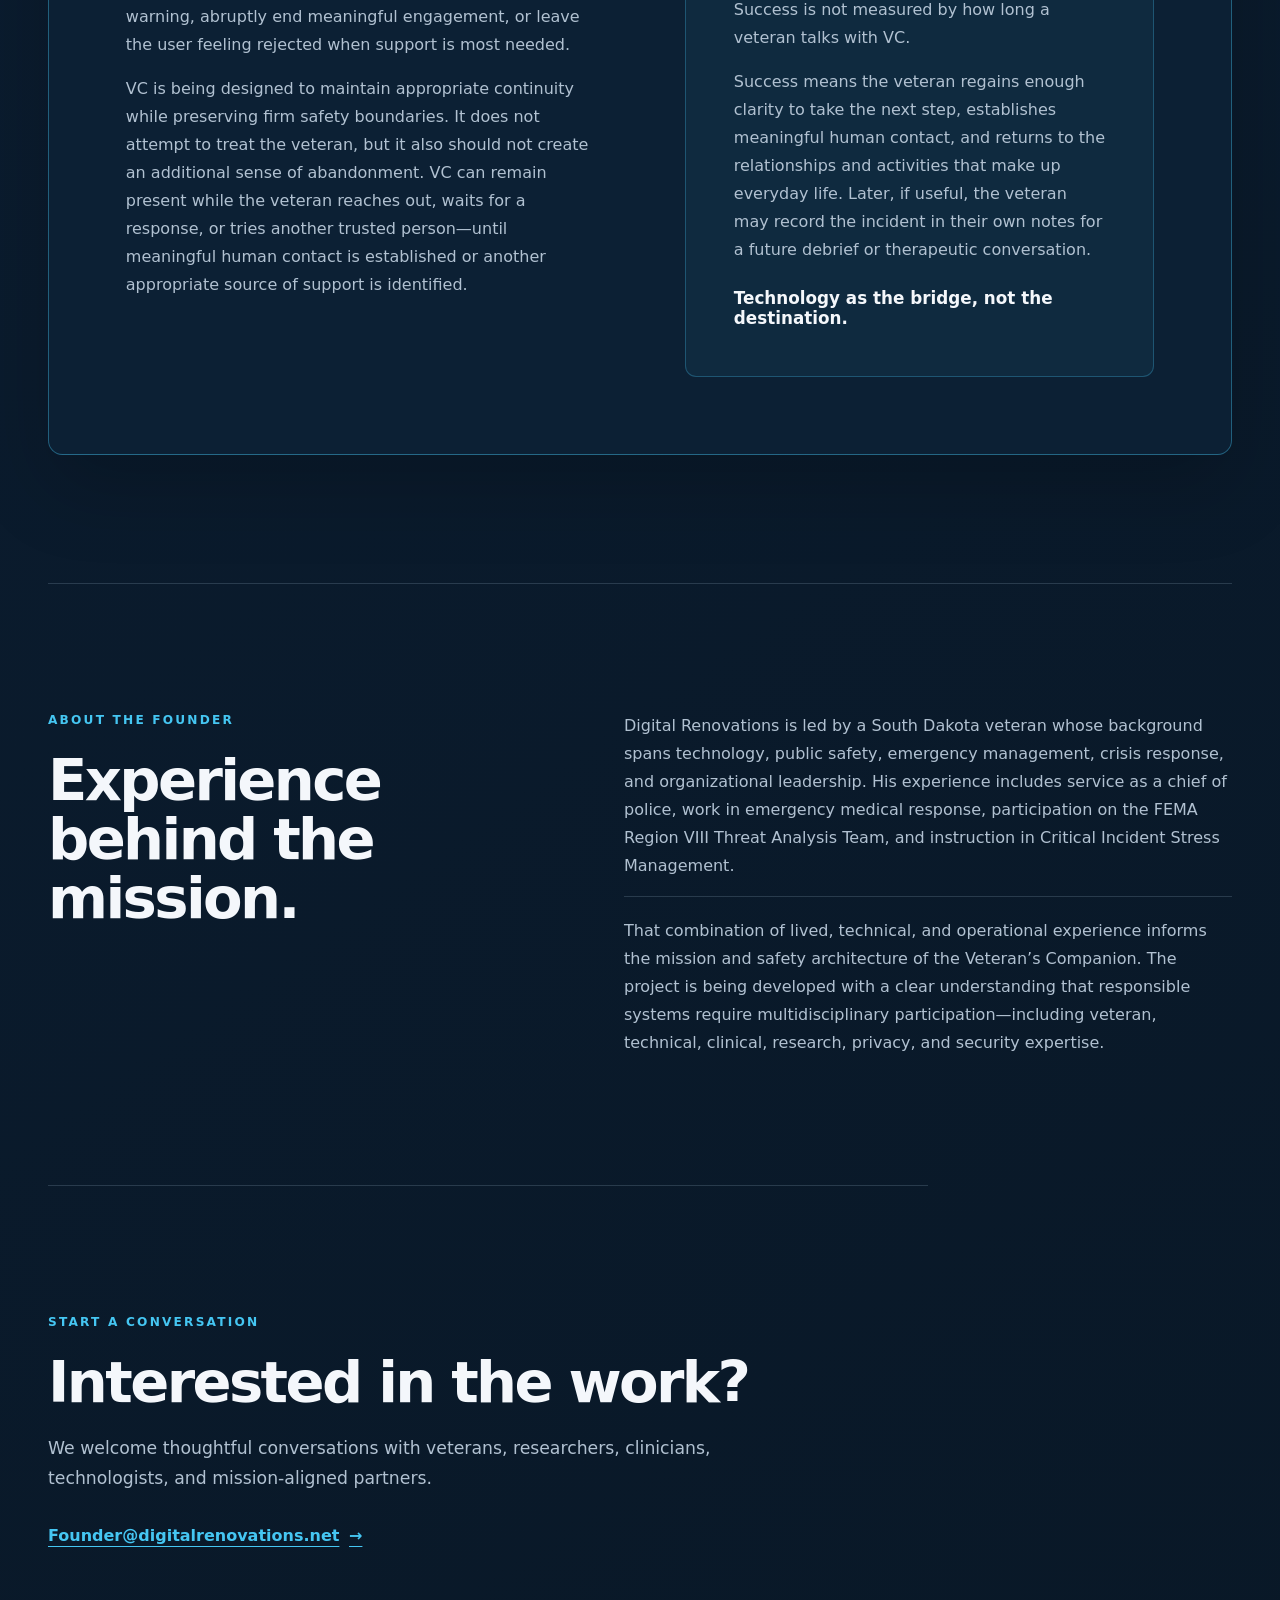
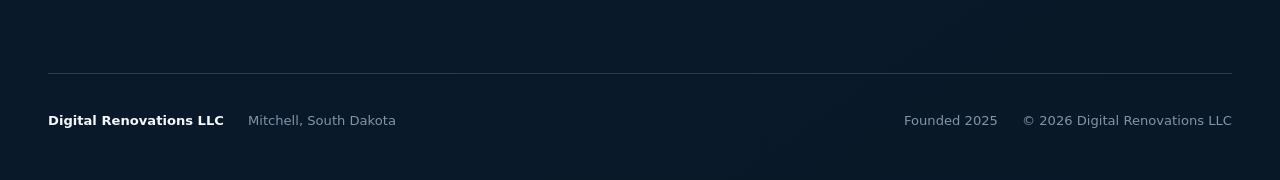
==== commit 3594541d: "Emphasize the Development Journal navigation" ====
--- a/index.html
+++ b/index.html
@@ -23,7 +23,7 @@
     >
     <title>Digital Renovations LLC | Human-Centered Technology</title>
     <link rel="canonical" href="https://digitalrenovations.net/">
-    <link rel="stylesheet" href="styles.css?v=15">
+    <link rel="stylesheet" href="styles.css?v=16">
   </head>
   <body>
     <a class="skip-link" href="#main-content">Skip to content</a>
@@ -33,7 +33,7 @@
         <a href="#mission">Mission</a>
         <a href="#veteran-companion">Veteran’s Companion</a>
         <a href="#about">About</a>
-        <a href="journal/">Journal</a>
+        <a class="journal-nav-link" href="journal/">Development Journal</a>
         <a href="#contact">Contact</a>
       </nav>
     </header>
--- a/styles.css
+++ b/styles.css
@@ -86,6 +86,26 @@
 }
 
 
+nav .journal-nav-link {
+  padding: 0.52rem 0.78rem;
+  border: 1px solid rgba(69, 198, 242, 0.72);
+  border-radius: 0.42rem;
+  background: var(--accent-soft);
+  color: var(--paper);
+  font-size: 0.94rem;
+  font-weight: 800;
+  letter-spacing: 0.01em;
+  box-shadow: 0 0 0 1px rgba(69, 198, 242, 0.06);
+}
+
+nav .journal-nav-link:hover,
+nav .journal-nav-link:focus-visible {
+  border-color: var(--accent);
+  background: var(--accent);
+  color: var(--ink);
+}
+
+
 .identity-banner {
   width: min(calc(100vw - 2rem), 96rem);
   margin: clamp(1.5rem, 4vw, 3rem) 0 0 50%;
@@ -537,6 +557,20 @@
 }
 
 @media (max-width: 48rem) {
+  nav {
+    align-items: center;
+    gap: 0.55rem;
+  }
+
+  nav a {
+    font-size: 0.8rem;
+  }
+
+  nav .journal-nav-link {
+    padding: 0.48rem 0.62rem;
+    font-size: 0.84rem;
+  }
+
   .site-header,
   main,
   footer {
